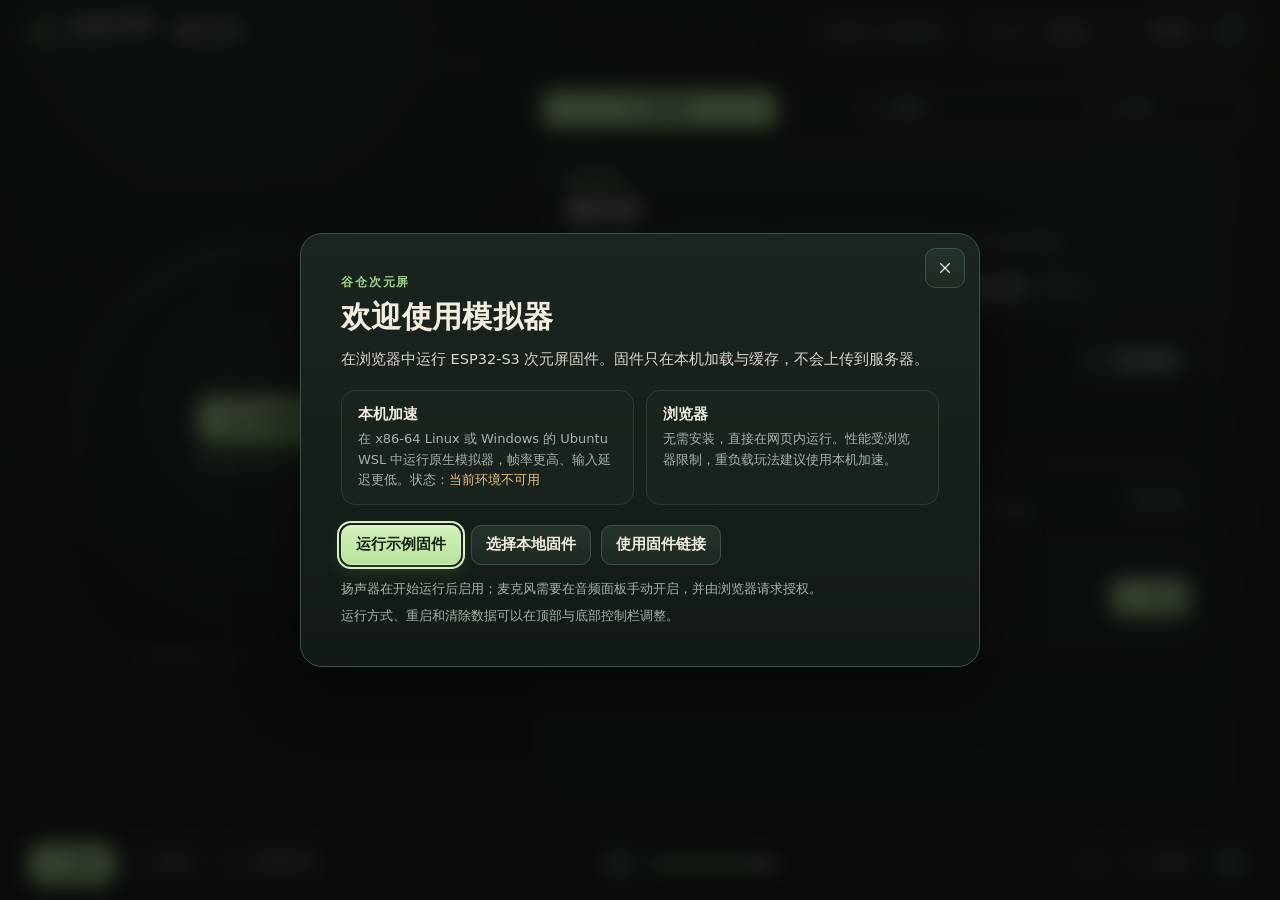
==== web/index.html @ a8c14e30 "feat: 重建浏览器界面与单应用运行流程 - 固件库、控制台、性能、音频、检查器与快捷键 - 纯 app 包自动拼装后直接运行，槽/启动器入口默认隐藏 - 配网凭据提示与关于页展示，移除收藏入口 -" ====
<!doctype html>
<html lang="zh-CN">
<head>
  <meta charset="utf-8">
  <meta name="viewport" content="width=device-width, initial-scale=1">
  <meta name="color-scheme" content="dark">
  <meta name="theme-color" content="#0e1210">
  <meta name="description" content="在本机运行 ESP32-S3 次元屏固件：示例、本地 BIN 与固件链接。">
  <title>谷仓次元屏模拟器</title>
  <link rel="icon" href="data:,">
  <link rel="stylesheet" href="./css/base.css">
  <link rel="stylesheet" href="./css/layout.css">
  <link rel="stylesheet" href="./css/panels.css">
  <link rel="stylesheet" href="./css/debug.css">
</head>
<!--
  界面契约（web/js/ui/panels.js 的 createUI(root) 读取以下 ID）
  设备：#screen #side #touch-overlay #touch-dot #touch-readout #run-cta #run-cta-button
  头部：#status #status-text #firmware-meta #firmware-name #firmware-version #mode #dev #share
  面板：#tabs #panel-host；调试挂载点 .console-mount .stats-mount .inspector-mount .macro-mount
  控制栏：#run #restart #reset #launcher #mute #volume #screenshot #record #fullscreen
  固件库：#file #url #url-sha #url-add #library-list #library-sample #library-file #library-busy
  应用槽：#slot-list #launcher-open #launcher-overlay #launcher-list #launcher-close
  音频：#mic
  引导/错误：#onboarding #onboarding-native #onboarding-sample #onboarding-file #onboarding-url
  事件：panelHost 触发 sdg:library（action: sample|url|run|remove|favorite，附 url/sha256/entry）；
        #app 触发 sdg:slots（action: assign|launch|clear|open-launcher|close-launcher）；
        onboarding 触发 sdg:onboarding（action: dismiss|sample|file|url）。
  CSS 加载顺序：base → layout → panels → debug。debug.css 由调试模块维护。
-->
<body>
  <div id="app" class="app">
    <header class="app-header">
      <div class="brand" aria-label="谷仓次元屏模拟器">
        <svg class="brand-mark" viewBox="0 0 32 32" aria-hidden="true" fill="none">
          <circle cx="16" cy="16" r="13" stroke="currentColor" stroke-width="1.6"></circle>
          <circle cx="16" cy="16" r="6.2" stroke="currentColor" stroke-width="1.6" opacity="0.55"></circle>
          <circle cx="16" cy="16" r="2" fill="currentColor"></circle>
        </svg>
        <div class="brand-text">
          <h1 class="brand-name"><span class="brand-full">谷仓次元屏</span><span class="brand-short">次元屏</span></h1>
          <span>模拟器</span>
        </div>
      </div>

      <div id="firmware-meta" class="current-firmware">
        <span id="firmware-name">未载入固件</span>
        <span id="firmware-version" class="chip firmware-version" hidden></span>
      </div>

      <span id="status" class="status is-idle" role="status" aria-live="polite" title="等待载入固件">
        <span class="status-dot" aria-hidden="true"></span>
        <span id="status-text" class="status-text">等待载入固件</span>
      </span>

      <div class="header-actions">
        <label class="select-field">
          <span class="select-label">运行方式</span>
          <select id="mode" aria-label="运行方式" title="运行方式">
            <option value="wasm">浏览器</option>
            <option value="native" disabled>本机加速</option>
          </select>
        </label>
        <button id="dev" class="toggle-btn" type="button" aria-pressed="false" title="开发者模式：显示串口、性能与调试面板">开发者</button>
        <button id="share" class="btn btn-icon" type="button" aria-label="复制页面链接" title="复制页面链接"></button>
      </div>
    </header>

    <main class="app-main">
      <section class="device-column" aria-label="虚拟次元屏">
        <div class="device-stage">
          <div class="device-bezel">
            <canvas id="screen" width="360" height="360" aria-label="360 × 360 圆形触摸屏">360 × 360 圆形触摸屏</canvas>

            <div id="run-cta" class="run-cta">
              <button id="run-cta-button" class="btn btn-primary" type="button">运行示例固件</button>
              <span>或从固件库载入本地 BIN</span>
            </div>

            <div id="touch-overlay" class="touch-overlay" aria-hidden="true">
              <span id="touch-dot" class="touch-dot"></span>
              <span id="touch-readout" class="touch-readout">0, 0</span>
            </div>

            <div id="error-card" class="error-card" role="alert" aria-live="assertive" hidden>
              <div class="error-head">
                <svg class="icon error-icon" width="16" height="16" viewBox="0 0 24 24" fill="none" stroke="currentColor" stroke-width="1.7" stroke-linecap="round" stroke-linejoin="round" aria-hidden="true">
                  <path d="M12 4.5l8.5 15h-17z"></path>
                  <path d="M12 10v4.2M12 17.2h.01"></path>
                </svg>
                <strong>运行失败</strong>
                <button id="error-close" class="btn btn-icon" type="button" aria-label="关闭错误提示"></button>
              </div>
              <p id="error-message"></p>
              <div id="error-actions" class="error-actions"></div>
            </div>

            <div id="launcher-overlay" class="launcher-overlay" role="dialog" aria-modal="false" aria-labelledby="launcher-title" hidden>
              <div class="launcher-head">
                <p class="launcher-eyebrow">SDGOODS 启动器 · 模拟</p>
                <div class="launcher-title-row">
                  <h2 id="launcher-title" class="launcher-title">应用</h2>
                  <button id="launcher-close" class="btn btn-icon" type="button" aria-label="关闭启动器"></button>
                </div>
                <p id="launcher-hint" class="launcher-hint">从 OTA 槽启动已安装的应用</p>
              </div>
              <div id="launcher-list" class="launcher-list"></div>
              <p class="launcher-foot">仅模拟槽分配与 otadata；官方启动器界面由平台镜像提供</p>
            </div>
          </div>
          <button id="side" class="side-key" type="button" aria-label="按住侧键（GPIO6）" title="侧键 GPIO6" disabled></button>
        </div>
        <p class="device-hint">点按或拖动屏幕操作；右侧为 GPIO6 侧键。</p>
      </section>

      <section class="panel-column" aria-label="控制面板">
        <div id="tabs" class="tabs-host"></div>
        <div id="panel-host" class="panel-host"></div>
      </section>

      <footer class="control-bar" role="toolbar" aria-label="运行控制">
        <div class="control-group">
          <button id="launcher" class="btn" type="button" data-icon="layers" hidden>启动器</button>
          <button id="run" class="btn btn-primary" type="button" data-icon="play">运行</button>
          <button id="restart" class="btn" type="button" data-icon="restart" disabled>重启</button>
          <button id="reset" class="btn" type="button" data-icon="trash" disabled>清除数据</button>
        </div>
        <div class="control-group audio-controls">
          <button id="mute" class="btn btn-icon" type="button" aria-label="静音" title="静音"></button>
          <input id="volume" type="range" min="0" max="100" step="1" value="80" aria-label="音量">
        </div>
        <div class="control-group">
          <button id="screenshot" class="btn btn-icon" type="button" aria-label="截图" title="保存截图" disabled></button>
          <button id="record" class="btn" type="button" data-icon="record" disabled>录屏</button>
          <button id="fullscreen" class="btn btn-icon" type="button" aria-label="全屏" title="全屏"></button>
        </div>
      </footer>
    </main>

    <input id="file" type="file" accept=".bin,application/octet-stream" hidden>
  </div>

  <div id="onboarding" class="onboarding" hidden>
    <div class="onboarding-backdrop"></div>
    <section class="onboarding-card" role="dialog" aria-modal="true" aria-labelledby="onboarding-title">
      <button id="onboarding-close" class="btn btn-icon onboarding-close" type="button" aria-label="关闭引导"></button>
      <p class="eyebrow">谷仓次元屏</p>
      <h2 id="onboarding-title" class="onboarding-title">欢迎使用模拟器</h2>
      <p class="onboarding-lead">在浏览器中运行 ESP32-S3 次元屏固件。固件只在本机加载与缓存，不会上传到服务器。</p>

      <div class="onboarding-modes">
        <article class="mode-card">
          <h3>本机加速</h3>
          <p>在 x86-64 Linux 或 Windows 的 Ubuntu WSL 中运行原生模拟器，帧率更高、输入延迟更低。状态：<span id="onboarding-native">检测中</span></p>
        </article>
        <article class="mode-card">
          <h3>浏览器</h3>
          <p>无需安装，直接在网页内运行。性能受浏览器限制，重负载玩法建议使用本机加速。</p>
        </article>
      </div>

      <div class="onboarding-actions">
        <button id="onboarding-sample" class="btn btn-primary" type="button">运行示例固件</button>
        <button id="onboarding-file" class="btn" type="button">选择本地固件</button>
        <button id="onboarding-url" class="btn" type="button">使用固件链接</button>
      </div>
      <p class="onboarding-note">扬声器在开始运行后启用；麦克风需要在音频面板手动开启，并由浏览器请求授权。</p>
      <p class="onboarding-note">运行方式、重启和清除数据可以在顶部与底部控制栏调整。</p>
    </section>
  </div>

  <noscript>
    <p style="padding: 24px; text-align: center; color: #f2eee2;">模拟器需要 JavaScript 才能运行，请启用后刷新页面。</p>
  </noscript>

  <script type="module" src="./js/main.js"></script>
</body>
</html>
---- web/css/base.css ----
:root {
  color-scheme: dark;
  --bg: #0e1210;
  --surface: #161d18;
  --surface-raised: #1c251f;
  --surface-soft: #232e26;
  --border: #2d3a31;
  --border-strong: #3f5145;
  --text: #f2eee2;
  --text-soft: #d9d6cb;
  --muted: #a5b2a6;
  --faint: #829085;
  --accent: #c3e6a9;
  --accent-strong: #9fd585;
  --accent-ink: #152010;
  --warm: #e6bd82;
  --danger: #ef9c89;
  --success: #a8d99a;
  --warning: #e8c27d;
  --focus: #d8f2c5;
  --radius-sm: 8px;
  --radius: 12px;
  --radius-lg: 18px;
  --shadow: 0 22px 60px rgba(0, 0, 0, 0.48);
  --font-sans: "Segoe UI", "Microsoft YaHei", "PingFang SC", "Noto Sans SC", system-ui, sans-serif;
  --font-mono: "Cascadia Mono", "JetBrains Mono", "Consolas", "SFMono-Regular", monospace;
  --control-height: 40px;
  --transition: 160ms ease;
}

* {
  box-sizing: border-box;
}

html {
  background: var(--bg);
}

body {
  margin: 0;
  min-height: 100dvh;
  background:
    radial-gradient(circle at 18% 0%, rgba(84, 118, 91, 0.18), transparent 46%),
    radial-gradient(circle at 92% 8%, rgba(122, 96, 58, 0.1), transparent 42%),
    var(--bg);
  color: var(--text);
  font-family: var(--font-sans);
  font-size: 16px;
  line-height: 1.55;
  -webkit-font-smoothing: antialiased;
  text-rendering: optimizeLegibility;
}

h1,
h2,
h3,
h4 {
  margin: 0;
  line-height: 1.25;
  font-weight: 650;
  letter-spacing: 0.01em;
}

p {
  margin: 0;
}

a {
  color: var(--accent);
}

button,
input,
select,
textarea {
  font: inherit;
  color: inherit;
}

button {
  cursor: pointer;
}

button:disabled {
  cursor: not-allowed;
  opacity: 0.45;
}

:focus-visible {
  outline: 2px solid var(--focus);
  outline-offset: 2px;
}

::selection {
  background: rgba(195, 230, 169, 0.35);
}

[hidden] {
  display: none !important;
}

.sr-only {
  position: absolute !important;
  width: 1px;
  height: 1px;
  padding: 0;
  margin: -1px;
  overflow: hidden;
  clip: rect(0, 0, 0, 0);
  white-space: nowrap;
  border: 0;
}

.icon {
  display: block;
  flex: none;
}

/* Buttons ------------------------------------------------------------------ */
.btn {
  display: inline-flex;
  align-items: center;
  justify-content: center;
  gap: 8px;
  min-height: var(--control-height);
  padding: 0 14px;
  border: 1px solid var(--border-strong);
  border-radius: 10px;
  background: linear-gradient(180deg, #26332b, #1d2821);
  color: var(--text);
  font-size: 14.5px;
  font-weight: 600;
  line-height: 1.2;
  white-space: nowrap;
  touch-action: manipulation;
  transition:
    background var(--transition),
    border-color var(--transition),
    transform var(--transition),
    color var(--transition);
}

.btn:hover:not(:disabled) {
  background: linear-gradient(180deg, #2e3d33, #223028);
  border-color: #556b59;
}

.btn:active:not(:disabled) {
  transform: translateY(1px);
}

.btn-primary {
  border-color: #d8f0c2;
  background: linear-gradient(180deg, #d5f0bc, #b7e39b);
  color: var(--accent-ink);
  box-shadow:
    inset 0 1px 0 rgba(255, 255, 255, 0.4),
    0 6px 18px rgba(150, 210, 120, 0.18);
}

.btn-primary:hover:not(:disabled) {
  background: linear-gradient(180deg, #e0f7cb, #c4ecaa);
  border-color: #e6f7d8;
}

.btn-ghost {
  background: transparent;
}

.btn-ghost:hover:not(:disabled) {
  background: rgba(255, 255, 255, 0.05);
}

.btn-icon {
  width: var(--control-height);
  min-width: var(--control-height);
  padding: 0;
}

.btn-label {
  min-width: 0;
  overflow: hidden;
  text-overflow: ellipsis;
}

/* Inputs ------------------------------------------------------------------- */
.text-input {
  width: 100%;
  min-height: var(--control-height);
  padding: 8px 12px;
  border: 1px solid var(--border-strong);
  border-radius: 10px;
  background: #0f1511;
  color: var(--text);
  font-size: 14.5px;
  transition:
    border-color var(--transition),
    background var(--transition);
}

.text-input::placeholder {
  color: #6f7d72;
}

.text-input:hover {
  border-color: #52675a;
}

.text-input:focus {
  border-color: var(--accent-strong);
  background: #111812;
  outline: none;
}

select {
  min-height: var(--control-height);
  padding: 0 10px;
  border: 1px solid var(--border-strong);
  border-radius: 10px;
  background: var(--surface);
  font-size: 14px;
}

select option {
  background: #1a231d;
  color: var(--text);
}

input[type="range"] {
  -webkit-appearance: none;
  appearance: none;
  width: 120px;
  height: 6px;
  border-radius: 999px;
  background: linear-gradient(
    90deg,
    var(--accent-strong) 0 var(--volume-fill, 80%),
    #2b372f var(--volume-fill, 80%) 100%
  );
  cursor: pointer;
}

input[type="range"]::-webkit-slider-thumb {
  -webkit-appearance: none;
  appearance: none;
  width: 16px;
  height: 16px;
  border: 2px solid #202b24;
  border-radius: 50%;
  background: var(--text);
  box-shadow: 0 1px 4px rgba(0, 0, 0, 0.55);
}

input[type="range"]::-moz-range-thumb {
  width: 14px;
  height: 14px;
  border: 2px solid #202b24;
  border-radius: 50%;
  background: var(--text);
}

/* Chips / hints ------------------------------------------------------------ */
.chip {
  display: inline-flex;
  align-items: center;
  gap: 4px;
  min-height: 22px;
  padding: 1px 8px;
  border: 1px solid var(--border);
  border-radius: 999px;
  background: var(--surface-raised);
  color: var(--text-soft);
  font-size: 12px;
  line-height: 1.4;
  white-space: nowrap;
}

.chip-neutral {
  color: var(--muted);
}

.field-hint {
  margin: 0;
  color: var(--faint);
  font-size: 12px;
  line-height: 1.5;
}

.field-label {
  display: block;
  margin-bottom: 6px;
  color: var(--muted);
  font-size: 12.5px;
  font-weight: 600;
}

/* Toasts ------------------------------------------------------------------- */
.toast-host {
  position: fixed;
  left: 50%;
  bottom: 92px;
  z-index: 200;
  display: flex;
  flex-direction: column;
  gap: 8px;
  width: min(430px, calc(100vw - 32px));
  transform: translateX(-50%);
  pointer-events: none;
}

.toast {
  display: flex;
  align-items: flex-start;
  gap: 10px;
  padding: 10px 12px;
  border: 1px solid var(--border-strong);
  border-radius: 12px;
  background: rgba(28, 37, 31, 0.97);
  box-shadow: 0 14px 34px rgba(0, 0, 0, 0.45);
  color: var(--text);
  pointer-events: auto;
  animation: toast-in 180ms ease both;
}

.toast .icon {
  margin-top: 2px;
  color: var(--accent);
}

.toast-success .icon {
  color: var(--success);
}

.toast-warning .icon {
  color: var(--warning);
}

.toast-error {
  border-color: rgba(239, 156, 137, 0.45);
}

.toast-error .icon {
  color: var(--danger);
}

.toast-text {
  flex: 1;
  min-width: 0;
  font-size: 14px;
  overflow-wrap: anywhere;
}

.toast-close {
  display: grid;
  place-items: center;
  flex: none;
  width: 26px;
  height: 26px;
  padding: 0;
  border: 0;
  border-radius: 6px;
  background: transparent;
  color: var(--muted);
}

.toast-close:hover {
  color: var(--text);
  background: rgba(255, 255, 255, 0.08);
}

.toast.is-leaving {
  opacity: 0;
  transform: translateY(6px);
  transition:
    opacity 160ms ease,
    transform 160ms ease;
}

@keyframes toast-in {
  from {
    opacity: 0;
    transform: translateY(8px);
  }
  to {
    opacity: 1;
    transform: translateY(0);
  }
}

/* Utility ------------------------------------------------------------------ */
.spinner {
  width: 16px;
  height: 16px;
  border: 2px solid var(--border-strong);
  border-top-color: var(--accent);
  border-radius: 50%;
  animation: spin 0.8s linear infinite;
}

@keyframes spin {
  to {
    transform: rotate(360deg);
  }
}

@keyframes pulse {
  0%,
  100% {
    box-shadow: 0 0 0 3px rgba(159, 213, 133, 0.18);
  }
  50% {
    box-shadow: 0 0 0 5px rgba(159, 213, 133, 0.06);
  }
}

@media (prefers-reduced-motion: reduce) {
  *,
  *::before,
  *::after {
    animation-duration: 0.01ms !important;
    animation-iteration-count: 1 !important;
    transition-duration: 0.01ms !important;
    scroll-behavior: auto !important;
  }
}

* {
  scrollbar-width: thin;
  scrollbar-color: #3c4b40 transparent;
}

::-webkit-scrollbar {
  width: 10px;
  height: 10px;
}

::-webkit-scrollbar-thumb {
  border: 3px solid transparent;
  border-radius: 999px;
  background: #3c4b40;
  background-clip: padding-box;
}

@media (max-width: 900px) {
  body {
    font-size: 15.5px;
  }

  .btn {
    min-height: 44px;
    font-size: 14.5px;
  }

  .btn-icon {
    width: 44px;
    min-width: 44px;
  }

  .text-input,
  select {
    min-height: 42px;
    font-size: 16px;
  }

  .toast {
    font-size: 14px;
  }
}
---- web/css/layout.css ----
#app {
  position: relative;
  display: grid;
  grid-template-rows: auto minmax(0, 1fr);
  width: 100%;
  max-width: 1480px;
  height: 100dvh;
  margin: 0 auto;
  padding: 0 clamp(16px, 2.6vw, 30px);
  overflow: hidden;
}

/* Header ------------------------------------------------------------------- */
.app-header {
  display: flex;
  align-items: center;
  gap: clamp(10px, 1.6vw, 20px);
  min-height: 64px;
  padding: 10px 0;
  border-bottom: 1px solid rgba(63, 81, 69, 0.55);
}

.brand {
  display: flex;
  align-items: center;
  gap: 10px;
  flex: none;
}

.brand-mark {
  width: 30px;
  height: 30px;
  color: var(--accent);
  filter: drop-shadow(0 0 12px rgba(195, 230, 169, 0.25));
}

.brand-text {
  display: flex;
  flex-direction: column;
  line-height: 1.15;
}

.brand-text h1 {
  font-size: 16px;
  letter-spacing: 0.02em;
  white-space: nowrap;
}

.brand-text > span {
  color: var(--faint);
  font-size: 10.5px;
  letter-spacing: 0.24em;
}

.brand-short {
  display: none;
}

.current-firmware {
  display: flex;
  align-items: center;
  gap: 8px;
  flex: 1 1 180px;
  min-width: 0;
  color: var(--text-soft);
}

#firmware-name {
  overflow: hidden;
  font-size: 13.5px;
  font-weight: 600;
  text-overflow: ellipsis;
  white-space: nowrap;
}

.firmware-version {
  flex: none;
  border-color: rgba(195, 230, 169, 0.32);
  color: var(--accent);
  font-family: var(--font-mono);
  font-size: 11.5px;
}

.status {
  display: inline-flex;
  align-items: center;
  gap: 7px;
  flex: none;
  max-width: min(280px, 24vw);
  min-height: 30px;
  padding: 3px 10px;
  border: 1px solid var(--border);
  border-radius: 999px;
  background: rgba(28, 37, 31, 0.8);
  color: var(--muted);
  font-size: 12.5px;
}

.status-dot {
  flex: none;
  width: 7px;
  height: 7px;
  border-radius: 50%;
  background: var(--faint);
  box-shadow: 0 0 0 3px rgba(130, 144, 133, 0.12);
}

.status-text {
  overflow: hidden;
  text-overflow: ellipsis;
  white-space: nowrap;
}

.status.is-idle .status-dot {
  background: #7b8a7e;
}

.is-running .status-dot {
  background: var(--accent-strong);
  box-shadow: 0 0 0 3px rgba(159, 213, 133, 0.18);
  animation: pulse 2s ease-in-out infinite;
}

.header-actions {
  display: flex;
  align-items: center;
  gap: 8px;
  flex: none;
  margin-left: auto;
}

.select-field {
  display: flex;
  align-items: center;
  gap: 6px;
  min-height: var(--control-height);
  padding: 0 4px 0 10px;
  border: 1px solid var(--border);
  border-radius: 10px;
  background: var(--surface);
}

.select-label {
  color: var(--muted);
  font-size: 12px;
  white-space: nowrap;
}

.select-field select {
  min-height: 36px;
  padding: 0 6px;
  border: 0;
  background: transparent;
  font-size: 13.5px;
}

.toggle-btn {
  min-height: var(--control-height);
  padding: 0 12px;
  border: 1px solid var(--border-strong);
  border-radius: 10px;
  background: transparent;
  color: var(--text-soft);
  font-size: 13px;
  font-weight: 600;
  white-space: nowrap;
  transition:
    background var(--transition),
    color var(--transition),
    border-color var(--transition);
}

.toggle-btn:hover {
  background: rgba(255, 255, 255, 0.05);
}

.toggle-btn[aria-pressed="true"] {
  border-color: var(--accent);
  background: var(--accent);
  color: var(--accent-ink);
}

/* Main columns ------------------------------------------------------------- */
.app-main {
  display: grid;
  grid-template-columns: minmax(320px, 470px) minmax(0, 1fr);
  grid-template-rows: minmax(0, 1fr) auto;
  grid-template-areas:
    "device panel"
    "controls controls";
  align-items: stretch;
  column-gap: clamp(20px, 3vw, 44px);
  min-height: 0;
  padding: clamp(16px, 2.4vh, 26px) 0 0;
}

.device-column {
  grid-area: device;
  display: flex;
  flex-direction: column;
  align-items: center;
  justify-content: center;
  gap: 16px;
  min-height: 0;
}

.device-stage {
  position: relative;
  display: flex;
  align-items: center;
  justify-content: center;
}

.device-bezel {
  --bezel-pad: clamp(11px, 1.1vw, 15px);
  position: relative;
  width: min(390px, 100%, calc(100dvh - 250px));
  aspect-ratio: 1;
  padding: var(--bezel-pad);
  border: 1px solid #46564a;
  border-radius: 50%;
  background:
    radial-gradient(circle at 34% 28%, #3c4a3f, #1a221c 62%, #10150f);
  box-shadow:
    0 30px 70px rgba(0, 0, 0, 0.55),
    inset 0 1px 1px rgba(255, 255, 255, 0.12),
    inset 0 -18px 35px rgba(0, 0, 0, 0.5);
}

#screen {
  display: block;
  width: 100%;
  height: 100%;
  border-radius: 50%;
  background: #070a08;
  box-shadow:
    inset 0 0 0 1px rgba(255, 255, 255, 0.05),
    inset 0 0 30px rgba(0, 0, 0, 0.9);
  touch-action: none;
}

.side-key {
  position: absolute;
  right: clamp(-10px, -0.7vw, -5px);
  top: 43%;
  width: 8px;
  height: 64px;
  padding: 0;
  border: 1px solid #56675a;
  border-radius: 0 6px 6px 0;
  background: linear-gradient(180deg, #5f7163, #39483d);
  box-shadow: 0 4px 10px rgba(0, 0, 0, 0.4);
  touch-action: none;
  transition: background var(--transition);
}

.side-key:hover:not(:disabled) {
  background: linear-gradient(180deg, #728676, #465849);
}

.side-key:active:not(:disabled) {
  background: var(--accent-strong);
}

.device-hint {
  max-width: 360px;
  color: var(--faint);
  font-size: 12.5px;
  text-align: center;
}

.run-cta {
  position: absolute;
  inset: calc(var(--bezel-pad) + 1px);
  z-index: 3;
  display: flex;
  flex-direction: column;
  align-items: center;
  justify-content: center;
  gap: 10px;
  padding: 40px;
  border-radius: 50%;
  background: radial-gradient(circle at 50% 40%, rgba(36, 50, 40, 0.9), rgba(9, 13, 10, 0.96));
  color: var(--muted);
  text-align: center;
}

.run-cta .btn {
  min-height: 44px;
  padding: 0 20px;
  font-size: 15px;
}

.run-cta span {
  font-size: 12.5px;
}

/* Virtual launcher overlay -------------------------------------------------- */
.launcher-overlay {
  position: absolute;
  inset: calc(var(--bezel-pad) + 1px);
  z-index: 5;
  display: flex;
  flex-direction: column;
  gap: 10px;
  padding: 34px 30px 26px;
  border-radius: 50%;
  background:
    radial-gradient(circle at 50% 18%, rgba(46, 64, 52, 0.96), rgba(9, 13, 10, 0.98) 72%);
  color: var(--text-soft);
  overflow: hidden;
}

.launcher-head {
  display: flex;
  flex-direction: column;
  gap: 2px;
  text-align: center;
}

.launcher-eyebrow {
  color: var(--accent-strong);
  font-size: 9.5px;
  font-weight: 700;
  letter-spacing: 0.14em;
  text-transform: uppercase;
}

.launcher-title-row {
  display: flex;
  align-items: center;
  justify-content: center;
  gap: 6px;
  position: relative;
}

.launcher-title {
  font-size: 22px;
  letter-spacing: 0.04em;
}

.launcher-title-row .btn-icon {
  position: absolute;
  right: -4px;
  width: 30px;
  min-width: 30px;
  min-height: 30px;
  border-color: transparent;
  background: transparent;
  color: var(--muted);
}

.launcher-hint {
  color: var(--faint);
  font-size: 11px;
  line-height: 1.4;
}

.launcher-list {
  display: flex;
  flex: 1;
  flex-direction: column;
  gap: 6px;
  min-height: 0;
  overflow-y: auto;
  padding: 2px 2px 0;
  scrollbar-width: thin;
}

.launcher-item {
  display: flex;
  align-items: center;
  gap: 8px;
  padding: 8px 10px;
  border: 1px solid rgba(63, 81, 69, 0.7);
  border-radius: 12px;
  background: rgba(24, 33, 27, 0.82);
}

.launcher-item.is-empty {
  opacity: 0.55;
}

.launcher-item-slot {
  flex: none;
  padding: 1px 6px;
  border-radius: 999px;
  background: rgba(195, 230, 169, 0.12);
  color: var(--accent);
  font-family: var(--font-mono);
  font-size: 9.5px;
  letter-spacing: 0.04em;
}

.launcher-item-main {
  display: flex;
  flex: 1;
  flex-direction: column;
  min-width: 0;
  line-height: 1.3;
}

.launcher-item-name {
  overflow: hidden;
  font-size: 12.5px;
  font-weight: 650;
  text-overflow: ellipsis;
  white-space: nowrap;
}

.launcher-item-meta {
  overflow: hidden;
  color: var(--faint);
  font-size: 10px;
  text-overflow: ellipsis;
  white-space: nowrap;
}

.launcher-run {
  flex: none;
  min-height: 28px;
  padding: 0 10px;
  font-size: 11.5px;
}

.launcher-item .chip {
  flex: none;
  min-height: 20px;
  font-size: 10px;
}

.launcher-foot {
  color: var(--faint);
  font-size: 9.5px;
  line-height: 1.4;
  text-align: center;
}

.touch-overlay {
  position: absolute;
  inset: calc(var(--bezel-pad) + 1px);
  z-index: 4;
  border-radius: 50%;
  opacity: 0;
  pointer-events: none;
  transition: opacity 180ms ease;
}

.touch-overlay.is-visible {
  opacity: 1;
}

.touch-dot {
  position: absolute;
  width: 16px;
  height: 16px;
  border: 1.5px solid var(--accent);
  border-radius: 50%;
  background: rgba(195, 230, 169, 0.25);
  box-shadow: 0 0 0 6px rgba(195, 230, 169, 0.12);
  transform: translate(-50%, -50%);
}

.touch-readout {
  position: absolute;
  left: 50%;
  bottom: 44px;
  padding: 3px 8px;
  border: 1px solid var(--border);
  border-radius: 6px;
  background: rgba(8, 12, 9, 0.82);
  color: var(--text-soft);
  font-family: var(--font-mono);
  font-size: 11px;
  transform: translateX(-50%);
  white-space: nowrap;
}

/* Control bar -------------------------------------------------------------- */
.control-bar {
  grid-area: controls;
  display: flex;
  align-items: center;
  justify-content: space-between;
  gap: 12px;
  flex-wrap: wrap;
  margin-top: 12px;
  padding: 12px 0 16px;
  border-top: 1px solid rgba(63, 81, 69, 0.55);
  background: linear-gradient(180deg, rgba(14, 18, 16, 0), rgba(14, 18, 16, 0.75));
}

.control-group {
  display: flex;
  align-items: center;
  gap: 8px;
  flex-wrap: wrap;
}

.audio-controls {
  flex: 1 1 180px;
  justify-content: center;
}

#volume {
  width: clamp(90px, 12vw, 150px);
}

#mute.is-muted {
  color: var(--warning);
}

#record.is-active {
  border-color: rgba(239, 156, 137, 0.55);
  color: var(--danger);
}

/* Onboarding --------------------------------------------------------------- */
.onboarding {
  position: fixed;
  inset: 0;
  z-index: 120;
  display: grid;
  place-items: center;
  padding: 20px;
}

.onboarding-backdrop {
  position: absolute;
  inset: 0;
  background: rgba(7, 10, 8, 0.74);
  backdrop-filter: blur(10px);
}

.onboarding-card {
  position: relative;
  width: min(680px, 100%);
  max-height: min(90dvh, 780px);
  padding: clamp(22px, 4vw, 40px);
  overflow: auto;
  border: 1px solid var(--border-strong);
  border-radius: 22px;
  background: linear-gradient(180deg, #1b241e, #131a15);
  box-shadow: var(--shadow);
}

.onboarding-close {
  position: absolute;
  top: 14px;
  right: 14px;
}

.onboarding .eyebrow {
  color: var(--accent-strong);
}

.onboarding-title {
  margin: 6px 0 0;
  font-size: clamp(22px, 3vw, 30px);
}

.onboarding-lead {
  margin: 12px 0 0;
  color: var(--text-soft);
  font-size: 14.5px;
}

.onboarding-modes {
  display: grid;
  grid-template-columns: 1fr 1fr;
  gap: 12px;
  margin: 20px 0;
}

.mode-card {
  padding: 14px 16px;
  border: 1px solid var(--border);
  border-radius: 14px;
  background: rgba(28, 37, 31, 0.6);
}

.mode-card h3 {
  font-size: 14.5px;
}

.mode-card p {
  margin-top: 6px;
  color: var(--muted);
  font-size: 13px;
  line-height: 1.55;
}

#onboarding-native[data-state="available"] {
  color: var(--accent);
}

#onboarding-native[data-state="unavailable"] {
  color: var(--warning);
}

.onboarding-actions {
  display: flex;
  flex-wrap: wrap;
  gap: 10px;
  margin: 18px 0 14px;
}

.onboarding-note {
  margin-top: 8px;
  color: var(--muted);
  font-size: 12.5px;
  line-height: 1.55;
}

body.onboarding-open {
  overflow: hidden;
}

/* Responsive --------------------------------------------------------------- */
@media (max-width: 1180px) {
  .select-label {
    display: none;
  }
}

@media (max-width: 900px) {
  #app {
    display: block;
    height: auto;
    min-height: 100dvh;
    padding: 0 14px calc(92px + env(safe-area-inset-bottom));
    overflow: visible;
  }

  .app-header {
    position: sticky;
    top: 0;
    z-index: 40;
    flex-wrap: wrap;
    gap: 8px 10px;
    min-height: 0;
    padding: 10px 0;
    background: rgba(14, 18, 16, 0.94);
    backdrop-filter: blur(12px);
  }

  .brand {
    order: 1;
  }

  .brand-text > span {
    display: none;
  }

  .brand-text h1 {
    font-size: 15px;
  }

  .brand-mark {
    width: 26px;
    height: 26px;
  }

  .header-actions {
    order: 2;
    gap: 6px;
  }

  .status {
    order: 3;
    flex: 0 1 auto;
    max-width: 46vw;
  }

  .current-firmware {
    order: 4;
    flex: 1 1 140px;
    justify-content: flex-end;
  }

  #firmware-name {
    font-size: 12.5px;
    text-align: right;
  }

  .firmware-version {
    display: none;
  }

  .app-main {
    display: flex;
    flex-direction: column;
    gap: 18px;
    padding: 16px 0 0;
    overflow: visible;
  }

  .device-column {
    order: 1;
    gap: 12px;
    padding-top: 4px;
  }

  .device-bezel {
    --bezel-pad: 11px;
    width: min(360px, calc(100vw - 56px), 62vh);
  }

  .device-hint {
    max-width: 300px;
    font-size: 11.5px;
  }

  .panel-column {
    order: 3;
    min-height: auto;
  }

  .panel-host {
    overflow: visible;
  }

  .control-bar {
    order: 2;
    display: grid;
    grid-template-columns: minmax(0, 1fr) auto;
    grid-template-areas:
      "primary primary"
      "capture audio";
    align-items: center;
    justify-content: center;
    gap: 8px 10px;
    margin-top: 0;
    padding: 10px 0 4px;
    border-top-color: rgba(63, 81, 69, 0.35);
  }

  .control-bar .control-group:first-child {
    grid-area: primary;
    justify-content: flex-start;
  }

  .control-bar .control-group:last-child {
    grid-area: capture;
    justify-content: flex-start;
  }

  .control-group {
    justify-content: center;
  }

  .audio-controls {
    order: 0;
    grid-area: audio;
    flex: none;
    flex-wrap: nowrap;
    justify-content: flex-end;
  }

  #volume {
    width: 110px;
  }

  #record {
    width: 44px;
    min-width: 44px;
    padding: 0;
  }

  #record .btn-label {
    display: none;
  }

  .onboarding {
    padding: 14px;
  }

  .onboarding-modes {
    grid-template-columns: 1fr;
  }

  .onboarding-actions .btn {
    flex: 1 1 100%;
  }

  .mode-card p {
    font-size: 12.5px;
  }
}

@media (max-width: 385px) {
  .brand-full {
    display: none;
  }

  .brand-short {
    display: inline;
  }
}

@media (max-width: 480px) {
  .brand-text h1 {
    max-width: 92px;
    overflow: hidden;
    text-overflow: ellipsis;
  }

  .toggle-btn {
    padding: 0 9px;
    font-size: 12px;
  }

  .status {
    max-width: 52vw;
    font-size: 11.5px;
  }

  .control-bar {
    gap: 8px;
  }

  .control-group .btn-label {
    max-width: 84px;
  }
}

@media (max-height: 680px) and (min-width: 901px) {
  .device-bezel {
    width: min(330px, 100%, calc(100dvh - 220px));
  }

  .device-hint {
    display: none;
  }

  .app-main {
    padding: 12px 0;
  }
}
---- web/css/panels.css ----
/* Panel column and tab bar ------------------------------------------------- */
.panel-column {
  display: flex;
  flex-direction: column;
  min-width: 0;
  min-height: 0;
}

.tabs-host {
  flex: none;
  margin-bottom: 12px;
}

.tabs {
  display: flex;
  align-items: center;
  gap: 2px;
  width: 100%;
  padding: 4px;
  border: 1px solid var(--border);
  border-radius: 12px;
  background: rgba(23, 30, 25, 0.9);
}

.tab {
  display: inline-flex;
  align-items: center;
  justify-content: center;
  gap: 6px;
  flex: 1 1 0;
  min-height: 36px;
  padding: 0 10px;
  border: 0;
  border-radius: 8px;
  background: transparent;
  color: var(--muted);
  font-size: 13.5px;
  font-weight: 600;
  white-space: nowrap;
  transition:
    background var(--transition),
    color var(--transition);
}

.tab:hover {
  background: rgba(255, 255, 255, 0.04);
  color: var(--text);
}

.tab.is-active {
  background: var(--accent);
  color: var(--accent-ink);
}

.tab .icon {
  flex: none;
}

.panel-host {
  flex: 1 1 auto;
  min-height: 0;
  overflow: auto;
  padding: 2px 8px 8px 2px;
  scrollbar-gutter: stable;
}

.panel {
  display: flex;
  flex-direction: column;
  gap: 16px;
  min-height: 100%;
  padding: clamp(18px, 2.2vw, 26px);
  border: 1px solid var(--border);
  border-radius: var(--radius-lg);
  background: linear-gradient(180deg, rgba(26, 34, 28, 0.94), rgba(17, 23, 19, 0.94));
  box-shadow: 0 16px 40px rgba(0, 0, 0, 0.18);
}

.panel-head {
  display: flex;
  flex-direction: column;
  gap: 6px;
}

.eyebrow {
  margin: 0;
  color: var(--accent-strong);
  font-size: 11.5px;
  font-weight: 700;
  letter-spacing: 0.16em;
}

.panel-title {
  font-size: clamp(20px, 2vw, 24px);
}

.panel-subtitle {
  max-width: 62ch;
  color: var(--muted);
  font-size: 14px;
}

.panel-note {
  color: var(--faint);
  font-size: 12.5px;
  line-height: 1.55;
}

/* Library ------------------------------------------------------------------ */
.source-actions {
  display: flex;
  flex-wrap: wrap;
  gap: 10px;
}

.source-actions .btn {
  flex: 1 1 150px;
  max-width: 260px;
}

.url-form {
  display: flex;
  flex-direction: column;
  gap: 8px;
  padding: 14px;
  border: 1px dashed var(--border-strong);
  border-radius: 14px;
  background: rgba(14, 19, 15, 0.5);
}

.url-row {
  display: flex;
  gap: 8px;
}

.url-row .text-input {
  flex: 1;
  min-width: 0;
}

.url-row .btn {
  flex: none;
}

.url-advanced summary {
  color: var(--muted);
  font-size: 12.5px;
  cursor: pointer;
  user-select: none;
}

.url-sha-row {
  margin-top: 8px;
}

.library-busy {
  display: flex;
  align-items: center;
  gap: 10px;
  padding: 10px 14px;
  border: 1px solid rgba(195, 230, 169, 0.32);
  border-radius: 10px;
  background: rgba(195, 230, 169, 0.06);
  color: var(--text-soft);
  font-size: 13.5px;
}

.market-card {
  display: flex;
  align-items: center;
  gap: 12px;
  padding: 12px 14px;
  border: 1px solid var(--border);
  border-radius: 14px;
  background: rgba(23, 30, 25, 0.5);
  color: var(--muted);
}

.market-icon {
  display: grid;
  place-items: center;
  flex: none;
  width: 34px;
  height: 34px;
  border-radius: 10px;
  background: var(--surface-soft);
  color: var(--faint);
}

.market-copy {
  display: flex;
  flex: 1;
  flex-direction: column;
  gap: 2px;
  min-width: 0;
  font-size: 12.5px;
  line-height: 1.5;
}

.market-copy strong {
  color: var(--text-soft);
  font-size: 13.5px;
}

.market-card .chip {
  flex: none;
  margin-left: auto;
}

.library-list {
  display: flex;
  flex-direction: column;
  gap: 10px;
}

.library-empty {
  padding: 24px;
  border: 1px dashed var(--border);
  border-radius: 14px;
  color: var(--faint);
  font-size: 13.5px;
  text-align: center;
}

.firmware-card {
  display: flex;
  align-items: center;
  gap: 14px;
  padding: 14px 16px;
  border: 1px solid var(--border);
  border-radius: 14px;
  background: rgba(28, 37, 31, 0.55);
  transition:
    border-color var(--transition),
    background var(--transition);
}

.firmware-card:hover {
  border-color: var(--border-strong);
  background: rgba(32, 42, 35, 0.75);
}

.firmware-card.is-favorite {
  border-color: rgba(195, 230, 169, 0.35);
}

.firmware-card.is-disabled {
  opacity: 0.65;
}

.firmware-card-main {
  display: flex;
  flex: 1;
  flex-direction: column;
  gap: 3px;
  min-width: 0;
}

.firmware-title-row {
  display: flex;
  align-items: center;
  gap: 8px;
  min-width: 0;
}

.firmware-name {
  overflow: hidden;
  margin: 0;
  font-size: 15px;
  font-weight: 650;
  text-overflow: ellipsis;
  white-space: nowrap;
}

.firmware-kind {
  flex: none;
  font-size: 11px;
}

.firmware-source {
  overflow: hidden;
  margin: 0;
  color: var(--faint);
  font-size: 12px;
  text-overflow: ellipsis;
  white-space: nowrap;
}

.firmware-meta {
  display: flex;
  flex-wrap: wrap;
  align-items: center;
  gap: 4px 10px;
  margin-top: 2px;
  color: var(--muted);
  font-size: 11.5px;
}

.firmware-meta .chip {
  min-height: 20px;
  font-size: 11px;
}

.firmware-project {
  overflow: hidden;
  max-width: 160px;
  color: var(--muted);
  font-family: var(--font-mono);
  text-overflow: ellipsis;
  white-space: nowrap;
}

.firmware-size {
  font-variant-numeric: tabular-nums;
}

.firmware-used {
  color: var(--faint);
}

.firmware-actions {
  display: flex;
  align-items: center;
  gap: 6px;
  flex: none;
}

.firmware-actions .btn {
  min-height: 36px;
  padding: 0 12px;
  font-size: 13px;
}

.firmware-actions .btn-icon {
  width: 36px;
  min-width: 36px;
  padding: 0;
}

.firmware-run {
  min-width: 74px;
}

.fav-btn {
  color: var(--faint);
}

.fav-btn:hover:not(:disabled) {
  color: var(--warm);
  border-color: rgba(230, 189, 130, 0.5);
}

.fav-btn.is-favorite {
  color: var(--warm);
}

.fav-btn.is-favorite .icon {
  fill: currentColor;
}

.firmware-remove:hover:not(:disabled) {
  border-color: rgba(239, 156, 137, 0.5);
  color: var(--danger);
}

/* Audio -------------------------------------------------------------------- */
.audio-block {
  display: flex;
  flex-direction: column;
  gap: 12px;
  padding: 14px 16px;
  border: 1px solid var(--border);
  border-radius: 14px;
  background: rgba(23, 30, 25, 0.45);
}

.audio-block-head {
  display: flex;
  flex-wrap: wrap;
  align-items: center;
  justify-content: space-between;
  gap: 10px;
}

.audio-block-head h3 {
  font-size: 13.5px;
}

.audio-tags {
  display: flex;
  flex-wrap: wrap;
  gap: 6px;
}

.audio-tags .chip {
  font-family: var(--font-mono);
  font-size: 11px;
}

.mic-row {
  display: flex;
  flex-wrap: wrap;
  align-items: center;
  justify-content: space-between;
  gap: 10px;
}

.mic-row .field-hint {
  flex: 1 1 220px;
}

#mic[aria-pressed="true"] {
  border-color: rgba(230, 189, 130, 0.55);
  background: rgba(230, 189, 130, 0.14);
  color: var(--warm);
}

.meter {
  display: grid;
  grid-template-columns: 92px minmax(0, 1fr) 42px;
  align-items: center;
  gap: 10px;
}

.meter-label {
  color: var(--muted);
  font-size: 12px;
}

.meter-track {
  height: 8px;
  overflow: hidden;
  border: 1px solid var(--border);
  border-radius: 999px;
  background: #0c110d;
}

.meter-fill {
  display: block;
  width: 0;
  height: 100%;
  border-radius: inherit;
  background: linear-gradient(90deg, #7fae70, var(--accent) 65%, var(--warm));
  transition: width 90ms linear;
}

.meter-value {
  color: var(--faint);
  font-family: var(--font-mono);
  font-size: 11px;
  font-variant-numeric: tabular-nums;
  text-align: right;
}

/* About -------------------------------------------------------------------- */
.info-grid {
  display: grid;
  grid-template-columns: 92px minmax(0, 1fr);
  gap: 10px 16px;
  margin: 0;
  padding: 16px;
  border: 1px solid var(--border);
  border-radius: 14px;
  background: rgba(23, 30, 25, 0.45);
  font-size: 13.5px;
}

.info-grid dt {
  color: var(--faint);
  font-size: 12.5px;
}

.info-grid dd {
  margin: 0;
  color: var(--text-soft);
}

.about-links {
  display: flex;
  flex-wrap: wrap;
  align-items: center;
  justify-content: space-between;
  gap: 12px;
  color: var(--faint);
  font-size: 12.5px;
}

.about-links a {
  color: var(--accent);
  text-decoration: none;
}

.about-links a:hover {
  text-decoration: underline;
}

.about-version {
  font-family: var(--font-mono);
  font-size: 11.5px;
}

/* Debug panel mounts (specifics live in debug.css) ------------------------- */
.panel-mount {
  display: flex;
  flex-direction: column;
  gap: 12px;
  min-width: 0;
}

.console-mount {
  flex: 1;
  min-height: 320px;
}

.stats-mount {
  min-height: 220px;
}

.inspector-mount,
.macro-mount {
  min-height: 200px;
}

.console-mount:empty::after,
.stats-mount:empty::after,
.inspector-mount:empty::after,
.macro-mount:empty::after {
  display: grid;
  place-items: center;
  min-height: 180px;
  border: 1px dashed var(--border);
  border-radius: 12px;
  color: var(--faint);
  font-size: 13px;
  content: "调试组件尚未载入";
}

.console-mount:empty::after {
  content: "串口组件尚未载入";
}

.stats-mount:empty::after {
  content: "性能指标尚未载入";
}

.panel-debug {
  gap: 14px;
}

.debug-toolbar,
.debug-actions {
  display: flex;
  flex-wrap: wrap;
  align-items: center;
  gap: 8px;
}

.debug-section {
  padding: 12px 14px;
  border: 1px solid var(--border);
  border-radius: 12px;
  background: rgba(23, 30, 25, 0.45);
}

.debug-row {
  display: flex;
  justify-content: space-between;
  gap: 12px;
  font-size: 12.5px;
}

.debug-label {
  color: var(--faint);
}

.debug-value {
  color: var(--text-soft);
  font-family: var(--font-mono);
}

.debug-empty {
  padding: 20px;
  color: var(--faint);
  font-size: 13px;
  text-align: center;
}

/* Error card --------------------------------------------------------------- */
.error-card {
  position: absolute;
  left: 50%;
  bottom: 30px;
  z-index: 6;
  width: min(330px, calc(100% - 64px));
  padding: 14px;
  border: 1px solid rgba(239, 156, 137, 0.45);
  border-radius: 14px;
  background: rgba(34, 22, 19, 0.97);
  box-shadow: var(--shadow);
  transform: translateX(-50%);
}

.error-head {
  display: flex;
  align-items: center;
  gap: 8px;
  color: var(--danger);
}

.error-head strong {
  flex: 1;
  font-size: 13.5px;
}

.error-head .btn {
  min-height: 28px;
  width: 28px;
  min-width: 28px;
  border-color: transparent;
  background: transparent;
}

#error-message {
  margin: 8px 0 0;
  color: var(--text-soft);
  font-size: 12.5px;
  overflow-wrap: anywhere;
}

.error-actions {
  display: flex;
  flex-wrap: wrap;
  gap: 8px;
  margin-top: 12px;
}

.error-actions .btn {
  min-height: 32px;
  padding: 0 10px;
  font-size: 12.5px;
}

/* Mobile adjustments ------------------------------------------------------- */
/* OTA slots ---------------------------------------------------------------- */
.slots-actions {
  display: flex;
  flex-wrap: wrap;
  align-items: center;
  gap: 10px;
}

.slots-actions .btn {
  flex: 0 1 auto;
}

.slot-mode-chip {
  font-size: 11.5px;
}

.slots-status {
  color: var(--muted);
  font-size: 12.5px;
  font-variant-numeric: tabular-nums;
}

.slot-list {
  display: flex;
  flex-direction: column;
  gap: 10px;
}

.slot-card {
  display: flex;
  flex-direction: column;
  gap: 10px;
  padding: 13px 14px;
  border: 1px solid var(--border);
  border-radius: 14px;
  background: rgba(28, 37, 31, 0.55);
}

.slot-card.is-filled {
  border-color: var(--border-strong);
}

.slot-card.is-running {
  border-color: rgba(195, 230, 169, 0.5);
  background: rgba(34, 46, 37, 0.78);
}

.slot-card-head {
  display: flex;
  flex-direction: column;
  gap: 2px;
  min-width: 0;
}

.slot-title-row {
  display: flex;
  align-items: center;
  gap: 8px;
  min-width: 0;
}

.slot-index {
  flex: none;
  padding: 1px 8px;
  border: 1px solid var(--border-strong);
  border-radius: 999px;
  color: var(--accent);
  font-family: var(--font-mono);
  font-size: 11px;
  letter-spacing: 0.04em;
}

.slot-name {
  overflow: hidden;
  margin: 0;
  font-size: 14.5px;
  font-weight: 650;
  text-overflow: ellipsis;
  white-space: nowrap;
}

.slot-title-row .chip {
  flex: none;
  min-height: 20px;
  font-size: 11px;
}

.chip-success {
  border-color: rgba(195, 230, 169, 0.45);
  color: var(--accent);
}

.slot-meta {
  color: var(--faint);
  font-size: 12px;
  font-variant-numeric: tabular-nums;
}

.slot-picker {
  display: flex;
  flex-wrap: wrap;
  gap: 8px;
}

.slot-select {
  flex: 1 1 170px;
  min-width: 0;
  max-width: 100%;
  font-size: 13px;
}

.slot-assign {
  min-height: 36px;
  padding: 0 12px;
  font-size: 13px;
}

.slot-actions {
  display: flex;
  align-items: center;
  justify-content: flex-end;
  gap: 8px;
}

.slot-actions .btn {
  min-height: 36px;
  padding: 0 14px;
  font-size: 13px;
}

.slot-launch {
  min-width: 84px;
}

@media (max-width: 900px) {
  .tabs {
    position: fixed;
    right: 0;
    bottom: 0;
    left: 0;
    z-index: 60;
    width: 100%;
    gap: 0;
    padding: 6px 6px calc(6px + env(safe-area-inset-bottom));
    border-right: 0;
    border-bottom: 0;
    border-left: 0;
    border-radius: 16px 16px 0 0;
    background: rgba(20, 26, 22, 0.97);
    box-shadow: 0 -12px 30px rgba(0, 0, 0, 0.45);
    backdrop-filter: blur(14px);
  }

  .tab {
    flex-direction: column;
    gap: 3px;
    min-height: 52px;
    padding: 4px 2px;
    border-radius: 10px;
    font-size: 11px;
  }

  .tab .icon {
    width: 20px;
    height: 20px;
  }

  .tab.is-active {
    background: rgba(195, 230, 169, 0.14);
    color: var(--accent);
  }

  .tabs-host {
    margin-bottom: 0;
  }

  .panel-host {
    padding: 0 0 8px;
  }

  .panel {
    min-height: 0;
    gap: 14px;
    padding: 16px;
    border-radius: 16px;
  }

  .panel-title {
    font-size: 20px;
  }

  .panel-subtitle {
    font-size: 13.5px;
  }

  .source-actions .btn {
    flex: 1 1 130px;
    max-width: none;
  }

  .url-row {
    flex-direction: column;
  }

  .url-row .btn {
    width: 100%;
  }

  .firmware-card {
    align-items: stretch;
    flex-direction: column;
    gap: 10px;
    padding: 13px 14px;
  }

  .firmware-actions {
    justify-content: flex-end;
  }

  .firmware-actions .btn {
    min-height: 40px;
  }

  .firmware-actions .btn-icon {
    width: 40px;
    min-width: 40px;
  }

  .firmware-name {
    font-size: 14.5px;
  }

  .info-grid {
    grid-template-columns: 76px minmax(0, 1fr);
    gap: 8px 12px;
    font-size: 13px;
  }

  .meter {
    grid-template-columns: 78px minmax(0, 1fr) 38px;
  }

  .error-card {
    bottom: 20px;
    width: calc(100% - 48px);
  }

  .toast-host {
    bottom: calc(84px + env(safe-area-inset-bottom));
  }
}
---- web/css/debug.css ----
/*
 * Debug panels: serial console, performance cards, device inspector and
 * input macros. Self-contained theme so it can sit next to the main UI CSS.
 */

.console-panel,
.stats-panel,
.inspector-panel,
.macro-panel {
  --debug-bg: #151b17;
  --debug-surface: #1d2620;
  --debug-surface-strong: #243128;
  --debug-sunken: #101512;
  --debug-border: #3b4c3f;
  --debug-border-soft: #2c382f;
  --debug-text: #f5f1e7;
  --debug-muted: #9db3a1;
  --debug-accent: #aad8ac;
  --debug-warn: #e5c57b;
  --debug-error: #ef9a8a;
  --debug-info: #9fc6d4;
  --debug-debug: #c3a8d8;
  --debug-mono: "JetBrains Mono", "Cascadia Mono", Consolas, "Courier New", monospace;
  box-sizing: border-box;
  min-width: 0;
  color: var(--debug-text);
  background: var(--debug-bg);
  border: 1px solid var(--debug-border);
  border-radius: 12px;
  font-family: "Segoe UI", "Microsoft YaHei", system-ui, sans-serif;
  font-size: 13px;
  line-height: 1.45;
  color-scheme: dark;
}

.console-panel *,
.stats-panel *,
.inspector-panel *,
.macro-panel * {
  box-sizing: border-box;
}

.console-panel [hidden],
.stats-panel [hidden],
.inspector-panel [hidden],
.macro-panel [hidden] {
  display: none !important;
}

.console-panel h2,
.stats-panel h2,
.inspector-panel h2,
.macro-panel h2,
.console-panel h3,
.inspector-panel h3 {
  margin: 0;
}

.console-panel input,
.stats-panel input,
.inspector-panel input,
.macro-panel input,
.console-panel select,
.inspector-panel select {
  font: inherit;
  color: var(--debug-text);
  background: var(--debug-sunken);
  border: 1px solid var(--debug-border);
  border-radius: 6px;
  padding: 5px 8px;
  min-width: 0;
  min-height: 0;
}

.console-panel input::placeholder,
.macro-panel input::placeholder {
  color: #6f8375;
}

.console-panel :focus-visible,
.stats-panel :focus-visible,
.inspector-panel :focus-visible,
.macro-panel :focus-visible {
  outline: 2px solid var(--debug-accent);
  outline-offset: 1px;
}

/* ---------- Buttons ---------- */

.console-btn,
.console-send,
.inspector-btn,
.macro-btn {
  display: inline-flex;
  align-items: center;
  justify-content: center;
  gap: 4px;
  font: inherit;
  font-size: 12px;
  line-height: 1.2;
  padding: 5px 10px;
  color: var(--debug-text);
  background: linear-gradient(#2a3a2e, #223028);
  border: 1px solid #4c6250;
  border-radius: 6px;
  cursor: pointer;
  user-select: none;
  white-space: nowrap;
}

.console-btn:hover:not(:disabled),
.console-send:hover:not(:disabled),
.inspector-btn:hover:not(:disabled),
.macro-btn:hover:not(:disabled) {
  background: linear-gradient(#33463a, #28392f);
  border-color: #66826c;
}

.console-btn:active:not(:disabled),
.console-send:active:not(:disabled),
.inspector-btn:active:not(:disabled),
.macro-btn:active:not(:disabled) {
  transform: translateY(1px);
}

.console-btn:disabled,
.console-send:disabled,
.inspector-btn:disabled,
.macro-btn:disabled {
  opacity: 0.45;
  cursor: default;
}

.console-btn.is-active {
  color: var(--debug-warn);
  border-color: #7a6a3f;
  background: #332d1e;
}

.inspector-btn.is-danger,
.macro-btn.is-danger {
  color: #f0b3a7;
  border-color: #7a463f;
  background: #33231f;
}

.inspector-btn.is-danger:hover:not(:disabled),
.macro-btn.is-danger:hover:not(:disabled) {
  background: #432b25;
}

/* ---------- Serial console ---------- */

.console-panel {
  display: flex;
  flex-direction: column;
  overflow: hidden;
  min-height: 300px;
}

.console-panel.is-paused {
  border-color: #6f613d;
}

.console-toolbar {
  display: flex;
  flex-wrap: wrap;
  align-items: center;
  gap: 8px;
  padding: 8px 10px;
  background: #182019;
  border-bottom: 1px solid var(--debug-border);
}

.console-actions,
.console-tools {
  display: flex;
  flex-wrap: wrap;
  align-items: center;
  gap: 6px;
}

.console-tools {
  margin-left: auto;
}

.console-search {
  width: 140px;
  font-size: 12px;
}

.console-search::-webkit-search-cancel-button {
  filter: invert(0.7);
}

.console-filter {
  font-size: 12px;
  padding: 4px 6px;
}

.console-count {
  min-width: 76px;
  text-align: right;
  color: var(--debug-muted);
  font-family: var(--debug-mono);
  font-size: 11px;
  font-variant-numeric: tabular-nums;
}

.console-lines {
  flex: 1;
  margin: 0;
  padding: 8px 10px;
  min-height: 180px;
  max-height: 46vh;
  overflow: auto;
  list-style: none;
  background: var(--debug-sunken);
  font-family: var(--debug-mono);
  font-size: 12px;
  line-height: 1.45;
  overflow-anchor: none;
}

.console-line {
  display: grid;
  grid-template-columns: 72px 16px minmax(0, 1fr);
  gap: 8px;
  padding: 1px 2px;
  white-space: pre-wrap;
  overflow-wrap: anywhere;
}

.console-line:hover {
  background: #18211b;
}

.console-time {
  color: #77897b;
  font-variant-numeric: tabular-nums;
}

.console-tag {
  text-align: center;
  font-weight: 700;
  color: var(--debug-info);
}

.console-line-i .console-tag {
  color: var(--debug-info);
}

.console-line-w .console-tag {
  color: var(--debug-warn);
}

.console-line-e .console-tag {
  color: var(--debug-error);
}

.console-line-d .console-tag {
  color: var(--debug-debug);
}

.console-line-e {
  background: rgba(239, 154, 138, 0.07);
}

.console-line-cmd .console-text {
  color: var(--debug-accent);
}

.console-hit {
  background: rgba(229, 197, 123, 0.28);
  color: inherit;
  border-radius: 2px;
}

.console-input-row {
  display: flex;
  gap: 6px;
  padding: 8px 10px;
  background: #182019;
  border-top: 1px solid var(--debug-border);
}

.console-input {
  flex: 1;
  font-family: var(--debug-mono);
  font-size: 12px;
}

/* ---------- Performance stats ---------- */

.stats-panel {
  display: flex;
  flex-direction: column;
  gap: 10px;
  padding: 12px;
}

.stats-head,
.inspector-head,
.macro-head {
  display: flex;
  align-items: center;
  justify-content: space-between;
  gap: 8px;
}

.stats-heading,
.inspector-heading,
.macro-heading {
  color: var(--debug-accent);
  font-size: 13px;
  font-weight: 600;
  letter-spacing: 0.04em;
}

.stats-grid {
  display: grid;
  grid-template-columns: repeat(auto-fit, minmax(104px, 1fr));
  gap: 8px;
}

.stats-card {
  display: flex;
  flex-direction: column;
  gap: 2px;
  padding: 8px 10px;
  background: var(--debug-surface);
  border: 1px solid var(--debug-border);
  border-radius: 8px;
  overflow: hidden;
}

.stats-label {
  color: var(--debug-muted);
  font-size: 11px;
}

.stats-value {
  color: var(--debug-accent);
  font-family: var(--debug-mono);
  font-size: 15px;
  font-variant-numeric: tabular-nums;
  overflow-wrap: anywhere;
}

.stats-card.is-flash {
  animation: debug-flash 650ms ease-out;
}

@keyframes debug-flash {
  0% {
    background: #3a4a2f;
    border-color: var(--debug-accent);
  }
  100% {
    background: var(--debug-surface);
    border-color: var(--debug-border);
  }
}

/* ---------- Inspector ---------- */

.inspector-panel {
  display: flex;
  flex-direction: column;
  gap: 10px;
  padding: 12px;
}

.inspector-mode {
  color: var(--debug-accent);
  background: #1a241c;
  border: 1px solid var(--debug-border);
  border-radius: 999px;
  padding: 2px 9px;
  font-size: 11px;
  white-space: nowrap;
}

.inspector-section {
  display: flex;
  flex-direction: column;
  gap: 8px;
  padding-top: 10px;
  border-top: 1px solid var(--debug-border-soft);
}

.inspector-head + .inspector-section {
  padding-top: 0;
  border-top: 0;
}

.inspector-section-head {
  display: flex;
  align-items: center;
  justify-content: space-between;
  gap: 8px;
}

.inspector-title {
  color: var(--debug-muted);
  font-size: 12px;
  font-weight: 600;
  letter-spacing: 0.04em;
}

.inspector-body {
  display: flex;
  flex-direction: column;
  gap: 8px;
  min-width: 0;
}

.inspector-actions,
.inspector-actions-inline {
  display: flex;
  flex-wrap: wrap;
  align-items: center;
  gap: 6px;
}

.inspector-section.is-unsupported .inspector-body {
  opacity: 0.45;
}

.inspector-note {
  margin: 0;
  padding: 6px 8px;
  color: var(--debug-warn);
  background: #2b2618;
  border: 1px dashed #6a5c35;
  border-radius: 6px;
  font-size: 11px;
}

.inspector-hint {
  margin: 0;
  color: var(--debug-muted);
  font-size: 11px;
  overflow-wrap: anywhere;
}

.inspector-hint.is-error {
  color: var(--debug-error);
}

.inspector-empty {
  margin: 0;
  padding: 10px;
  color: var(--debug-muted);
  border: 1px dashed var(--debug-border);
  border-radius: 6px;
  font-size: 12px;
  text-align: center;
}

.inspector-kv {
  display: grid;
  gap: 4px;
}

.inspector-kv-row {
  display: grid;
  grid-template-columns: 64px minmax(0, 1fr);
  gap: 8px;
  font-size: 12px;
}

.inspector-kv-key {
  color: var(--debug-muted);
}

.inspector-kv-value {
  font-family: var(--debug-mono);
  overflow-wrap: anywhere;
}

.inspector-table-wrap {
  overflow-x: auto;
  border: 1px solid var(--debug-border);
  border-radius: 8px;
}

.inspector-table {
  width: 100%;
  border-collapse: collapse;
  font-size: 12px;
}

.inspector-table th {
  padding: 6px 8px;
  color: var(--debug-muted);
  background: #1a241c;
  font-weight: 600;
  text-align: left;
  white-space: nowrap;
}

.inspector-table td {
  padding: 5px 8px;
  border-top: 1px solid var(--debug-border-soft);
  font-family: var(--debug-mono);
  white-space: nowrap;
}

.inspector-table td.inspector-num {
  text-align: right;
  font-variant-numeric: tabular-nums;
}

.inspector-empty-row td {
  color: var(--debug-muted);
  font-family: inherit;
  text-align: center;
}

.inspector-registers {
  display: grid;
  grid-template-columns: repeat(auto-fill, minmax(132px, 1fr));
  gap: 4px;
}

.inspector-reg {
  display: flex;
  align-items: baseline;
  justify-content: space-between;
  gap: 8px;
  padding: 4px 8px;
  background: #161f1a;
  border: 1px solid var(--debug-border-soft);
  border-radius: 6px;
  font-family: var(--debug-mono);
  font-size: 11px;
}

.inspector-reg-name {
  color: var(--debug-muted);
}

.inspector-reg-value {
  color: var(--debug-accent);
  font-variant-numeric: tabular-nums;
}

.inspector-gpio {
  display: grid;
  grid-template-columns: repeat(auto-fill, minmax(152px, 1fr));
  gap: 4px;
}

.inspector-pin {
  display: flex;
  align-items: center;
  gap: 6px;
  padding: 4px 8px;
  background: #161f1a;
  border: 1px solid var(--debug-border-soft);
  border-radius: 6px;
  font-size: 11px;
}

.inspector-pin-dot {
  flex: none;
  width: 8px;
  height: 8px;
  border-radius: 50%;
  background: #566457;
}

.inspector-pin-dot.is-high {
  background: #8fd08f;
  box-shadow: 0 0 6px rgba(143, 208, 143, 0.55);
}

.inspector-pin-dot.is-low {
  background: #5d6b5f;
}

.inspector-pin-dot.is-input {
  background: transparent;
  border: 1px solid #7c8d7f;
}

.inspector-pin-name {
  flex: 1;
  min-width: 0;
  overflow-wrap: anywhere;
}

.inspector-pin-value {
  color: var(--debug-muted);
  white-space: nowrap;
}

.inspector-memory-form {
  display: flex;
  flex-wrap: wrap;
  gap: 6px;
}

.inspector-addr {
  width: 128px;
  font-family: var(--debug-mono);
  text-transform: uppercase;
}

.inspector-length {
  font-family: var(--debug-mono);
}

.inspector-hexdump {
  margin: 0;
  padding: 10px;
  max-height: 260px;
  overflow: auto;
  background: #0f1411;
  border: 1px solid var(--debug-border);
  border-radius: 8px;
  font-family: var(--debug-mono);
  font-size: 11px;
  line-height: 1.5;
  white-space: pre;
}

.inspector-file {
  position: relative;
  overflow: hidden;
}

.inspector-file-input,
.macro-file-input {
  position: absolute;
  inset: 0;
  width: 100%;
  height: 100%;
  opacity: 0;
  cursor: pointer;
}

.inspector-file:focus-within,
.macro-import:focus-within {
  outline: 2px solid var(--debug-accent);
  outline-offset: 1px;
}

.inspector-elf-status {
  color: var(--debug-muted);
  font-size: 11px;
  overflow-wrap: anywhere;
}

.inspector-elf-status.is-error {
  color: var(--debug-error);
}

.inspector-fault {
  margin: 0;
  padding: 10px;
  max-height: 240px;
  overflow: auto;
  color: #f3c0b4;
  background: #241512;
  border: 1px solid #7a463f;
  border-radius: 8px;
  font-family: var(--debug-mono);
  font-size: 11px;
  white-space: pre-wrap;
  overflow-wrap: anywhere;
}

.inspector-fault-section.is-copied .inspector-title::after {
  content: " · 已复制";
  color: var(--debug-accent);
  font-size: 10px;
}

/* ---------- Input macros ---------- */

.macro-panel {
  display: flex;
  flex-direction: column;
  gap: 8px;
  padding: 12px;
}

.macro-status {
  color: var(--debug-muted);
  font-family: var(--debug-mono);
  font-size: 11px;
  white-space: nowrap;
}

.macro-panel.is-recording .macro-status {
  color: var(--debug-error);
}

.macro-panel.is-playing .macro-status {
  color: var(--debug-accent);
}

.macro-toolbar {
  display: flex;
  flex-wrap: wrap;
  align-items: center;
  gap: 6px;
}

.macro-name {
  flex: 1;
  min-width: 120px;
  font-size: 12px;
}

.macro-import {
  position: relative;
  overflow: hidden;
}

.macro-hint {
  margin: 0;
  color: var(--debug-muted);
  font-size: 11px;
}

.macro-list {
  display: flex;
  flex-direction: column;
  gap: 4px;
  margin: 0;
  padding: 0;
  max-height: 220px;
  overflow: auto;
  list-style: none;
}

.macro-item {
  display: flex;
  align-items: center;
  gap: 8px;
  padding: 6px 8px;
  background: #161f1a;
  border: 1px solid var(--debug-border-soft);
  border-radius: 8px;
}

.macro-item-main {
  display: flex;
  flex: 1;
  flex-direction: column;
  gap: 2px;
  min-width: 0;
}

.macro-item-name {
  font-size: 12px;
  overflow-wrap: anywhere;
}

.macro-item-detail {
  color: var(--debug-muted);
  font-family: var(--debug-mono);
  font-size: 11px;
}

.macro-item-actions {
  display: flex;
  flex-wrap: wrap;
  gap: 4px;
}

.macro-btn {
  font-size: 11px;
  padding: 4px 8px;
}

.macro-empty {
  padding: 10px;
  color: var(--debug-muted);
  border: 1px dashed var(--debug-border);
  border-radius: 8px;
  font-size: 12px;
  text-align: center;
}

/* ---------- Responsive ---------- */

@media (max-width: 720px) {
  .console-lines {
    max-height: 32vh;
  }

  .console-line {
    grid-template-columns: 62px 14px minmax(0, 1fr);
    gap: 6px;
  }

  .console-tools {
    width: 100%;
    margin-left: 0;
  }

  .console-search {
    flex: 1;
    width: auto;
  }

  .console-count {
    min-width: 0;
  }

  .stats-grid {
    grid-template-columns: repeat(auto-fit, minmax(88px, 1fr));
  }

  .inspector-kv-row {
    grid-template-columns: 52px minmax(0, 1fr);
  }

  .inspector-registers {
    grid-template-columns: repeat(auto-fill, minmax(118px, 1fr));
  }

  .inspector-gpio {
    grid-template-columns: repeat(auto-fill, minmax(136px, 1fr));
  }

  .inspector-addr {
    width: 100%;
  }

  .inspector-memory-form .inspector-btn {
    flex: 1;
  }

  .macro-item {
    align-items: flex-start;
    flex-direction: column;
  }

  .macro-item-actions {
    width: 100%;
  }

  .macro-item-actions .macro-btn {
    flex: 1;
  }
}

@media (prefers-reduced-motion: reduce) {
  .stats-card.is-flash {
    animation: none;
  }

  .console-btn,
  .console-send,
  .inspector-btn,
  .macro-btn {
    transition: none;
  }
}
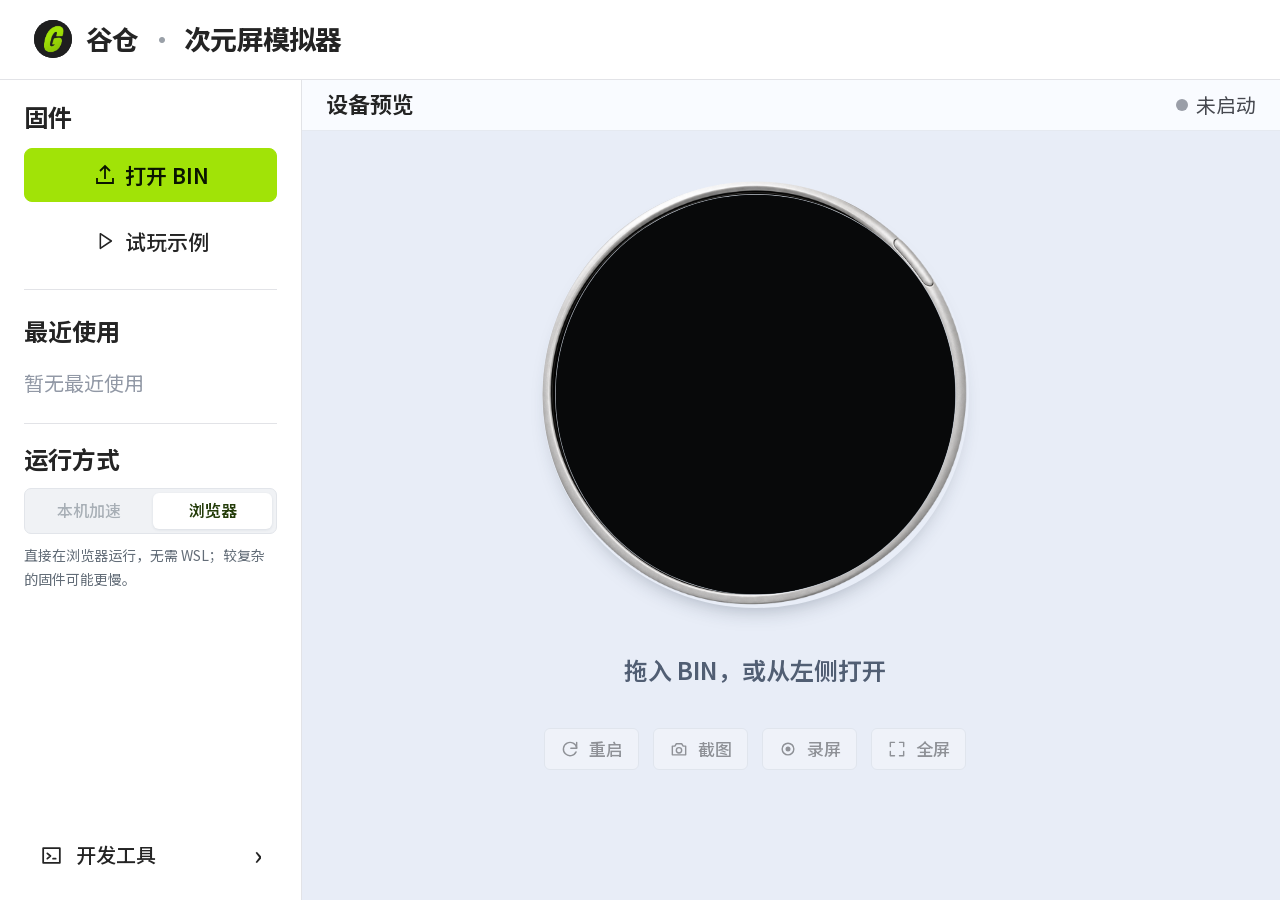
==== commit 19fc95bb: "feat: 重构左右工作台并统一设备交互与设置" ====
--- a/web/index.html
+++ b/web/index.html
@@ -3,85 +3,62 @@
 <head>
   <meta charset="utf-8">
   <meta name="viewport" content="width=device-width, initial-scale=1">
-  <meta name="color-scheme" content="dark">
-  <meta name="theme-color" content="#0e1210">
-  <meta name="description" content="在本机运行 ESP32-S3 次元屏固件：示例、本地 BIN 与固件链接。">
-  <title>谷仓次元屏模拟器</title>
+  <meta name="color-scheme" content="light">
+  <meta name="theme-color" content="#F8F8F6">
+  <meta name="description" content="打开 BIN，在虚拟次元屏上运行和调试。">
+  <title>次元屏工作台 · SDGOODS</title>
   <link rel="icon" href="data:,">
   <link rel="stylesheet" href="./css/base.css">
   <link rel="stylesheet" href="./css/layout.css">
   <link rel="stylesheet" href="./css/panels.css">
   <link rel="stylesheet" href="./css/debug.css">
+  <link rel="stylesheet" href="./css/device.css">
+  <link rel="stylesheet" href="./css/workbench-panels.css">
 </head>
-<!--
-  界面契约（web/js/ui/panels.js 的 createUI(root) 读取以下 ID）
-  设备：#screen #side #touch-overlay #touch-dot #touch-readout #run-cta #run-cta-button
-  头部：#status #status-text #firmware-meta #firmware-name #firmware-version #mode #dev #share
-  面板：#tabs #panel-host；调试挂载点 .console-mount .stats-mount .inspector-mount .macro-mount
-  控制栏：#run #restart #reset #launcher #mute #volume #screenshot #record #fullscreen
-  固件库：#file #url #url-sha #url-add #library-list #library-sample #library-file #library-busy
-  应用槽：#slot-list #launcher-open #launcher-overlay #launcher-list #launcher-close
-  音频：#mic
-  引导/错误：#onboarding #onboarding-native #onboarding-sample #onboarding-file #onboarding-url
-  事件：panelHost 触发 sdg:library（action: sample|url|run|remove|favorite，附 url/sha256/entry）；
-        #app 触发 sdg:slots（action: assign|launch|clear|open-launcher|close-launcher）；
-        onboarding 触发 sdg:onboarding（action: dismiss|sample|file|url）。
-  CSS 加载顺序：base → layout → panels → debug。debug.css 由调试模块维护。
--->
 <body>
-  <div id="app" class="app">
+  <div id="app" class="app" data-phase="idle" data-panel-open="false">
     <header class="app-header">
-      <div class="brand" aria-label="谷仓次元屏模拟器">
-        <svg class="brand-mark" viewBox="0 0 32 32" aria-hidden="true" fill="none">
-          <circle cx="16" cy="16" r="13" stroke="currentColor" stroke-width="1.6"></circle>
-          <circle cx="16" cy="16" r="6.2" stroke="currentColor" stroke-width="1.6" opacity="0.55"></circle>
-          <circle cx="16" cy="16" r="2" fill="currentColor"></circle>
-        </svg>
-        <div class="brand-text">
-          <h1 class="brand-name"><span class="brand-full">谷仓次元屏</span><span class="brand-short">次元屏</span></h1>
-          <span>模拟器</span>
+      <a class="brand" href="./" aria-label="次元屏工作台首页">
+        <span class="brand-mark official-mark" aria-hidden="true"><span>G</span><img src="./assets/brand/sdgoods-logo.webp" alt="" onerror="this.hidden=true"></span><h1>谷仓 <span class="brand-divider">·</span> 次元屏模拟器</h1>
+      </a>
+      <div class="header-actions"></div>
+    </header>
+    <main class="app-main">
+      <aside class="welcome" aria-labelledby="welcome-title">
+        <h2 id="welcome-title">固件</h2>
+        <button id="open-firmware" class="btn btn-primary hero-open" type="button"><svg class="icon" viewBox="0 0 24 24" width="24" height="24" fill="none" stroke="currentColor" stroke-width="1.8" aria-hidden="true"><path d="M12 16V3m-5 5 5-5 5 5M4 15v5h16v-5"/></svg>打开 BIN</button>
+        <button id="try-sample" class="text-action hero-sample" type="button">试玩示例</button>
+        <section class="sidebar-recent"><h2 id="recent-open">最近使用</h2><div id="sidebar-library"></div></section>
+        <section class="sidebar-runtime"><h2>运行方式</h2><div id="sidebar-mode"></div></section>
+        <div class="sidebar-bottom"><button id="mobile-recent" class="text-action" type="button">最近</button><button id="dev" data-label="开发工具" class="btn" type="button" aria-pressed="false">开发工具 <span aria-hidden="true">›</span></button></div>
+      </aside>
+      <section class="device-column" aria-label="虚拟次元屏">
+        <div class="preview-top"><div id="firmware-meta" class="current-firmware"><span id="firmware-name">设备预览</span><span id="firmware-version" class="chip" hidden></span></div><div class="stage-status"><span id="status" class="status" role="status" aria-live="polite"><span class="status-dot" aria-hidden="true"></span><span id="status-text">未启动</span></span></div></div>
+        <div class="device-stage" data-key-hint="侧键 · 空格">
+          <div class="device-bezel">
+            <canvas id="screen" width="360" height="360" aria-label="360 × 360 圆形触摸屏">需要浏览器支持 Canvas</canvas>
+            <div id="run-cta" class="run-cta">
+              <svg class="idle-mark" viewBox="0 0 64 64" aria-hidden="true"><circle cx="32" cy="32" r="26" fill="currentColor"/><circle cx="32" cy="32" r="12" fill="#08090a"/></svg>
+              <strong id="screen-state">等待你的固件</strong><span id="screen-state-hint">打开 BIN，让次元屏亮起来</span>
+            </div>
+            <div id="touch-overlay" class="touch-overlay" aria-hidden="true"><span id="touch-dot" class="touch-dot"></span><span id="touch-readout" class="touch-readout">0, 0</span></div>
+            <div id="launcher-overlay" class="launcher-overlay" role="dialog" aria-modal="false" aria-labelledby="launcher-title" hidden>
+              <div class="launcher-head">
+                <p class="launcher-eyebrow">SDGOODS 启动器 · 模拟</p>
+                <div class="launcher-title-row">
+                  <h2 id="launcher-title" class="launcher-title">应用</h2>
+                  <button id="launcher-close" class="btn btn-icon" type="button" aria-label="关闭启动器"></button>
+                </div>
+                <p id="launcher-hint" class="launcher-hint">从 OTA 槽启动已安装的应用</p>
+              </div>
+              <div id="launcher-list" class="launcher-list"></div>
+              <p class="launcher-foot">仅模拟槽分配与 otadata；官方启动器界面由平台镜像提供</p>
+            </div>
+          </div>
+          <button id="side" class="side-key" type="button" aria-label="按住右上方侧键" aria-describedby="device-key-hint" title="侧键 · 可短按或长按，也可按住空格" disabled></button>
         </div>
-      </div>
-
-      <div id="firmware-meta" class="current-firmware">
-        <span id="firmware-name">未载入固件</span>
-        <span id="firmware-version" class="chip firmware-version" hidden></span>
-      </div>
-
-      <span id="status" class="status is-idle" role="status" aria-live="polite" title="等待载入固件">
-        <span class="status-dot" aria-hidden="true"></span>
-        <span id="status-text" class="status-text">等待载入固件</span>
-      </span>
-
-      <div class="header-actions">
-        <label class="select-field">
-          <span class="select-label">运行方式</span>
-          <select id="mode" aria-label="运行方式" title="运行方式">
-            <option value="wasm">浏览器</option>
-            <option value="native" disabled>本机加速</option>
-          </select>
-        </label>
-        <button id="dev" class="toggle-btn" type="button" aria-pressed="false" title="开发者模式：显示串口、性能与调试面板">开发者</button>
-        <button id="share" class="btn btn-icon" type="button" aria-label="复制页面链接" title="复制页面链接"></button>
-      </div>
-    </header>
-
-    <main class="app-main">
-      <section class="device-column" aria-label="虚拟次元屏">
-        <div class="device-stage">
-          <div class="device-bezel">
-            <canvas id="screen" width="360" height="360" aria-label="360 × 360 圆形触摸屏">360 × 360 圆形触摸屏</canvas>
-
-            <div id="run-cta" class="run-cta">
-              <button id="run-cta-button" class="btn btn-primary" type="button">运行示例固件</button>
-              <span>或从固件库载入本地 BIN</span>
-            </div>
-
-            <div id="touch-overlay" class="touch-overlay" aria-hidden="true">
-              <span id="touch-dot" class="touch-dot"></span>
-              <span id="touch-readout" class="touch-readout">0, 0</span>
-            </div>
-
+        <p class="device-prompt">拖入 BIN，或从左侧打开</p>
+        <p id="device-key-hint" class="sr-only">触摸圆屏；右上银色侧键可短按或长按，也可按住空格。具体功能由固件决定。</p>
             <div id="error-card" class="error-card" role="alert" aria-live="assertive" hidden>
               <div class="error-head">
                 <svg class="icon error-icon" width="16" height="16" viewBox="0 0 24 24" fill="none" stroke="currentColor" stroke-width="1.7" stroke-linecap="round" stroke-linejoin="round" aria-hidden="true">
@@ -95,84 +72,32 @@
               <div id="error-actions" class="error-actions"></div>
             </div>
 
-            <div id="launcher-overlay" class="launcher-overlay" role="dialog" aria-modal="false" aria-labelledby="launcher-title" hidden>
-              <div class="launcher-head">
-                <p class="launcher-eyebrow">SDGOODS 启动器 · 模拟</p>
-                <div class="launcher-title-row">
-                  <h2 id="launcher-title" class="launcher-title">应用</h2>
-                  <button id="launcher-close" class="btn btn-icon" type="button" aria-label="关闭启动器"></button>
-                </div>
-                <p id="launcher-hint" class="launcher-hint">从 OTA 槽启动已安装的应用</p>
-              </div>
-              <div id="launcher-list" class="launcher-list"></div>
-              <p class="launcher-foot">仅模拟槽分配与 otadata；官方启动器界面由平台镜像提供</p>
-            </div>
-          </div>
-          <button id="side" class="side-key" type="button" aria-label="按住侧键（GPIO6）" title="侧键 GPIO6" disabled></button>
-        </div>
-        <p class="device-hint">点按或拖动屏幕操作；右侧为 GPIO6 侧键。</p>
+
+        <footer class="control-bar" role="toolbar" aria-label="设备操作">
+          <button id="launcher" class="btn" type="button" hidden>启动器</button>
+          <button id="restart" class="btn" type="button" title="重启设备，保留设置和进度" disabled>重启</button>
+
+          <button id="screenshot" class="btn" type="button" aria-label="截图" title="保存截图" disabled>截图</button>
+          <button id="record" class="btn" type="button" disabled>录屏</button><button id="fullscreen" class="btn" type="button" title="全屏">全屏</button>
+
+        </footer>
+
       </section>
-
-      <section class="panel-column" aria-label="控制面板">
+      <section id="workspace-panel" class="panel-column" aria-label="工作面板" hidden>
+        <div id="dock-resize" class="dock-resize" role="separator" tabindex="0" aria-label="调整开发工具尺寸" aria-controls="workspace-panel"></div>
+        <div class="panel-toolbar"><span id="workspace-panel-title">固件</span><div class="dock-actions"><button id="dock-bottom" class="btn btn-icon" type="button" aria-label="停靠下方" title="停靠下方"></button><button id="dock-right" class="btn btn-icon" type="button" aria-label="停靠右侧" title="停靠右侧"></button><button id="dock-max" class="btn btn-icon" type="button" aria-label="最大化或还原面板" title="最大化面板"></button></div><button id="panel-close" class="btn btn-icon btn-ghost" type="button" aria-label="收起工作面板">×</button></div>
         <div id="tabs" class="tabs-host"></div>
         <div id="panel-host" class="panel-host"></div>
       </section>
-
-      <footer class="control-bar" role="toolbar" aria-label="运行控制">
-        <div class="control-group">
-          <button id="launcher" class="btn" type="button" data-icon="layers" hidden>启动器</button>
-          <button id="run" class="btn btn-primary" type="button" data-icon="play">运行</button>
-          <button id="restart" class="btn" type="button" data-icon="restart" disabled>重启</button>
-          <button id="reset" class="btn" type="button" data-icon="trash" disabled>清除数据</button>
-        </div>
-        <div class="control-group audio-controls">
-          <button id="mute" class="btn btn-icon" type="button" aria-label="静音" title="静音"></button>
-          <input id="volume" type="range" min="0" max="100" step="1" value="80" aria-label="音量">
-        </div>
-        <div class="control-group">
-          <button id="screenshot" class="btn btn-icon" type="button" aria-label="截图" title="保存截图" disabled></button>
-          <button id="record" class="btn" type="button" data-icon="record" disabled>录屏</button>
-          <button id="fullscreen" class="btn btn-icon" type="button" aria-label="全屏" title="全屏"></button>
-        </div>
-      </footer>
     </main>
-
+    <div id="settings-extras" hidden><button id="clear-open" class="btn btn-danger" type="button" disabled>清除运行数据</button><button id="setup-open" class="btn" type="button" hidden>配网帮助</button></div>
+    <div id="drop-overlay" class="drop-overlay" hidden><strong>松开，运行这个 BIN</strong><span>整机固件或纯 app 包均可</span></div>
     <input id="file" type="file" accept=".bin,application/octet-stream" hidden>
   </div>
-
-  <div id="onboarding" class="onboarding" hidden>
-    <div class="onboarding-backdrop"></div>
-    <section class="onboarding-card" role="dialog" aria-modal="true" aria-labelledby="onboarding-title">
-      <button id="onboarding-close" class="btn btn-icon onboarding-close" type="button" aria-label="关闭引导"></button>
-      <p class="eyebrow">谷仓次元屏</p>
-      <h2 id="onboarding-title" class="onboarding-title">欢迎使用模拟器</h2>
-      <p class="onboarding-lead">在浏览器中运行 ESP32-S3 次元屏固件。固件只在本机加载与缓存，不会上传到服务器。</p>
-
-      <div class="onboarding-modes">
-        <article class="mode-card">
-          <h3>本机加速</h3>
-          <p>在 x86-64 Linux 或 Windows 的 Ubuntu WSL 中运行原生模拟器，帧率更高、输入延迟更低。状态：<span id="onboarding-native">检测中</span></p>
-        </article>
-        <article class="mode-card">
-          <h3>浏览器</h3>
-          <p>无需安装，直接在网页内运行。性能受浏览器限制，重负载玩法建议使用本机加速。</p>
-        </article>
-      </div>
-
-      <div class="onboarding-actions">
-        <button id="onboarding-sample" class="btn btn-primary" type="button">运行示例固件</button>
-        <button id="onboarding-file" class="btn" type="button">选择本地固件</button>
-        <button id="onboarding-url" class="btn" type="button">使用固件链接</button>
-      </div>
-      <p class="onboarding-note">扬声器在开始运行后启用；麦克风需要在音频面板手动开启，并由浏览器请求授权。</p>
-      <p class="onboarding-note">运行方式、重启和清除数据可以在顶部与底部控制栏调整。</p>
-    </section>
-  </div>
-
-  <noscript>
-    <p style="padding: 24px; text-align: center; color: #f2eee2;">模拟器需要 JavaScript 才能运行，请启用后刷新页面。</p>
-  </noscript>
-
+  <dialog id="clear-dialog" class="confirm-dialog" aria-labelledby="clear-title">
+    <form method="dialog"><h2 id="clear-title">清除这份固件的数据？</h2><p id="clear-description"></p><p>设置和运行进度将恢复到原始固件状态，其他固件不受影响。</p><div class="dialog-actions"><button class="btn" value="cancel" autofocus>保留数据</button><button class="btn btn-danger" value="clear">清除并重启</button></div></form>
+  </dialog>
+  <noscript>请启用 JavaScript 后使用模拟器。</noscript>
   <script type="module" src="./js/main.js"></script>
 </body>
 </html>
--- a/web/css/base.css
+++ b/web/css/base.css
@@ -1,35 +1,48 @@
+@font-face {
+  font-family: "Workbench Sans";
+  src: url("../assets/fonts/noto-sans-sc-ui.ttf") format("truetype");
+  font-weight: 100 900;
+  font-style: normal;
+  font-display: swap;
+}
+
 :root {
-  color-scheme: dark;
-  --bg: #0e1210;
-  --surface: #161d18;
-  --surface-raised: #1c251f;
-  --surface-soft: #232e26;
-  --border: #2d3a31;
-  --border-strong: #3f5145;
-  --text: #f2eee2;
-  --text-soft: #d9d6cb;
-  --muted: #a5b2a6;
-  --faint: #829085;
-  --accent: #c3e6a9;
-  --accent-strong: #9fd585;
-  --accent-ink: #152010;
-  --warm: #e6bd82;
-  --danger: #ef9c89;
-  --success: #a8d99a;
-  --warning: #e8c27d;
-  --focus: #d8f2c5;
-  --radius-sm: 8px;
-  --radius: 12px;
-  --radius-lg: 18px;
-  --shadow: 0 22px 60px rgba(0, 0, 0, 0.48);
-  --font-sans: "Segoe UI", "Microsoft YaHei", "PingFang SC", "Noto Sans SC", system-ui, sans-serif;
-  --font-mono: "Cascadia Mono", "JetBrains Mono", "Consolas", "SFMono-Regular", monospace;
-  --control-height: 40px;
-  --transition: 160ms ease;
+  color-scheme: light;
+  --bg: #ffffff;
+  --surface: #fff;
+  --surface-raised: #f7f9fc;
+  --surface-soft: #edf1f7;
+  --border: #e2e3e7;
+  --border-strong: #c9cbd2;
+  --text: #242424;
+  --text-soft: #46484f;
+  --muted: #626264;
+  --faint: #73767e;
+  --accent: #0750ff;
+  --accent-strong: #1e4fc2;
+  --accent-ink: #fff;
+  --warm: #986317;
+  --replay: #16766b;
+  --replay-deep: #0e6259;
+  --danger: #b3323c;
+  --success: #187451;
+  --warning: #976319;
+  --focus: #2359d8;
+  --radius-sm: 6px;
+  --radius: 10px;
+  --radius-lg: 16px;
+  --shadow: 0 18px 50px #18233816;
+  --font-sans: "Workbench Sans", "Microsoft YaHei", "PingFang SC", "Noto Sans CJK SC", "Segoe UI", system-ui, sans-serif;
+  --font-mono: "Cascadia Mono", Consolas, monospace;
+  --control-height: 42px;
+  --control-height-compact: 36px;
+  --transition: 140ms ease;
 }
 
 * {
   box-sizing: border-box;
+  scrollbar-width: thin;
+  scrollbar-color: var(--border-strong) transparent;
 }
 
 html {
@@ -39,60 +52,45 @@
 body {
   margin: 0;
   min-height: 100dvh;
-  background:
-    radial-gradient(circle at 18% 0%, rgba(84, 118, 91, 0.18), transparent 46%),
-    radial-gradient(circle at 92% 8%, rgba(122, 96, 58, 0.1), transparent 42%),
-    var(--bg);
   color: var(--text);
-  font-family: var(--font-sans);
-  font-size: 16px;
-  line-height: 1.55;
+  background: var(--bg);
+  font: 16px/1.6 var(--font-sans);
+  font-synthesis: none;
   -webkit-font-smoothing: antialiased;
-  text-rendering: optimizeLegibility;
-}
-
-h1,
-h2,
-h3,
-h4 {
+}
+
+h1,h2,h3,h4,p {
   margin: 0;
-  line-height: 1.25;
+}
+
+h1,h2,h3,h4 {
+  line-height: 1.35;
   font-weight: 650;
-  letter-spacing: 0.01em;
-}
-
-p {
-  margin: 0;
 }
 
 a {
   color: var(--accent);
-}
-
-button,
-input,
-select,
-textarea {
+  text-underline-offset: 3px;
+}
+
+button,input,select,textarea {
   font: inherit;
   color: inherit;
 }
 
 button {
   cursor: pointer;
+  touch-action: manipulation;
 }
 
 button:disabled {
+  opacity: .45;
   cursor: not-allowed;
-  opacity: 0.45;
 }
 
 :focus-visible {
   outline: 2px solid var(--focus);
-  outline-offset: 2px;
-}
-
-::selection {
-  background: rgba(195, 230, 169, 0.35);
+  outline-offset: 3px;
 }
 
 [hidden] {
@@ -106,7 +104,7 @@
   padding: 0;
   margin: -1px;
   overflow: hidden;
-  clip: rect(0, 0, 0, 0);
+  clip: rect(0,0,0,0);
   white-space: nowrap;
   border: 0;
 }
@@ -116,59 +114,44 @@
   flex: none;
 }
 
-/* Buttons ------------------------------------------------------------------ */
 .btn {
   display: inline-flex;
   align-items: center;
   justify-content: center;
   gap: 8px;
   min-height: var(--control-height);
-  padding: 0 14px;
-  border: 1px solid var(--border-strong);
+  padding: 0 15px;
+  border: 1px solid var(--border);
   border-radius: 10px;
-  background: linear-gradient(180deg, #26332b, #1d2821);
+  background: var(--surface);
   color: var(--text);
-  font-size: 14.5px;
+  font-size: 15px;
+  font-weight: 500;
+  line-height: 1.3;
+  white-space: nowrap;
+  transition: background var(--transition), border-color var(--transition);
+}
+
+.btn:hover:not(:disabled) {
+  background: var(--surface-soft);
+  border-color: var(--border-strong);
+}
+
+.btn-primary {
+  background: var(--accent);
+  color: var(--accent-ink);
+  border-color: var(--accent);
   font-weight: 600;
-  line-height: 1.2;
-  white-space: nowrap;
-  touch-action: manipulation;
-  transition:
-    background var(--transition),
-    border-color var(--transition),
-    transform var(--transition),
-    color var(--transition);
-}
-
-.btn:hover:not(:disabled) {
-  background: linear-gradient(180deg, #2e3d33, #223028);
-  border-color: #556b59;
-}
-
-.btn:active:not(:disabled) {
-  transform: translateY(1px);
-}
-
-.btn-primary {
-  border-color: #d8f0c2;
-  background: linear-gradient(180deg, #d5f0bc, #b7e39b);
-  color: var(--accent-ink);
-  box-shadow:
-    inset 0 1px 0 rgba(255, 255, 255, 0.4),
-    0 6px 18px rgba(150, 210, 120, 0.18);
 }
 
 .btn-primary:hover:not(:disabled) {
-  background: linear-gradient(180deg, #e0f7cb, #c4ecaa);
-  border-color: #e6f7d8;
+  background: var(--accent-strong);
+  border-color: var(--accent-strong);
 }
 
 .btn-ghost {
   background: transparent;
-}
-
-.btn-ghost:hover:not(:disabled) {
-  background: rgba(255, 255, 255, 0.05);
+  border-color: transparent;
 }
 
 .btn-icon {
@@ -177,134 +160,104 @@
   padding: 0;
 }
 
+.btn-danger {
+  color: var(--danger);
+  border-color: #dbacb0;
+  background: #fff5f5;
+}
+
 .btn-label {
   min-width: 0;
   overflow: hidden;
   text-overflow: ellipsis;
 }
 
-/* Inputs ------------------------------------------------------------------- */
-.text-input {
-  width: 100%;
+.text-input,select {
   min-height: var(--control-height);
-  padding: 8px 12px;
-  border: 1px solid var(--border-strong);
-  border-radius: 10px;
-  background: #0f1511;
-  color: var(--text);
-  font-size: 14.5px;
-  transition:
-    border-color var(--transition),
-    background var(--transition);
-}
-
-.text-input::placeholder {
-  color: #6f7d72;
-}
-
-.text-input:hover {
-  border-color: #52675a;
-}
-
-.text-input:focus {
-  border-color: var(--accent-strong);
-  background: #111812;
-  outline: none;
-}
-
-select {
-  min-height: var(--control-height);
-  padding: 0 10px;
   border: 1px solid var(--border-strong);
   border-radius: 10px;
   background: var(--surface);
-  font-size: 14px;
+  color: var(--text);
+  font-family: var(--font-sans);
+  font-size: 15px;
+  box-shadow: 0 1px 2px #24242404;
+  transition: border-color var(--transition), box-shadow var(--transition);
+}
+
+.text-input:hover:not(:disabled),select:hover:not(:disabled) { border-color: #a9adb7; }
+.text-input:focus-visible,select:focus-visible { outline: 2px solid #1455f530; outline-offset: 1px; border-color: var(--accent); }
+input:disabled,select:disabled { opacity: .5; cursor: not-allowed; }
+
+.text-input {
+  width: 100%;
+  padding: 9px 12px;
+}
+
+.text-input::placeholder {
+  color: var(--faint);
+}
+
+.text-input:focus {
+  outline: 2px solid var(--focus);
+  outline-offset: 1px;
+}
+
+select {
+  padding: 0 38px 0 14px;
+  appearance: none;
+  background-image: url("data:image/svg+xml,%3Csvg xmlns='http://www.w3.org/2000/svg' width='12' height='12' viewBox='0 0 12 12'%3E%3Cpath d='m3 4 3 3 3-3' fill='none' stroke='%23526078' stroke-width='1.5'/%3E%3C/svg%3E");
+  background-position: right 14px center;
+  background-repeat: no-repeat;
 }
 
 select option {
-  background: #1a231d;
+  background: var(--surface);
   color: var(--text);
 }
 
-input[type="range"] {
-  -webkit-appearance: none;
-  appearance: none;
-  width: 120px;
-  height: 6px;
-  border-radius: 999px;
-  background: linear-gradient(
-    90deg,
-    var(--accent-strong) 0 var(--volume-fill, 80%),
-    #2b372f var(--volume-fill, 80%) 100%
-  );
+input[type=range] {
+  width: 95px;
+  accent-color: var(--accent);
   cursor: pointer;
 }
 
-input[type="range"]::-webkit-slider-thumb {
-  -webkit-appearance: none;
-  appearance: none;
-  width: 16px;
-  height: 16px;
-  border: 2px solid #202b24;
-  border-radius: 50%;
-  background: var(--text);
-  box-shadow: 0 1px 4px rgba(0, 0, 0, 0.55);
-}
-
-input[type="range"]::-moz-range-thumb {
-  width: 14px;
-  height: 14px;
-  border: 2px solid #202b24;
-  border-radius: 50%;
-  background: var(--text);
-}
-
-/* Chips / hints ------------------------------------------------------------ */
 .chip {
   display: inline-flex;
   align-items: center;
   gap: 4px;
-  min-height: 22px;
-  padding: 1px 8px;
+  min-height: 23px;
+  padding: 1px 7px;
   border: 1px solid var(--border);
-  border-radius: 999px;
+  border-radius: 5px;
   background: var(--surface-raised);
-  color: var(--text-soft);
-  font-size: 12px;
-  line-height: 1.4;
-  white-space: nowrap;
-}
-
-.chip-neutral {
   color: var(--muted);
-}
-
-.field-hint {
-  margin: 0;
-  color: var(--faint);
   font-size: 12px;
   line-height: 1.5;
+  white-space: nowrap;
+}
+
+.field-hint,.panel-note {
+  color: var(--muted);
+  font-size: 13px;
+  line-height: 1.7;
 }
 
 .field-label {
   display: block;
   margin-bottom: 6px;
+  font-size: 14px;
   color: var(--muted);
-  font-size: 12.5px;
-  font-weight: 600;
-}
-
-/* Toasts ------------------------------------------------------------------- */
+}
+
 .toast-host {
   position: fixed;
-  left: 50%;
-  bottom: 92px;
+  top: 92px;
+  right: 20px;
   z-index: 200;
   display: flex;
   flex-direction: column;
   gap: 8px;
-  width: min(430px, calc(100vw - 32px));
-  transform: translateX(-50%);
+  width: min(470px,calc(100vw - 32px));
   pointer-events: none;
 }
 
@@ -312,35 +265,29 @@
   display: flex;
   align-items: flex-start;
   gap: 10px;
-  padding: 10px 12px;
+  padding: 14px 16px;
+  background: var(--surface);
   border: 1px solid var(--border-strong);
-  border-radius: 12px;
-  background: rgba(28, 37, 31, 0.97);
-  box-shadow: 0 14px 34px rgba(0, 0, 0, 0.45);
-  color: var(--text);
+  border-radius: 10px;
+  box-shadow: var(--shadow);
   pointer-events: auto;
-  animation: toast-in 180ms ease both;
 }
 
 .toast .icon {
-  margin-top: 2px;
+  margin-top: 3px;
   color: var(--accent);
+}
+
+.toast-error .icon {
+  color: var(--danger);
+}
+
+.toast-warning .icon {
+  color: var(--warning);
 }
 
 .toast-success .icon {
   color: var(--success);
-}
-
-.toast-warning .icon {
-  color: var(--warning);
-}
-
-.toast-error {
-  border-color: rgba(239, 156, 137, 0.45);
-}
-
-.toast-error .icon {
-  color: var(--danger);
 }
 
 .toast-text {
@@ -351,118 +298,38 @@
 }
 
 .toast-close {
-  display: grid;
-  place-items: center;
-  flex: none;
-  width: 26px;
-  height: 26px;
-  padding: 0;
   border: 0;
-  border-radius: 6px;
   background: transparent;
   color: var(--muted);
-}
-
-.toast-close:hover {
-  color: var(--text);
-  background: rgba(255, 255, 255, 0.08);
+  padding: 3px;
 }
 
 .toast.is-leaving {
   opacity: 0;
-  transform: translateY(6px);
-  transition:
-    opacity 160ms ease,
-    transform 160ms ease;
-}
-
-@keyframes toast-in {
-  from {
-    opacity: 0;
-    transform: translateY(8px);
-  }
-  to {
-    opacity: 1;
-    transform: translateY(0);
-  }
-}
-
-/* Utility ------------------------------------------------------------------ */
+}
+
 .spinner {
   width: 16px;
   height: 16px;
-  border: 2px solid var(--border-strong);
+  border: 2px solid var(--border);
   border-top-color: var(--accent);
   border-radius: 50%;
-  animation: spin 0.8s linear infinite;
+  animation: spin .8s linear infinite;
 }
 
 @keyframes spin {
   to {
     transform: rotate(360deg);
   }
-}
-
-@keyframes pulse {
-  0%,
-  100% {
-    box-shadow: 0 0 0 3px rgba(159, 213, 133, 0.18);
-  }
-  50% {
-    box-shadow: 0 0 0 5px rgba(159, 213, 133, 0.06);
-  }
+
 }
 
 @media (prefers-reduced-motion: reduce) {
-  *,
-  *::before,
-  *::after {
-    animation-duration: 0.01ms !important;
+  *,*::before,*::after {
+    animation-duration: .01ms !important;
     animation-iteration-count: 1 !important;
-    transition-duration: 0.01ms !important;
+    transition-duration: .01ms !important;
     scroll-behavior: auto !important;
   }
-}
-
-* {
-  scrollbar-width: thin;
-  scrollbar-color: #3c4b40 transparent;
-}
-
-::-webkit-scrollbar {
-  width: 10px;
-  height: 10px;
-}
-
-::-webkit-scrollbar-thumb {
-  border: 3px solid transparent;
-  border-radius: 999px;
-  background: #3c4b40;
-  background-clip: padding-box;
-}
-
-@media (max-width: 900px) {
-  body {
-    font-size: 15.5px;
-  }
-
-  .btn {
-    min-height: 44px;
-    font-size: 14.5px;
-  }
-
-  .btn-icon {
-    width: 44px;
-    min-width: 44px;
-  }
-
-  .text-input,
-  select {
-    min-height: 42px;
-    font-size: 16px;
-  }
-
-  .toast {
-    font-size: 14px;
-  }
-}
+
+}
--- a/web/css/layout.css
+++ b/web/css/layout.css
@@ -1,839 +1,193 @@
-#app {
-  position: relative;
-  display: grid;
-  grid-template-rows: auto minmax(0, 1fr);
-  width: 100%;
-  max-width: 1480px;
-  height: 100dvh;
-  margin: 0 auto;
-  padding: 0 clamp(16px, 2.6vw, 30px);
-  overflow: hidden;
+/* Fixed firmware sidebar, preview stage and an optional bottom developer dock. */
+#app { --sidebar-width: clamp(300px,23.6vw,374px); --dock-height: clamp(260px,35dvh,350px); height: 100dvh; min-height: 0; display: flex; flex-direction: column; overflow: hidden; background: #fff; }
+.app-header { height: clamp(64px,8.88dvh,88px); flex: none; display: flex; justify-content: space-between; align-items: center; padding: 0 34px; border-bottom: 1px solid var(--border); gap: 20px; }
+.brand { display: flex; align-items: center; gap: 14px; color: var(--text); text-decoration: none; min-width: 0; }
+.brand h1 { font-size: 32px; font-weight: 750; letter-spacing: -.03em; }
+.brand-mark { width: 38px; height: 38px; color: var(--accent); }
+.header-actions { display: flex; align-items: center; gap: 28px; font-size: 21px; font-weight: 500; }
+.text-action { background: transparent; border: 0; padding: 8px 0; min-height: 40px; font: inherit; color: var(--text); }
+.text-action:hover { color: var(--accent); }
+.app-main { flex: 1; position: relative; display: grid; grid-template-columns: var(--sidebar-width) minmax(0,1fr); min-height: 0; }
+.welcome { grid-column: 1; grid-row: 1; min-height: 0; padding: 22px 24px 20px; border-right: 1px solid var(--border); display: flex; flex-direction: column; gap: 14px; background: #fff; }
+.welcome h2 { font-size: 24px; font-weight: 700; }
+.hero-open { width: 100%; font-size: 21px; min-height: 54px; justify-content: center; }
+.hero-sample { display: inline-flex; align-items: center; justify-content: center; gap: 10px; align-self: center; font-size: 21px; font-weight: 500; min-height: 50px; }
+.sidebar-recent { border-top: 1px solid var(--border); margin-top: 9px; padding-top: 18px; min-height: 114px; max-height: 30dvh; flex: none; display: flex; flex-direction: column; overflow: hidden; }
+.sidebar-recent h2 { flex: none; }
+.sidebar-recent h2 .text-action { font-weight: 700; font-size: 24px; }
+#sidebar-library { overflow: auto; min-height: 0; }
+.library-empty { color: var(--muted); font-size: 20px; padding: 12px 4px; }
+#library-list { display: block; }
+.recent-row { display: flex; align-items: center; min-height: 52px; gap: 8px; padding: 6px 4px; border-bottom: 1px solid #f0f2f6; }
+.recent-row:hover { background: #f4f7fd; border-radius: 6px; }
+.recent-name { min-width: 0; flex: 1; font-size: 18px; white-space: nowrap; text-overflow: ellipsis; overflow: hidden; }
+.recent-row .btn { background: transparent; border: 0; color: var(--accent); min-height: 36px; padding: 4px 7px; font-size: 14px; }
+.sidebar-runtime { border-top: 1px solid var(--border); padding-top: 20px; display: grid; gap: 12px; }
+#sidebar-mode select { width: 100%; font-size: 20px; min-height: 48px; border-color: #dbe3f1; border-radius: 9px; }
+.sidebar-bottom { margin-top: auto; padding-top: 24px; display: grid; gap: 8px; font-size: 20px; }
+#dev { font-size: 20px; min-height: 50px; justify-content: space-between; border: 0; background: #edf2ff; color: #234b9c; width: 100%; }
+#dev .btn-label { margin-left: 0; }
+#dev::after { content: "›"; margin-left: auto; font-size: 27px; }
+#dev .icon { width: 25px; height: 25px; }
+#dev { justify-content: flex-start; gap: 12px; }
+#settings-open { justify-self: start; color: var(--accent); }
+.device-column { --stage-limit: calc(100dvh - 310px); grid-column: 2; grid-row: 1; min-width: 0; min-height: 0; position: relative; display: flex; flex-direction: column; align-items: center; gap: 0; padding: 0 24px 78px; background: #e8edf7; }
+.preview-top { align-self: stretch; margin: 0 -24px; padding: 10px 24px; height: clamp(48px,5.65dvh,56px); flex: none; display: flex; align-items: center; justify-content: space-between; gap: 16px; border-bottom: 1px solid #e5e9f0; background: #f9fbff; }
+.current-firmware { display: flex; gap: 12px; align-items: center; min-width: 0; }
+#firmware-name { overflow: hidden; text-overflow: ellipsis; white-space: nowrap; font-size: 22px; font-weight: 650; }
+#firmware-version { display: none; }
+.stage-status { font-size: 20px; color: var(--text-soft); min-width: 0; max-width: 45%; }
+.status { display: flex; align-items: center; gap: 8px; min-width: 0; }
+#status-text { white-space: nowrap; text-overflow: ellipsis; overflow: hidden; }
+.status-dot { width: 12px; height: 12px; flex: none; border-radius: 50%; background: #9a9ea8; }
+#app[data-phase=running] .status-dot { background: #24a46b; }
+#app[data-phase=error] .status-dot { background: var(--danger); }
+.device-stage { width: min(470px,47.4dvh,calc(100% - 56px),var(--stage-limit)); flex: none; position: relative; left: -36px; margin: 5.55dvh 0 5dvh; }
+.device-prompt { position: relative; left: -36px; font-size: 24px; font-weight: 600; color: #515e73; margin: 0 0 4.2dvh; }
+#app.has-run .device-prompt { display: none; }
+.control-bar { display: flex; align-items: center; justify-content: center; gap: 14px; margin-bottom: 0; flex: none; position: relative; left: -36px; }
+.control-bar > .btn { min-height: 48px; border: 1px solid #d1d9e7; background: #ffffffdf; border-radius: 8px; padding: 8px 18px; gap: 9px; font-size: 20px; }
+.control-bar .icon { width: 23px; height: 23px; }
+.control-bar .btn:hover:not(:disabled) { border-color: var(--accent); color: var(--accent); }
+.device-more { position: relative; }
+.device-more > summary { list-style: none; width: 36px; height: 42px; display: flex; align-items: center; justify-content: center; cursor: pointer; letter-spacing: 2px; border-radius: 8px; }
+.device-more > summary:hover { background: #dfe6f2; }
+.device-more > summary::-webkit-details-marker { display: none; }
+.more-popover { position: absolute; bottom: calc(100% + 10px); right: 0; width: 190px; display: flex; flex-direction: column; z-index: 15; padding: 8px; background: #fff; border: 1px solid var(--border); border-radius: 10px; box-shadow: var(--shadow); }
+.more-popover .btn { border: 0; justify-content: flex-start; }
+.dock-open { position: absolute; left: 20px; right: 20px; bottom: 16px; border: 1px solid #dfe5ef; border-radius: 8px; background: #fff; color: var(--text); padding: 12px 18px; min-height: 54px; display: flex; align-items: center; justify-content: space-between; font: 650 22px var(--font-sans); }
+.dock-open:hover { border-color: var(--accent); }
+.panel-column { position: absolute; top: 12px; right: 20px; width: min(380px,calc(100% - 40px)); max-height: calc(100% - 24px); z-index: 50; display: flex; flex-direction: column; min-height: 0; background: #fff; border: 1px solid var(--border); border-radius: 12px; box-shadow: 0 12px 32px #192a4c22; overflow: hidden; }
+.panel-toolbar { display: flex; justify-content: space-between; align-items: center; flex: none; padding: 12px 18px; font-size: 21px; font-weight: 650; border-bottom: 1px solid var(--border); }
+#panel-close { border: 0; font-size: 25px; min-height: 32px; height: 32px; }
+.panel-host { flex: 1; min-height: 0; overflow: auto; }
+.panel-column .panel { padding: 18px; gap: 18px; }
+.tabs-host { flex: none; padding: 0 14px; border-bottom: 1px solid var(--border); }
+.tabs-host .tabs { display: flex; flex-direction: row; gap: 8px; }
+.tabs-host .tab { font-family: var(--font-sans); font-size: 14px; padding: 8px 12px; border-radius: 0; min-height: 40px; }
+#app[data-panel-open=false] .panel-column { display: none; }
+#app[data-panel-open=true][data-surface=tools] .device-column { padding-bottom: calc(var(--dock-height) + 16px); --stage-limit: calc(100dvh - var(--dock-height) - 240px); }
+#app[data-surface=tools] .panel-column { top: auto; left: var(--sidebar-width); right: 0; bottom: 0; width: auto; height: var(--dock-height); max-height: none; border-radius: 0; border-width: 1px 0 0; box-shadow: none; }
+#app[data-surface=tools] .panel-toolbar { position: absolute; top: 0; right: 10px; border: 0; z-index: 1; padding: 4px; }
+#app[data-surface=tools] #workspace-panel-title { display: none; }
+#app[data-surface=tools] .tabs-host { padding-right: 50px; }
+#app[data-surface=tools] .panel { padding: 10px 16px; gap: 12px; }
+#app[data-surface=tools] .console-panel { border: 0; border-radius: 0; }
+#app[data-surface=tools] .console-output { max-height: 130px; }
+#app[data-panel-open=true][data-surface=tools] .dock-open { display: none; }
+.speaker-volume { display: flex; align-items: center; gap: 12px; }
+.speaker-volume input { flex: 1; min-width: 0; }
+.volume-heading { display: flex; justify-content: space-between; font-size: 15px; }
+.microphone-control .btn { width: 100%; }
+.select-field { display: flex; align-items: center; justify-content: space-between; gap: 16px; }
+.tool-import { padding: 12px 0; border-bottom: 1px solid var(--border); }
+.tool-import summary { cursor: pointer; }
+.tool-import .url-form { margin-top: 14px; }
+.panel-about p,.panel-setup p { font-size: 15px; line-height: 1.8; }
+.run-cta { position: absolute; inset: var(--bezel-pad); display: flex; flex-direction: column; align-items: center; justify-content: center; gap: 12px; padding: 28px; border-radius: 50%; background: #08090a; color: #c4cbd5; text-align: center; }
+.run-cta strong { font-size: 19px; color: #fff; }
+.run-cta span { font-size: 14px; }
+.idle-mark { display: none; }
+#app[data-phase=idle] .run-cta > * { visibility: hidden; }
+.error-card { position: absolute; z-index: 12; width: min(460px,calc(100% - 32px)); bottom: 75px; max-height: 220px; overflow: auto; }
+.touch-overlay { position: absolute; inset: var(--bezel-pad); border-radius: 50%; pointer-events: none; opacity: 0; }
+.dev-mode .touch-overlay.is-visible { opacity: 1; }
+.touch-dot { position: absolute; width: 12px; height: 12px; border: 2px solid #fff; background: var(--accent); border-radius: 50%; transform: translate(-50%,-50%); }
+.touch-readout { position: absolute; bottom: 15px; left: 50%; transform: translateX(-50%); color: #fff; background: #242424cc; padding: 2px 8px; border-radius: 5px; font: 14px var(--font-mono); }
+.drop-overlay { position: fixed; inset: 16px; z-index: 250; display: flex; flex-direction: column; align-items: center; justify-content: center; gap: 12px; background: #f3f6fcf5; border: 2px dashed var(--accent); border-radius: 16px; pointer-events: none; color: var(--accent); }
+.drop-overlay strong { font-size: 28px; }
+.confirm-dialog { width: min(480px,calc(100% - 32px)); padding: 28px; background: #fff; color: var(--text); border: 1px solid var(--border); border-radius: 12px; box-shadow: var(--shadow); }
+.confirm-dialog::backdrop { background: #24242466; }
+.confirm-dialog h2 { font-size: 22px; }
+.confirm-dialog p { margin: 14px 0; color: var(--muted); overflow-wrap: anywhere; }
+.dialog-actions { display: flex; justify-content: flex-end; gap: 12px; margin-top: 24px; }
+.device-column:fullscreen { background: #e8edf7; padding: 20px; justify-content: center; }
+.device-column:fullscreen .device-stage { width: min(70dvh,80vw); margin: auto; }
+@media (max-width: 800px) {
+ #app { --sidebar-width: 0px; }
+ .app-header { height: 60px; padding: 0 18px; }
+ .brand { gap: 9px; }
+ .brand h1 { font-size: 19px; }
+ .brand-mark { width: 27px; height: 27px; }
+ .header-actions { gap: 12px; }
+ #help-open { font-size: 14px; }
+ .app-main { display: flex; flex-direction: column; }
+ .welcome { flex: none; padding: 12px 18px; display: grid; grid-template-columns: 1fr auto; gap: 8px 16px; border-right: 0; border-bottom: 1px solid var(--border); }
+ .welcome > h2 { display: none; }
+ .hero-open { min-height: 42px; font-size: 16px; }
+ .hero-sample { font-size: 15px; margin: 0; }
+ .sidebar-recent { display: none; }
+ .sidebar-runtime { padding: 0; border: 0; display: flex; align-items: center; gap: 12px; }
+ .sidebar-runtime h2 { display: none; }
+ #sidebar-mode select { min-height: 36px; font-size: 14px; }
+ .sidebar-bottom { margin: 0; display: flex; }
+ #dev { min-height: 36px; font-size: 14px; padding: 5px 12px; }
+ #settings-open { display: none; }
+ .device-column { flex: 1; padding: 0 16px 64px; --stage-limit: calc(100dvh - 410px); }
+ .preview-top { margin: 0 -16px; padding: 8px 16px; height: 48px; }
+ #firmware-name { font-size: 14px; }
+ .stage-status { font-size: 13px; max-width: 32%; }
+ .device-stage { width: min(330px,calc(100% - 24px),var(--stage-limit)); margin-bottom: 20px; }
+ .device-prompt { font-size: 16px; margin-bottom: 18px; }
+ .control-bar { gap: 6px; width: 100%; }
+ .control-bar > .btn { padding: 7px 9px; min-height: 40px; font-size: 14px; gap: 5px; }
+ .control-bar .icon { width: 16px; height: 16px; }
+ .device-more > summary { width: 24px; }
+ .dock-open { left: 12px; right: 12px; bottom: 12px; min-height: 42px; padding: 9px 14px; }
+ .panel-column,#app[data-surface=tools] .panel-column { position: fixed; inset: 12px; width: auto; height: auto; max-height: none; border: 1px solid var(--border); border-radius: 12px; box-shadow: var(--shadow); }
+ #app[data-panel-open=true][data-surface=tools] .device-column { padding-bottom: 64px; --stage-limit: calc(100dvh - 410px); }
+ #app[data-surface=tools] .console-output { max-height: none; }
+ .select-field { flex-wrap: wrap; }
 }
 
-/* Header ------------------------------------------------------------------- */
-.app-header {
-  display: flex;
-  align-items: center;
-  gap: clamp(10px, 1.6vw, 20px);
-  min-height: 64px;
-  padding: 10px 0;
-  border-bottom: 1px solid rgba(63, 81, 69, 0.55);
+#mobile-recent { display: none; }
+#app[data-surface=tools] .tabs-host .tab { flex-direction: row; gap: 7px; min-height: 42px; }
+#app[data-surface=tools] .panel-console,#app[data-surface=tools] .console-mount,#app[data-surface=tools] .console-panel { height: 100%; min-height: 0; }
+#app[data-surface=tools] .console-lines { min-height: 0; max-height: none; }
+#app[data-surface=tools] .console-toolbar,#app[data-surface=tools] .console-input-row { flex: none; }
+@media (min-width: 801px) {
+ #app[data-panel-open=true][data-surface=tools] .device-column { --stage-limit: calc(100dvh - var(--dock-height) - 260px); }
+ #app[data-panel-open=true][data-surface=tools] .device-stage { margin-top: 16px; margin-bottom: 16px; }
+ #app[data-panel-open=true][data-surface=tools] .device-prompt { margin-bottom: 12px; }
+}
+@media (max-width: 800px) {
+ #mobile-recent { display: block; font-size: 14px; min-height: 36px; }
+ .sidebar-bottom { gap: 14px; }
+ .sidebar-runtime { min-width: 0; }
+ #sidebar-mode { min-width: 0; }
+ #app[data-surface=library] #library-file { display: none; }
 }
 
-.brand {
-  display: flex;
-  align-items: center;
-  gap: 10px;
-  flex: none;
+@media (min-width: 801px) {
+ #app[data-phase=idle] .device-more { display: none; }
+ #app:not(.has-run) .control-bar #fullscreen { opacity: .45; }
+ #app[data-panel-open=true][data-surface=tools] .device-stage { margin-top: 14px; }
+}
+@media (max-width: 800px) {
+ .brand h1 { font-size: 19px; }
+ .brand-mark { width: 27px; height: 27px; }
+ .header-actions { font-size: 15px; }
+ .welcome { padding: 12px 18px; }
+ .sidebar-bottom { margin-top: 0; padding-top: 0; }
+ #dev { font-size: 14px; min-height: 36px; }
+ #sidebar-mode select { font-size: 14px; min-height: 36px; }
+ .device-stage { width: min(330px,calc(100% - 24px),var(--stage-limit)); left: 0; margin: auto 0 20px; }
+ .device-prompt,.control-bar { left: 0; }
+ .device-prompt { font-size: 17px; margin-bottom: 18px; }
+ .control-bar .icon { width: 16px; height: 16px; }
+ .dock-open { font-size: 16px; min-height: 42px; }
 }
 
-.brand-mark {
-  width: 30px;
-  height: 30px;
-  color: var(--accent);
-  filter: drop-shadow(0 0 12px rgba(195, 230, 169, 0.25));
+#sidebar-library .library-empty { font-size: 20px; color: #9299a6; }
+.hero-sample .icon { width: 22px; height: 22px; }
+@media (max-width: 800px) {
+ .welcome { grid-template-columns: minmax(0,1fr) 138px; }
+ .hero-open { font-size: 16px; min-height: 42px; }
+ .hero-sample { font-size: 15px; min-height: 42px; gap: 6px; white-space: nowrap; }
+ .sidebar-bottom { gap: 12px; }
+ #mobile-recent { white-space: nowrap; }
+ #dev { padding: 5px 8px; gap: 5px; }
+ #dev .icon { width: 16px; height: 16px; }
+ #dev::after { font-size: 19px; }
+ .control-bar { margin-bottom: auto; }
 }
-
-.brand-text {
-  display: flex;
-  flex-direction: column;
-  line-height: 1.15;
-}
-
-.brand-text h1 {
-  font-size: 16px;
-  letter-spacing: 0.02em;
-  white-space: nowrap;
-}
-
-.brand-text > span {
-  color: var(--faint);
-  font-size: 10.5px;
-  letter-spacing: 0.24em;
-}
-
-.brand-short {
-  display: none;
-}
-
-.current-firmware {
-  display: flex;
-  align-items: center;
-  gap: 8px;
-  flex: 1 1 180px;
-  min-width: 0;
-  color: var(--text-soft);
-}
-
-#firmware-name {
-  overflow: hidden;
-  font-size: 13.5px;
-  font-weight: 600;
-  text-overflow: ellipsis;
-  white-space: nowrap;
-}
-
-.firmware-version {
-  flex: none;
-  border-color: rgba(195, 230, 169, 0.32);
-  color: var(--accent);
-  font-family: var(--font-mono);
-  font-size: 11.5px;
-}
-
-.status {
-  display: inline-flex;
-  align-items: center;
-  gap: 7px;
-  flex: none;
-  max-width: min(280px, 24vw);
-  min-height: 30px;
-  padding: 3px 10px;
-  border: 1px solid var(--border);
-  border-radius: 999px;
-  background: rgba(28, 37, 31, 0.8);
-  color: var(--muted);
-  font-size: 12.5px;
-}
-
-.status-dot {
-  flex: none;
-  width: 7px;
-  height: 7px;
-  border-radius: 50%;
-  background: var(--faint);
-  box-shadow: 0 0 0 3px rgba(130, 144, 133, 0.12);
-}
-
-.status-text {
-  overflow: hidden;
-  text-overflow: ellipsis;
-  white-space: nowrap;
-}
-
-.status.is-idle .status-dot {
-  background: #7b8a7e;
-}
-
-.is-running .status-dot {
-  background: var(--accent-strong);
-  box-shadow: 0 0 0 3px rgba(159, 213, 133, 0.18);
-  animation: pulse 2s ease-in-out infinite;
-}
-
-.header-actions {
-  display: flex;
-  align-items: center;
-  gap: 8px;
-  flex: none;
-  margin-left: auto;
-}
-
-.select-field {
-  display: flex;
-  align-items: center;
-  gap: 6px;
-  min-height: var(--control-height);
-  padding: 0 4px 0 10px;
-  border: 1px solid var(--border);
-  border-radius: 10px;
-  background: var(--surface);
-}
-
-.select-label {
-  color: var(--muted);
-  font-size: 12px;
-  white-space: nowrap;
-}
-
-.select-field select {
-  min-height: 36px;
-  padding: 0 6px;
-  border: 0;
-  background: transparent;
-  font-size: 13.5px;
-}
-
-.toggle-btn {
-  min-height: var(--control-height);
-  padding: 0 12px;
-  border: 1px solid var(--border-strong);
-  border-radius: 10px;
-  background: transparent;
-  color: var(--text-soft);
-  font-size: 13px;
-  font-weight: 600;
-  white-space: nowrap;
-  transition:
-    background var(--transition),
-    color var(--transition),
-    border-color var(--transition);
-}
-
-.toggle-btn:hover {
-  background: rgba(255, 255, 255, 0.05);
-}
-
-.toggle-btn[aria-pressed="true"] {
-  border-color: var(--accent);
-  background: var(--accent);
-  color: var(--accent-ink);
-}
-
-/* Main columns ------------------------------------------------------------- */
-.app-main {
-  display: grid;
-  grid-template-columns: minmax(320px, 470px) minmax(0, 1fr);
-  grid-template-rows: minmax(0, 1fr) auto;
-  grid-template-areas:
-    "device panel"
-    "controls controls";
-  align-items: stretch;
-  column-gap: clamp(20px, 3vw, 44px);
-  min-height: 0;
-  padding: clamp(16px, 2.4vh, 26px) 0 0;
-}
-
-.device-column {
-  grid-area: device;
-  display: flex;
-  flex-direction: column;
-  align-items: center;
-  justify-content: center;
-  gap: 16px;
-  min-height: 0;
-}
-
-.device-stage {
-  position: relative;
-  display: flex;
-  align-items: center;
-  justify-content: center;
-}
-
-.device-bezel {
-  --bezel-pad: clamp(11px, 1.1vw, 15px);
-  position: relative;
-  width: min(390px, 100%, calc(100dvh - 250px));
-  aspect-ratio: 1;
-  padding: var(--bezel-pad);
-  border: 1px solid #46564a;
-  border-radius: 50%;
-  background:
-    radial-gradient(circle at 34% 28%, #3c4a3f, #1a221c 62%, #10150f);
-  box-shadow:
-    0 30px 70px rgba(0, 0, 0, 0.55),
-    inset 0 1px 1px rgba(255, 255, 255, 0.12),
-    inset 0 -18px 35px rgba(0, 0, 0, 0.5);
-}
-
-#screen {
-  display: block;
-  width: 100%;
-  height: 100%;
-  border-radius: 50%;
-  background: #070a08;
-  box-shadow:
-    inset 0 0 0 1px rgba(255, 255, 255, 0.05),
-    inset 0 0 30px rgba(0, 0, 0, 0.9);
-  touch-action: none;
-}
-
-.side-key {
-  position: absolute;
-  right: clamp(-10px, -0.7vw, -5px);
-  top: 43%;
-  width: 8px;
-  height: 64px;
-  padding: 0;
-  border: 1px solid #56675a;
-  border-radius: 0 6px 6px 0;
-  background: linear-gradient(180deg, #5f7163, #39483d);
-  box-shadow: 0 4px 10px rgba(0, 0, 0, 0.4);
-  touch-action: none;
-  transition: background var(--transition);
-}
-
-.side-key:hover:not(:disabled) {
-  background: linear-gradient(180deg, #728676, #465849);
-}
-
-.side-key:active:not(:disabled) {
-  background: var(--accent-strong);
-}
-
-.device-hint {
-  max-width: 360px;
-  color: var(--faint);
-  font-size: 12.5px;
-  text-align: center;
-}
-
-.run-cta {
-  position: absolute;
-  inset: calc(var(--bezel-pad) + 1px);
-  z-index: 3;
-  display: flex;
-  flex-direction: column;
-  align-items: center;
-  justify-content: center;
-  gap: 10px;
-  padding: 40px;
-  border-radius: 50%;
-  background: radial-gradient(circle at 50% 40%, rgba(36, 50, 40, 0.9), rgba(9, 13, 10, 0.96));
-  color: var(--muted);
-  text-align: center;
-}
-
-.run-cta .btn {
-  min-height: 44px;
-  padding: 0 20px;
-  font-size: 15px;
-}
-
-.run-cta span {
-  font-size: 12.5px;
-}
-
-/* Virtual launcher overlay -------------------------------------------------- */
-.launcher-overlay {
-  position: absolute;
-  inset: calc(var(--bezel-pad) + 1px);
-  z-index: 5;
-  display: flex;
-  flex-direction: column;
-  gap: 10px;
-  padding: 34px 30px 26px;
-  border-radius: 50%;
-  background:
-    radial-gradient(circle at 50% 18%, rgba(46, 64, 52, 0.96), rgba(9, 13, 10, 0.98) 72%);
-  color: var(--text-soft);
-  overflow: hidden;
-}
-
-.launcher-head {
-  display: flex;
-  flex-direction: column;
-  gap: 2px;
-  text-align: center;
-}
-
-.launcher-eyebrow {
-  color: var(--accent-strong);
-  font-size: 9.5px;
-  font-weight: 700;
-  letter-spacing: 0.14em;
-  text-transform: uppercase;
-}
-
-.launcher-title-row {
-  display: flex;
-  align-items: center;
-  justify-content: center;
-  gap: 6px;
-  position: relative;
-}
-
-.launcher-title {
-  font-size: 22px;
-  letter-spacing: 0.04em;
-}
-
-.launcher-title-row .btn-icon {
-  position: absolute;
-  right: -4px;
-  width: 30px;
-  min-width: 30px;
-  min-height: 30px;
-  border-color: transparent;
-  background: transparent;
-  color: var(--muted);
-}
-
-.launcher-hint {
-  color: var(--faint);
-  font-size: 11px;
-  line-height: 1.4;
-}
-
-.launcher-list {
-  display: flex;
-  flex: 1;
-  flex-direction: column;
-  gap: 6px;
-  min-height: 0;
-  overflow-y: auto;
-  padding: 2px 2px 0;
-  scrollbar-width: thin;
-}
-
-.launcher-item {
-  display: flex;
-  align-items: center;
-  gap: 8px;
-  padding: 8px 10px;
-  border: 1px solid rgba(63, 81, 69, 0.7);
-  border-radius: 12px;
-  background: rgba(24, 33, 27, 0.82);
-}
-
-.launcher-item.is-empty {
-  opacity: 0.55;
-}
-
-.launcher-item-slot {
-  flex: none;
-  padding: 1px 6px;
-  border-radius: 999px;
-  background: rgba(195, 230, 169, 0.12);
-  color: var(--accent);
-  font-family: var(--font-mono);
-  font-size: 9.5px;
-  letter-spacing: 0.04em;
-}
-
-.launcher-item-main {
-  display: flex;
-  flex: 1;
-  flex-direction: column;
-  min-width: 0;
-  line-height: 1.3;
-}
-
-.launcher-item-name {
-  overflow: hidden;
-  font-size: 12.5px;
-  font-weight: 650;
-  text-overflow: ellipsis;
-  white-space: nowrap;
-}
-
-.launcher-item-meta {
-  overflow: hidden;
-  color: var(--faint);
-  font-size: 10px;
-  text-overflow: ellipsis;
-  white-space: nowrap;
-}
-
-.launcher-run {
-  flex: none;
-  min-height: 28px;
-  padding: 0 10px;
-  font-size: 11.5px;
-}
-
-.launcher-item .chip {
-  flex: none;
-  min-height: 20px;
-  font-size: 10px;
-}
-
-.launcher-foot {
-  color: var(--faint);
-  font-size: 9.5px;
-  line-height: 1.4;
-  text-align: center;
-}
-
-.touch-overlay {
-  position: absolute;
-  inset: calc(var(--bezel-pad) + 1px);
-  z-index: 4;
-  border-radius: 50%;
-  opacity: 0;
-  pointer-events: none;
-  transition: opacity 180ms ease;
-}
-
-.touch-overlay.is-visible {
-  opacity: 1;
-}
-
-.touch-dot {
-  position: absolute;
-  width: 16px;
-  height: 16px;
-  border: 1.5px solid var(--accent);
-  border-radius: 50%;
-  background: rgba(195, 230, 169, 0.25);
-  box-shadow: 0 0 0 6px rgba(195, 230, 169, 0.12);
-  transform: translate(-50%, -50%);
-}
-
-.touch-readout {
-  position: absolute;
-  left: 50%;
-  bottom: 44px;
-  padding: 3px 8px;
-  border: 1px solid var(--border);
-  border-radius: 6px;
-  background: rgba(8, 12, 9, 0.82);
-  color: var(--text-soft);
-  font-family: var(--font-mono);
-  font-size: 11px;
-  transform: translateX(-50%);
-  white-space: nowrap;
-}
-
-/* Control bar -------------------------------------------------------------- */
-.control-bar {
-  grid-area: controls;
-  display: flex;
-  align-items: center;
-  justify-content: space-between;
-  gap: 12px;
-  flex-wrap: wrap;
-  margin-top: 12px;
-  padding: 12px 0 16px;
-  border-top: 1px solid rgba(63, 81, 69, 0.55);
-  background: linear-gradient(180deg, rgba(14, 18, 16, 0), rgba(14, 18, 16, 0.75));
-}
-
-.control-group {
-  display: flex;
-  align-items: center;
-  gap: 8px;
-  flex-wrap: wrap;
-}
-
-.audio-controls {
-  flex: 1 1 180px;
-  justify-content: center;
-}
-
-#volume {
-  width: clamp(90px, 12vw, 150px);
-}
-
-#mute.is-muted {
-  color: var(--warning);
-}
-
-#record.is-active {
-  border-color: rgba(239, 156, 137, 0.55);
-  color: var(--danger);
-}
-
-/* Onboarding --------------------------------------------------------------- */
-.onboarding {
-  position: fixed;
-  inset: 0;
-  z-index: 120;
-  display: grid;
-  place-items: center;
-  padding: 20px;
-}
-
-.onboarding-backdrop {
-  position: absolute;
-  inset: 0;
-  background: rgba(7, 10, 8, 0.74);
-  backdrop-filter: blur(10px);
-}
-
-.onboarding-card {
-  position: relative;
-  width: min(680px, 100%);
-  max-height: min(90dvh, 780px);
-  padding: clamp(22px, 4vw, 40px);
-  overflow: auto;
-  border: 1px solid var(--border-strong);
-  border-radius: 22px;
-  background: linear-gradient(180deg, #1b241e, #131a15);
-  box-shadow: var(--shadow);
-}
-
-.onboarding-close {
-  position: absolute;
-  top: 14px;
-  right: 14px;
-}
-
-.onboarding .eyebrow {
-  color: var(--accent-strong);
-}
-
-.onboarding-title {
-  margin: 6px 0 0;
-  font-size: clamp(22px, 3vw, 30px);
-}
-
-.onboarding-lead {
-  margin: 12px 0 0;
-  color: var(--text-soft);
-  font-size: 14.5px;
-}
-
-.onboarding-modes {
-  display: grid;
-  grid-template-columns: 1fr 1fr;
-  gap: 12px;
-  margin: 20px 0;
-}
-
-.mode-card {
-  padding: 14px 16px;
-  border: 1px solid var(--border);
-  border-radius: 14px;
-  background: rgba(28, 37, 31, 0.6);
-}
-
-.mode-card h3 {
-  font-size: 14.5px;
-}
-
-.mode-card p {
-  margin-top: 6px;
-  color: var(--muted);
-  font-size: 13px;
-  line-height: 1.55;
-}
-
-#onboarding-native[data-state="available"] {
-  color: var(--accent);
-}
-
-#onboarding-native[data-state="unavailable"] {
-  color: var(--warning);
-}
-
-.onboarding-actions {
-  display: flex;
-  flex-wrap: wrap;
-  gap: 10px;
-  margin: 18px 0 14px;
-}
-
-.onboarding-note {
-  margin-top: 8px;
-  color: var(--muted);
-  font-size: 12.5px;
-  line-height: 1.55;
-}
-
-body.onboarding-open {
-  overflow: hidden;
-}
-
-/* Responsive --------------------------------------------------------------- */
-@media (max-width: 1180px) {
-  .select-label {
-    display: none;
-  }
-}
-
-@media (max-width: 900px) {
-  #app {
-    display: block;
-    height: auto;
-    min-height: 100dvh;
-    padding: 0 14px calc(92px + env(safe-area-inset-bottom));
-    overflow: visible;
-  }
-
-  .app-header {
-    position: sticky;
-    top: 0;
-    z-index: 40;
-    flex-wrap: wrap;
-    gap: 8px 10px;
-    min-height: 0;
-    padding: 10px 0;
-    background: rgba(14, 18, 16, 0.94);
-    backdrop-filter: blur(12px);
-  }
-
-  .brand {
-    order: 1;
-  }
-
-  .brand-text > span {
-    display: none;
-  }
-
-  .brand-text h1 {
-    font-size: 15px;
-  }
-
-  .brand-mark {
-    width: 26px;
-    height: 26px;
-  }
-
-  .header-actions {
-    order: 2;
-    gap: 6px;
-  }
-
-  .status {
-    order: 3;
-    flex: 0 1 auto;
-    max-width: 46vw;
-  }
-
-  .current-firmware {
-    order: 4;
-    flex: 1 1 140px;
-    justify-content: flex-end;
-  }
-
-  #firmware-name {
-    font-size: 12.5px;
-    text-align: right;
-  }
-
-  .firmware-version {
-    display: none;
-  }
-
-  .app-main {
-    display: flex;
-    flex-direction: column;
-    gap: 18px;
-    padding: 16px 0 0;
-    overflow: visible;
-  }
-
-  .device-column {
-    order: 1;
-    gap: 12px;
-    padding-top: 4px;
-  }
-
-  .device-bezel {
-    --bezel-pad: 11px;
-    width: min(360px, calc(100vw - 56px), 62vh);
-  }
-
-  .device-hint {
-    max-width: 300px;
-    font-size: 11.5px;
-  }
-
-  .panel-column {
-    order: 3;
-    min-height: auto;
-  }
-
-  .panel-host {
-    overflow: visible;
-  }
-
-  .control-bar {
-    order: 2;
-    display: grid;
-    grid-template-columns: minmax(0, 1fr) auto;
-    grid-template-areas:
-      "primary primary"
-      "capture audio";
-    align-items: center;
-    justify-content: center;
-    gap: 8px 10px;
-    margin-top: 0;
-    padding: 10px 0 4px;
-    border-top-color: rgba(63, 81, 69, 0.35);
-  }
-
-  .control-bar .control-group:first-child {
-    grid-area: primary;
-    justify-content: flex-start;
-  }
-
-  .control-bar .control-group:last-child {
-    grid-area: capture;
-    justify-content: flex-start;
-  }
-
-  .control-group {
-    justify-content: center;
-  }
-
-  .audio-controls {
-    order: 0;
-    grid-area: audio;
-    flex: none;
-    flex-wrap: nowrap;
-    justify-content: flex-end;
-  }
-
-  #volume {
-    width: 110px;
-  }
-
-  #record {
-    width: 44px;
-    min-width: 44px;
-    padding: 0;
-  }
-
-  #record .btn-label {
-    display: none;
-  }
-
-  .onboarding {
-    padding: 14px;
-  }
-
-  .onboarding-modes {
-    grid-template-columns: 1fr;
-  }
-
-  .onboarding-actions .btn {
-    flex: 1 1 100%;
-  }
-
-  .mode-card p {
-    font-size: 12.5px;
-  }
-}
-
-@media (max-width: 385px) {
-  .brand-full {
-    display: none;
-  }
-
-  .brand-short {
-    display: inline;
-  }
-}
-
-@media (max-width: 480px) {
-  .brand-text h1 {
-    max-width: 92px;
-    overflow: hidden;
-    text-overflow: ellipsis;
-  }
-
-  .toggle-btn {
-    padding: 0 9px;
-    font-size: 12px;
-  }
-
-  .status {
-    max-width: 52vw;
-    font-size: 11.5px;
-  }
-
-  .control-bar {
-    gap: 8px;
-  }
-
-  .control-group .btn-label {
-    max-width: 84px;
-  }
-}
-
-@media (max-height: 680px) and (min-width: 901px) {
-  .device-bezel {
-    width: min(330px, 100%, calc(100dvh - 220px));
-  }
-
-  .device-hint {
-    display: none;
-  }
-
-  .app-main {
-    padding: 12px 0;
-  }
-}
--- a/web/css/panels.css
+++ b/web/css/panels.css
@@ -1,109 +1,83 @@
-/* Panel column and tab bar ------------------------------------------------- */
-.panel-column {
-  display: flex;
-  flex-direction: column;
-  min-width: 0;
-  min-height: 0;
-}
-
-.tabs-host {
-  flex: none;
-  margin-bottom: 12px;
-}
-
 .tabs {
   display: flex;
-  align-items: center;
-  gap: 2px;
-  width: 100%;
-  padding: 4px;
-  border: 1px solid var(--border);
-  border-radius: 12px;
-  background: rgba(23, 30, 25, 0.9);
+  flex-direction: column;
+  gap: 8px;
 }
 
 .tab {
-  display: inline-flex;
+  display: flex;
+  flex-direction: column;
   align-items: center;
   justify-content: center;
   gap: 6px;
-  flex: 1 1 0;
-  min-height: 36px;
-  padding: 0 10px;
+  min-height: 64px;
+  padding: 10px 4px;
   border: 0;
-  border-radius: 8px;
+  border-radius: 10px;
   background: transparent;
   color: var(--muted);
-  font-size: 13.5px;
-  font-weight: 600;
-  white-space: nowrap;
-  transition:
-    background var(--transition),
-    color var(--transition);
+  font-size: 12px;
+  font-weight: 500;
 }
 
 .tab:hover {
-  background: rgba(255, 255, 255, 0.04);
+  background: var(--surface-raised);
   color: var(--text);
 }
 
 .tab.is-active {
-  background: var(--accent);
-  color: var(--accent-ink);
+  background: #eaf0fe;
+  color: var(--accent);
 }
 
 .tab .icon {
-  flex: none;
+  width: 21px;
+  height: 21px;
 }
 
 .panel-host {
-  flex: 1 1 auto;
   min-height: 0;
+  flex: 1;
   overflow: auto;
-  padding: 2px 8px 8px 2px;
   scrollbar-gutter: stable;
 }
 
 .panel {
   display: flex;
   flex-direction: column;
-  gap: 16px;
-  min-height: 100%;
-  padding: clamp(18px, 2.2vw, 26px);
-  border: 1px solid var(--border);
-  border-radius: var(--radius-lg);
-  background: linear-gradient(180deg, rgba(26, 34, 28, 0.94), rgba(17, 23, 19, 0.94));
-  box-shadow: 0 16px 40px rgba(0, 0, 0, 0.18);
+  align-items: stretch;
+  gap: 22px;
+  padding: 28px 24px;
+  min-width: 0;
 }
 
 .panel-head {
   display: flex;
   flex-direction: column;
-  gap: 6px;
+  gap: 10px;
+}
+
+.panel-title {
+  font-size: 23px;
+  letter-spacing: -.03em;
+}
+
+.panel-subtitle {
+  color: var(--muted);
+  font-size: 14px;
+  line-height: 1.8;
 }
 
 .eyebrow {
-  margin: 0;
-  color: var(--accent-strong);
-  font-size: 11.5px;
-  font-weight: 700;
-  letter-spacing: 0.16em;
-}
-
-.panel-title {
-  font-size: clamp(20px, 2vw, 24px);
-}
-
-.panel-subtitle {
-  max-width: 62ch;
-  color: var(--muted);
+  display: none;
+}
+
+.panel h3 {
   font-size: 14px;
 }
 
-.panel-note {
-  color: var(--faint);
-  font-size: 12.5px;
-  line-height: 1.55;
+.panel-mount {
+  min-width: 0;
 }
 
 /* Library ------------------------------------------------------------------ */
@@ -158,9 +132,9 @@
   align-items: center;
   gap: 10px;
   padding: 10px 14px;
-  border: 1px solid rgba(195, 230, 169, 0.32);
+  border: 1px solid #eaf0fe;
   border-radius: 10px;
-  background: rgba(195, 230, 169, 0.06);
+  background: #eaf0fe;
   color: var(--text-soft);
   font-size: 13.5px;
 }
@@ -172,7 +146,7 @@
   padding: 12px 14px;
   border: 1px solid var(--border);
   border-radius: 14px;
-  background: rgba(23, 30, 25, 0.5);
+  background: var(--surface-raised);
   color: var(--muted);
 }
 
@@ -229,19 +203,17 @@
   padding: 14px 16px;
   border: 1px solid var(--border);
   border-radius: 14px;
-  background: rgba(28, 37, 31, 0.55);
-  transition:
-    border-color var(--transition),
-    background var(--transition);
+  background: var(--surface-raised);
+  transition:     border-color var(--transition),     background var(--transition);
 }
 
 .firmware-card:hover {
   border-color: var(--border-strong);
-  background: rgba(32, 42, 35, 0.75);
+  background: var(--surface-raised);
 }
 
 .firmware-card.is-favorite {
-  border-color: rgba(195, 230, 169, 0.35);
+  border-color: #eaf0fe;
 }
 
 .firmware-card.is-disabled {
@@ -371,7 +343,7 @@
   padding: 14px 16px;
   border: 1px solid var(--border);
   border-radius: 14px;
-  background: rgba(23, 30, 25, 0.45);
+  background: var(--surface-raised);
 }
 
 .audio-block-head {
@@ -393,8 +365,8 @@
 }
 
 .audio-tags .chip {
-  font-family: var(--font-mono);
-  font-size: 11px;
+  font-family: var(--font-sans);
+  font-size: 12px;
 }
 
 .mic-row {
@@ -406,13 +378,290 @@
 }
 
 .mic-row .field-hint {
-  flex: 1 1 220px;
+  flex: 0 1 auto;
 }
 
 #mic[aria-pressed="true"] {
   border-color: rgba(230, 189, 130, 0.55);
   background: rgba(230, 189, 130, 0.14);
   color: var(--warm);
+}
+
+/* Continuous replay: caching is amber, playing is the cool replay accent, so the
+   state reads from across the panel without parsing the numbers. */
+.replay-block {
+  gap: 10px;
+  transition: border-color var(--transition), box-shadow var(--transition);
+}
+
+.replay-block[data-state="caching"] {
+  border-color: rgba(230, 189, 130, 0.42);
+}
+
+.replay-block[data-state="playing"] {
+  border-color: rgba(134, 217, 198, 0.5);
+  box-shadow: 0 0 0 1px rgba(134, 217, 198, 0.1), 0 14px 36px rgba(18, 56, 49, 0.36);
+}
+
+.replay-block[data-state="caching"] .audio-tags .chip {
+  border-color: rgba(230, 189, 130, 0.4);
+  color: var(--warm);
+}
+
+.replay-block[data-state="playing"] .audio-tags .chip {
+  border-color: rgba(134, 217, 198, 0.45);
+  color: var(--replay);
+}
+
+.replay-track {
+  position: relative;
+  height: 10px;
+  overflow: hidden;
+  border: 1px solid var(--border);
+  border-radius: 999px;
+  background: var(--surface-soft);
+}
+
+.replay-fill {
+  display: block;
+  width: 0;
+  height: 100%;
+  border-radius: inherit;
+  background: var(--warm);
+  transition: width 220ms linear;
+}
+
+.replay-block[data-state="playing"] .replay-fill {
+  background: linear-gradient(90deg, var(--replay-deep), var(--accent) 58%, var(--replay));
+}
+
+.replay-block[data-state="caching"] .replay-track::after {
+  content: "";
+  position: absolute;
+  inset: 0;
+  background: linear-gradient(100deg, transparent 22%, rgba(242, 238, 226, 0.18) 50%, transparent 78%);
+  transform: translateX(-100%);
+  animation: replay-sheen 1.7s ease-in-out infinite;
+}
+
+@keyframes replay-sheen {
+  to {
+    transform: translateX(100%);
+  }
+
+}
+
+.replay-meta {
+  margin: 0;
+  color: var(--faint);
+  font-family: var(--font-mono);
+  font-size: 11.5px;
+  font-variant-numeric: tabular-nums;
+}
+
+.replay-block[data-state="caching"] .replay-meta {
+  color: var(--warm);
+}
+
+.replay-block[data-state="playing"] .replay-meta {
+  color: var(--replay);
+}
+
+.replay-controls {
+  display: flex;
+  flex-wrap: wrap;
+  align-items: center;
+  gap: 10px;
+}
+
+.replay-controls .btn {
+  margin-left: auto;
+}
+
+#audio-capture.is-active {
+  border-color: rgba(230, 189, 130, 0.55);
+  background: rgba(230, 189, 130, 0.14);
+  color: var(--warm);
+}
+
+.switch {
+  position: relative;
+  display: inline-flex;
+  align-items: center;
+  gap: 9px;
+  min-height: var(--control-height);
+  padding: 0 14px 0 10px;
+  border: 1px solid var(--border-strong);
+  border-radius: 999px;
+  background: var(--surface);
+  cursor: pointer;
+  user-select: none;
+  transition: border-color var(--transition), background var(--transition);
+}
+
+.switch:hover {
+  border-color: var(--border-strong);
+}
+
+.switch.is-on {
+  border-color: #eaf0fe;
+  background: #eaf0fe;
+}
+
+.switch-input {
+  position: absolute;
+  width: 1px;
+  height: 1px;
+  opacity: 0;
+  pointer-events: none;
+}
+
+.switch-track {
+  position: relative;
+  width: 34px;
+  height: 18px;
+  border: 1px solid var(--border-strong);
+  border-radius: 999px;
+  background: var(--border-strong);
+  transition: background var(--transition), border-color var(--transition);
+}
+
+.switch-thumb {
+  position: absolute;
+  top: 2px;
+  left: 2px;
+  width: 12px;
+  height: 12px;
+  border-radius: 50%;
+  background: var(--muted);
+  transition: transform var(--transition), background var(--transition);
+}
+
+.switch.is-on .switch-track {
+  border-color: var(--accent-strong);
+  background: #eaf0fe;
+}
+
+.switch.is-on .switch-thumb {
+  transform: translateX(16px);
+  background: var(--accent);
+}
+
+.switch-input:focus-visible + .switch-track {
+  outline: 2px solid var(--focus);
+  outline-offset: 2px;
+}
+
+.switch-text {
+  color: var(--text-soft);
+  font-size: 13px;
+}
+
+.replay-length {
+  display: inline-flex;
+  align-items: center;
+  gap: 8px;
+  color: var(--muted);
+  font-size: 13px;
+}
+
+.replay-select {
+  min-height: var(--control-height);
+  padding: 0 8px;
+  border-radius: 10px;
+  font-family: var(--font-mono);
+  font-size: 13px;
+}
+
+/* Continuous listening over a browser-side stream: teal means "playing, and it
+   will not chop", amber means the first buffer is still filling, and the list is
+   filled from the same station API the firmware asks. */
+.direct-block {
+  gap: 10px;
+  transition: border-color var(--transition), box-shadow var(--transition);
+}
+
+.direct-block[data-state="buffering"] {
+  border-color: rgba(230, 189, 130, 0.42);
+}
+
+.direct-block[data-state="playing"] {
+  border-color: rgba(134, 217, 198, 0.5);
+  box-shadow: 0 0 0 1px rgba(134, 217, 198, 0.1), 0 14px 36px rgba(18, 56, 49, 0.36);
+}
+
+.direct-block[data-state="error"] {
+  border-color: rgba(239, 156, 137, 0.5);
+}
+
+.direct-block[data-state="buffering"] .audio-tags .chip, .direct-block[data-state="buffering"] .replay-meta {
+  border-color: rgba(230, 189, 130, 0.4);
+  color: var(--warm);
+}
+
+.direct-block[data-state="playing"] .audio-tags .chip, .direct-block[data-state="playing"] .replay-meta {
+  border-color: rgba(134, 217, 198, 0.45);
+  color: var(--replay);
+}
+
+.direct-block[data-state="error"] .audio-tags .chip, .direct-block[data-state="error"] .replay-meta {
+  border-color: rgba(239, 156, 137, 0.45);
+  color: var(--danger);
+}
+
+.direct-block[data-state="playing"] .replay-fill {
+  background: linear-gradient(90deg, var(--replay-deep), var(--accent) 58%, var(--replay));
+}
+
+.direct-block[data-state="buffering"] .replay-track::after {
+  content: "";
+  position: absolute;
+  inset: 0;
+  background: linear-gradient(100deg, transparent 22%, rgba(242, 238, 226, 0.18) 50%, transparent 78%);
+  transform: translateX(-100%);
+  animation: replay-sheen 1.7s ease-in-out infinite;
+}
+
+.direct-controls {
+  display: flex;
+  flex-wrap: wrap;
+  align-items: center;
+  gap: 8px;
+}
+
+.direct-controls .direct-input {
+  flex: 1 1 190px;
+  min-width: 0;
+}
+
+.direct-controls .btn {
+  flex: none;
+}
+
+/* 手动地址是兜底路径，默认收起来，避免面板看起来像另一个电台客户端。 */
+.direct-details {
+  border-top: 1px solid var(--border);
+  padding-top: 8px;
+}
+
+.direct-details summary {
+  min-height: 32px;
+  color: var(--muted);
+  font-size: 13px;
+  cursor: pointer;
+  user-select: none;
+}
+
+.direct-details summary:hover {
+  color: var(--text-soft);
+}
+
+.direct-details[open] summary {
+  color: var(--accent);
+}
+
+.direct-details .direct-controls {
+  padding-top: 8px;
 }
 
 .meter {
@@ -432,7 +681,7 @@
   overflow: hidden;
   border: 1px solid var(--border);
   border-radius: 999px;
-  background: #0c110d;
+  background: var(--surface-soft);
 }
 
 .meter-fill {
@@ -440,7 +689,7 @@
   width: 0;
   height: 100%;
   border-radius: inherit;
-  background: linear-gradient(90deg, #7fae70, var(--accent) 65%, var(--warm));
+  background: var(--accent);
   transition: width 90ms linear;
 }
 
@@ -461,7 +710,7 @@
   padding: 16px;
   border: 1px solid var(--border);
   border-radius: 14px;
-  background: rgba(23, 30, 25, 0.45);
+  background: var(--surface-raised);
   font-size: 13.5px;
 }
 
@@ -516,15 +765,11 @@
   min-height: 220px;
 }
 
-.inspector-mount,
-.macro-mount {
+.inspector-mount, .macro-mount {
   min-height: 200px;
 }
 
-.console-mount:empty::after,
-.stats-mount:empty::after,
-.inspector-mount:empty::after,
-.macro-mount:empty::after {
+.console-mount:empty::after, .stats-mount:empty::after, .inspector-mount:empty::after, .macro-mount:empty::after {
   display: grid;
   place-items: center;
   min-height: 180px;
@@ -547,8 +792,7 @@
   gap: 14px;
 }
 
-.debug-toolbar,
-.debug-actions {
+.debug-toolbar, .debug-actions {
   display: flex;
   flex-wrap: wrap;
   align-items: center;
@@ -559,7 +803,7 @@
   padding: 12px 14px;
   border: 1px solid var(--border);
   border-radius: 12px;
-  background: rgba(23, 30, 25, 0.45);
+  background: var(--surface-raised);
 }
 
 .debug-row {
@@ -587,17 +831,11 @@
 
 /* Error card --------------------------------------------------------------- */
 .error-card {
-  position: absolute;
-  left: 50%;
-  bottom: 30px;
-  z-index: 6;
-  width: min(330px, calc(100% - 64px));
-  padding: 14px;
-  border: 1px solid rgba(239, 156, 137, 0.45);
-  border-radius: 14px;
-  background: rgba(34, 22, 19, 0.97);
-  box-shadow: var(--shadow);
-  transform: translateX(-50%);
+  width: min(520px,100%);
+  padding: 16px;
+  border: 1px solid #dbacb0;
+  border-radius: 10px;
+  background: #fff5f5;
 }
 
 .error-head {
@@ -676,7 +914,7 @@
   padding: 13px 14px;
   border: 1px solid var(--border);
   border-radius: 14px;
-  background: rgba(28, 37, 31, 0.55);
+  background: var(--surface-raised);
 }
 
 .slot-card.is-filled {
@@ -684,8 +922,8 @@
 }
 
 .slot-card.is-running {
-  border-color: rgba(195, 230, 169, 0.5);
-  background: rgba(34, 46, 37, 0.78);
+  border-color: #eaf0fe;
+  background: var(--surface-raised);
 }
 
 .slot-card-head {
@@ -729,7 +967,7 @@
 }
 
 .chip-success {
-  border-color: rgba(195, 230, 169, 0.45);
+  border-color: #eaf0fe;
   color: var(--accent);
 }
 
@@ -775,120 +1013,247 @@
   min-width: 84px;
 }
 
-@media (max-width: 900px) {
+.import-zone {
+  display: flex;
+  flex-direction: column;
+  align-items: center;
+  gap: 12px;
+  padding: 28px 16px 22px;
+  border: 1px dashed #aabbd6;
+  border-radius: 12px;
+  background: #f8faff;
+  text-align: center;
+}
+
+.import-zone > .icon {
+  color: var(--accent);
+  margin-bottom: 4px;
+}
+
+.import-zone > strong {
+  font-size: 16px;
+}
+
+.import-zone > .btn {
+  align-self: stretch;
+  margin-top: 8px;
+}
+
+.panel-library > #library-sample {
+  align-self: center;
+  margin-top: -14px;
+}
+
+.url-import {
+  border-top: 1px solid var(--border);
+  border-bottom: 1px solid var(--border);
+  padding: 14px 0;
+  font-size: 14px;
+}
+
+summary {
+  cursor: pointer;
+  color: var(--text-soft);
+}
+
+.url-import .url-form {
+  margin-top: 14px;
+  padding: 0;
+  border: 0;
+  background: transparent;
+}
+
+.url-import .url-row {
+  flex-direction: column;
+}
+
+.url-import .url-row .btn {
+  align-self: flex-end;
+}
+
+.recent-title {
+  margin-bottom: -12px;
+}
+
+.privacy-note {
+  font-size: 12px;
+  color: var(--muted);
+  border-top: 1px solid var(--border);
+  padding-top: 14px;
+}
+
+.firmware-card {
+  flex-wrap: wrap;
+  background: var(--surface);
+  border-radius: 8px;
+  gap: 12px;
+  padding: 14px;
+}
+
+.firmware-card-main {
+  flex-basis: 180px;
+}
+
+.firmware-actions {
+  margin-left: auto;
+}
+
+.firmware-run {
+  min-height: 34px;
+  padding: 0 10px;
+  font-size: 13px;
+  background: var(--surface-soft);
+  color: var(--accent);
+  border-color: transparent;
+}
+
+.firmware-name {
+  font-size: 14px;
+  overflow-wrap: anywhere;
+}
+
+.firmware-source {
+  display: none;
+}
+
+.library-empty {
+  border: 0;
+  text-align: left;
+  padding: 10px 0;
+  font-size: 13px;
+  color: var(--muted);
+}
+
+.audio-block {
+  padding: 16px;
+  background: var(--surface);
+  border: 1px solid var(--border);
+  border-radius: 10px;
+}
+
+.audio-block-head {
+  flex-direction: column;
+  align-items: flex-start;
+  gap: 10px;
+}
+
+.audio-tags {
+  flex-wrap: wrap;
+}
+
+.audio-source {
+  font-size: 13px;
+  color: var(--text-soft);
+  margin-top: 12px;
+}
+
+.audio-advanced {
+  border-top: 1px solid var(--border);
+  padding-top: 16px;
+  font-size: 14px;
+}
+
+.audio-advanced-content {
+  display: flex;
+  flex-direction: column;
+  gap: 16px;
+  margin-top: 18px;
+}
+
+.replay-block[data-state=playing],.direct-block[data-state=playing] {
+  box-shadow: none;
+  border-color: var(--replay);
+}
+
+.switch.is-on .switch-track {
+  background: var(--accent);
+}
+
+.mic-row {
+  flex-direction: column;
+  align-items: stretch;
+}
+
+.info-grid {
+  display: grid;
+  grid-template-columns: 80px minmax(0,1fr);
+  gap: 10px;
+  font-size: 13px;
+  margin: 0;
+}
+
+.info-grid dd {
+  margin: 0;
+  overflow-wrap: anywhere;
+}
+
+.info-grid dt {
+  color: var(--muted);
+}
+
+.shortcut-list {
+  display: grid;
+  grid-template-columns: 100px 1fr;
+  gap: 10px;
+  font-size: 14px;
+  margin: 0;
+}
+
+.shortcut-list dt {
+  color: var(--text);
+}
+
+.shortcut-list dd {
+  margin: 0;
+  color: var(--muted);
+}
+
+.data-management {
+  display: flex;
+  flex-direction: column;
+  align-items: flex-start;
+  gap: 14px;
+  padding: 18px 0;
+  border-top: 1px solid var(--border);
+  border-bottom: 1px solid var(--border);
+}
+
+@media (max-width: 800px) {
   .tabs {
-    position: fixed;
-    right: 0;
-    bottom: 0;
-    left: 0;
-    z-index: 60;
-    width: 100%;
-    gap: 0;
-    padding: 6px 6px calc(6px + env(safe-area-inset-bottom));
-    border-right: 0;
-    border-bottom: 0;
-    border-left: 0;
-    border-radius: 16px 16px 0 0;
-    background: rgba(20, 26, 22, 0.97);
-    box-shadow: 0 -12px 30px rgba(0, 0, 0, 0.45);
-    backdrop-filter: blur(14px);
+    flex-direction: row;
+    gap: 2px;
+    overflow-x: auto;
   }
 
   .tab {
-    flex-direction: column;
-    gap: 3px;
-    min-height: 52px;
-    padding: 4px 2px;
-    border-radius: 10px;
-    font-size: 11px;
+    flex: 0 0 auto;
+    flex-direction: row;
+    min-height: 44px;
+    padding: 8px 10px;
+    font-size: 13px;
+    gap: 6px;
   }
 
   .tab .icon {
-    width: 20px;
-    height: 20px;
+    width: 17px;
+    height: 17px;
   }
 
-  .tab.is-active {
-    background: rgba(195, 230, 169, 0.14);
-    color: var(--accent);
+  .panel-host {
+    overflow: visible;
   }
 
-  .tabs-host {
-    margin-bottom: 0;
+  .panel {
+    padding: 24px 22px 36px;
   }
 
-  .panel-host {
-    padding: 0 0 8px;
+  .panel-library {
+    max-width: 560px;
+    margin: 0 auto;
   }
 
-  .panel {
-    min-height: 0;
-    gap: 14px;
-    padding: 16px;
-    border-radius: 16px;
+  .error-card {
+    margin: 0;
   }
 
-  .panel-title {
-    font-size: 20px;
-  }
-
-  .panel-subtitle {
-    font-size: 13.5px;
-  }
-
-  .source-actions .btn {
-    flex: 1 1 130px;
-    max-width: none;
-  }
-
-  .url-row {
-    flex-direction: column;
-  }
-
-  .url-row .btn {
-    width: 100%;
-  }
-
-  .firmware-card {
-    align-items: stretch;
-    flex-direction: column;
-    gap: 10px;
-    padding: 13px 14px;
-  }
-
-  .firmware-actions {
-    justify-content: flex-end;
-  }
-
-  .firmware-actions .btn {
-    min-height: 40px;
-  }
-
-  .firmware-actions .btn-icon {
-    width: 40px;
-    min-width: 40px;
-  }
-
-  .firmware-name {
-    font-size: 14.5px;
-  }
-
-  .info-grid {
-    grid-template-columns: 76px minmax(0, 1fr);
-    gap: 8px 12px;
-    font-size: 13px;
-  }
-
-  .meter {
-    grid-template-columns: 78px minmax(0, 1fr) 38px;
-  }
-
-  .error-card {
-    bottom: 20px;
-    width: calc(100% - 48px);
-  }
-
-  .toast-host {
-    bottom: calc(84px + env(safe-area-inset-bottom));
-  }
-}
+}
--- a/web/css/debug.css
+++ b/web/css/debug.css
@@ -7,30 +7,30 @@
 .stats-panel,
 .inspector-panel,
 .macro-panel {
-  --debug-bg: #151b17;
-  --debug-surface: #1d2620;
-  --debug-surface-strong: #243128;
-  --debug-sunken: #101512;
-  --debug-border: #3b4c3f;
-  --debug-border-soft: #2c382f;
-  --debug-text: #f5f1e7;
-  --debug-muted: #9db3a1;
-  --debug-accent: #aad8ac;
-  --debug-warn: #e5c57b;
-  --debug-error: #ef9a8a;
-  --debug-info: #9fc6d4;
-  --debug-debug: #c3a8d8;
-  --debug-mono: "JetBrains Mono", "Cascadia Mono", Consolas, "Courier New", monospace;
+  --debug-bg: var(--surface);
+  --debug-surface: var(--surface-raised);
+  --debug-surface-strong: #eaf0fe;
+  --debug-sunken: #f7f9fc;
+  --debug-border: var(--border-strong);
+  --debug-border-soft: var(--border);
+  --debug-text: var(--text);
+  --debug-muted: var(--muted);
+  --debug-accent: var(--accent);
+  --debug-warn: #976319;
+  --debug-error: #b3323c;
+  --debug-info: var(--text-soft);
+  --debug-debug: #7853a2;
+  --debug-mono: var(--font-mono);
   box-sizing: border-box;
   min-width: 0;
   color: var(--debug-text);
   background: var(--debug-bg);
   border: 1px solid var(--debug-border);
   border-radius: 12px;
-  font-family: "Segoe UI", "Microsoft YaHei", system-ui, sans-serif;
-  font-size: 13px;
-  line-height: 1.45;
-  color-scheme: dark;
+  font-family: var(--font-sans);
+  font-size: 14px;
+  line-height: 1.55;
+  color-scheme: light;
 }
 
 .console-panel *,
@@ -62,19 +62,20 @@
 .macro-panel input,
 .console-panel select,
 .inspector-panel select {
-  font: inherit;
-  color: var(--debug-text);
-  background: var(--debug-sunken);
-  border: 1px solid var(--debug-border);
-  border-radius: 6px;
-  padding: 5px 8px;
+  font: 14px/1.5 var(--font-sans);
+  color: var(--text);
+  background-color: var(--surface);
+  border: 1px solid var(--border-strong);
+  border-radius: 9px;
+  padding: 6px 12px;
   min-width: 0;
-  min-height: 0;
-}
+  min-height: var(--control-height-compact);
+}
+.console-panel select,.inspector-panel select { padding-right: 36px; }
 
 .console-panel input::placeholder,
 .macro-panel input::placeholder {
-  color: #6f8375;
+  color: var(--debug-muted);
 }
 
 .console-panel :focus-visible,
@@ -96,13 +97,15 @@
   justify-content: center;
   gap: 4px;
   font: inherit;
-  font-size: 12px;
-  line-height: 1.2;
-  padding: 5px 10px;
+  font-size: 14px;
+  font-weight: 500;
+  line-height: 1.3;
+  min-height: var(--control-height-compact);
+  padding: 6px 12px;
   color: var(--debug-text);
-  background: linear-gradient(#2a3a2e, #223028);
-  border: 1px solid #4c6250;
-  border-radius: 6px;
+  background: var(--debug-surface);
+  border: 1px solid var(--debug-border);
+  border-radius: 9px;
   cursor: pointer;
   user-select: none;
   white-space: nowrap;
@@ -112,8 +115,8 @@
 .console-send:hover:not(:disabled),
 .inspector-btn:hover:not(:disabled),
 .macro-btn:hover:not(:disabled) {
-  background: linear-gradient(#33463a, #28392f);
-  border-color: #66826c;
+  background: var(--debug-surface-strong);
+  border-color: var(--debug-accent);
 }
 
 .console-btn:active:not(:disabled),
@@ -134,19 +137,19 @@
 .console-btn.is-active {
   color: var(--debug-warn);
   border-color: #7a6a3f;
-  background: #332d1e;
+  background: #fff6e5;
 }
 
 .inspector-btn.is-danger,
 .macro-btn.is-danger {
-  color: #f0b3a7;
+  color: var(--debug-error);
   border-color: #7a463f;
-  background: #33231f;
+  background: #fff1f2;
 }
 
 .inspector-btn.is-danger:hover:not(:disabled),
 .macro-btn.is-danger:hover:not(:disabled) {
-  background: #432b25;
+  background: #ffe5e8;
 }
 
 /* ---------- Serial console ---------- */
@@ -168,7 +171,7 @@
   align-items: center;
   gap: 8px;
   padding: 8px 10px;
-  background: #182019;
+  background: var(--debug-surface);
   border-bottom: 1px solid var(--debug-border);
 }
 
@@ -232,11 +235,11 @@
 }
 
 .console-line:hover {
-  background: #18211b;
+  background: var(--debug-surface);
 }
 
 .console-time {
-  color: #77897b;
+  color: var(--debug-muted);
   font-variant-numeric: tabular-nums;
 }
 
@@ -280,7 +283,7 @@
   display: flex;
   gap: 6px;
   padding: 8px 10px;
-  background: #182019;
+  background: var(--debug-surface);
   border-top: 1px solid var(--debug-border);
 }
 
@@ -353,7 +356,7 @@
 
 @keyframes debug-flash {
   0% {
-    background: #3a4a2f;
+    background: #eaf0fe;
     border-color: var(--debug-accent);
   }
   100% {
@@ -373,7 +376,7 @@
 
 .inspector-mode {
   color: var(--debug-accent);
-  background: #1a241c;
+  background: var(--debug-surface);
   border: 1px solid var(--debug-border);
   border-radius: 999px;
   padding: 2px 9px;
@@ -431,7 +434,7 @@
   margin: 0;
   padding: 6px 8px;
   color: var(--debug-warn);
-  background: #2b2618;
+  background: #fff7e8;
   border: 1px dashed #6a5c35;
   border-radius: 6px;
   font-size: 11px;
@@ -494,7 +497,7 @@
 .inspector-table th {
   padding: 6px 8px;
   color: var(--debug-muted);
-  background: #1a241c;
+  background: var(--debug-surface);
   font-weight: 600;
   text-align: left;
   white-space: nowrap;
@@ -530,7 +533,7 @@
   justify-content: space-between;
   gap: 8px;
   padding: 4px 8px;
-  background: #161f1a;
+  background: var(--debug-surface);
   border: 1px solid var(--debug-border-soft);
   border-radius: 6px;
   font-family: var(--debug-mono);
@@ -557,7 +560,7 @@
   align-items: center;
   gap: 6px;
   padding: 4px 8px;
-  background: #161f1a;
+  background: var(--debug-surface);
   border: 1px solid var(--debug-border-soft);
   border-radius: 6px;
   font-size: 11px;
@@ -617,7 +620,7 @@
   padding: 10px;
   max-height: 260px;
   overflow: auto;
-  background: #0f1411;
+  background: var(--debug-sunken);
   border: 1px solid var(--debug-border);
   border-radius: 8px;
   font-family: var(--debug-mono);
@@ -662,8 +665,8 @@
   padding: 10px;
   max-height: 240px;
   overflow: auto;
-  color: #f3c0b4;
-  background: #241512;
+  color: var(--debug-error);
+  background: #fff1f2;
   border: 1px solid #7a463f;
   border-radius: 8px;
   font-family: var(--debug-mono);
@@ -742,7 +745,7 @@
   align-items: center;
   gap: 8px;
   padding: 6px 8px;
-  background: #161f1a;
+  background: var(--debug-surface);
   border: 1px solid var(--debug-border-soft);
   border-radius: 8px;
 }
@@ -862,3 +865,14 @@
     transition: none;
   }
 }
+
+/* Interface controls share the main theme; code and numeric data stay monospace. */
+.console-search,.console-filter { font-size: 14px; }
+.console-input { font-family: var(--font-sans); font-size: 14px; }
+.console-lines { font-size: 13px; line-height: 1.65; }
+.inspector-title,.stats-title,.macro-title { color: var(--text); font-size: 15px; font-weight: 600; }
+.console-panel .console-level { font-size: 12px; }
+.console-panel :is(input,select):hover:not(:disabled),
+.inspector-panel :is(input,select):hover:not(:disabled),
+.macro-panel input:hover:not(:disabled) { border-color: #a9adb7; }
+.console-btn:focus-visible,.console-send:focus-visible,.inspector-btn:focus-visible,.macro-btn:focus-visible { outline-color: var(--focus); outline-offset: 3px; }
--- a/web/css/device.css
+++ b/web/css/device.css
@@ -0,0 +1,84 @@
+/* Approved silver-shell asset; live firmware is a separate, unobscured canvas. */
+.device-stage { container-type: inline-size; }
+.device-bezel {
+ --bezel-pad: 3.2%;
+ position: relative;
+ width: 100%;
+ aspect-ratio: 1;
+ padding: var(--bezel-pad);
+ border: 0;
+ border-radius: 50%;
+ background: transparent;
+ box-shadow: 0 12px 22px -13px #24324765;
+}
+/* Keep the artwork's black center outside the live display; the canvas is never shaded. */
+.device-bezel::before {
+ content: '';
+ position: absolute;
+ inset: 0;
+ z-index: 1;
+ border-radius: 50%;
+ background-image: url("../assets/device/silver-shell-v1.png");
+ background-size: 105% 105%;
+ background-position: center;
+ -webkit-mask: radial-gradient(circle closest-side,#0000 93.6%,#000 94.1%,#000 99.5%,#0000 100%);
+ mask: radial-gradient(circle closest-side,#0000 93.6%,#000 94.1%,#000 99.5%,#0000 100%);
+ pointer-events: none;
+}
+.device-bezel::after {
+ content: '';
+ position: absolute;
+ inset: var(--bezel-pad);
+ border-radius: 50%;
+ box-shadow: 0 0 0 .6px #14191d88,0 1px 2px 1px #14191d25;
+ pointer-events: none;
+}
+#screen { display: block; width: 100%; height: 100%; border: 0; border-radius: 50%; background: #000; touch-action: none; }
+.side-key {
+ position: absolute;
+ z-index: 2;
+ left: 87.3%;
+ top: 19.1%;
+ width: 44px;
+ height: 64px;
+ padding: 0;
+ border: 0;
+ border-radius: 10px;
+ background: transparent;
+ transform: translate(-50%,-50%) rotate(-38deg);
+ touch-action: none;
+}
+/* The artwork contains the key. This layer adds input and focus feedback only. */
+.side-key::before {
+ content: '';
+ position: absolute;
+ left: 50%; top: 50%;
+ width: 2cqw;
+ height: 11.6cqw;
+ transform: translate(-50%,-50%);
+ border-radius: 999px;
+ background: transparent;
+ transition: box-shadow 120ms, background 120ms;
+}
+.side-key:hover:not(:disabled)::before,.side-key:focus-visible::before { box-shadow: inset 1px 0 2px #fff9, inset -1px 0 2px #26323b55, 0 0 0 1px #69778088; background: #ffffff20; }
+.side-key.is-active::before { background: #26323b30; box-shadow: inset 1px 1px 3px #17232b80, 0 0 0 1px #69778088; }
+.side-key:disabled { opacity: 1; }
+.device-stage::after {
+ content: attr(data-key-hint);
+ position: absolute;
+ z-index: 3;
+ top: 3%; right: -2%;
+ width: max-content;
+ padding: 6px 10px;
+ border: 1px solid var(--border-strong);
+ border-radius: 8px;
+ background: #fff;
+ color: var(--text-soft);
+ font-size: 14px;
+ line-height: 1.5;
+ box-shadow: var(--shadow);
+ opacity: 0;
+ pointer-events: none;
+}
+.device-stage:has(.side-key:hover:not(:disabled))::after,.device-stage:has(.side-key:focus-visible)::after { opacity: 1; }
+@media (hover: none) { .device-stage::after { display: none; } }
--- a/web/css/workbench-panels.css
+++ b/web/css/workbench-panels.css
@@ -0,0 +1,146 @@
+/* Brand accents and IDE surfaces share the existing global typography. */
+:root { --primary: #a1e307; --accent: #456400; --accent-strong: #334b00; --accent-ink: #0a1500; --focus: #527300; --surface-soft: #f1f6e9; }
+.btn-primary { background: var(--primary); border-color: var(--primary); color: #0a1500; }
+.btn-primary:hover:not(:disabled) { background: #b6f51c; border-color: #8bc900; }
+.official-mark { position: relative; flex: none; display: grid; place-items: center; border-radius: 50%; background: #14181c; color: var(--primary); overflow: hidden; }
+.official-mark > span { font: italic 800 27px/1 var(--font-sans); }
+.official-mark img { position: absolute; inset: 0; width: 100%; height: 100%; object-fit: contain; }
+.brand h1 { font-size: clamp(23px,2.1vw,31px); }
+.brand-divider { color: #9aa0a8; font-weight: 400; padding: 0 4px; }
+#dev { color: var(--text); background: transparent; }
+#dev:hover,#dev[aria-expanded=true] { color: #354c08; background: #edf4df; }
+.sidebar-bottom { gap: 4px; }
+.sidebar-recent h2 { padding-block: 8px; }
+.recent-row { border: 0; padding: 0; margin: 3px 0; border-radius: 8px; }
+.recent-row.is-current { background: #eef4e3; }
+.recent-row .recent-open { width: 100%; justify-content: flex-start; min-height: 48px; padding: 10px; gap: 10px; font-size: 17px; color: var(--text); }
+.recent-open .btn-label { min-width: 0; overflow: hidden; text-overflow: ellipsis; white-space: nowrap; }
+.recent-row.is-current .recent-open::after { content: ''; width: 7px; height: 7px; background: #5b7b14; border-radius: 50%; flex: none; margin-left: auto; }
+.panel-column { box-shadow: 0 12px 32px #192a4c18; }
+.settings-group { display: flex; flex-direction: column; gap: 14px; padding-bottom: 20px; border-bottom: 1px solid var(--border); }
+.settings-group h3 { font-size: 17px; font-weight: 650; }
+.settings-group .btn { font-size: 15px; }
+.settings-filename { color: var(--muted); font-size: 14px; overflow-wrap: anywhere; }
+.settings-group #clear-open { align-self: flex-start; background: transparent; border: 1px solid #e2c8cb; }
+.settings-help summary { cursor: pointer; font-weight: 600; font-size: 16px; }
+.settings-help p { font-size: 14px; color: var(--muted); line-height: 1.8; margin-top: 14px; }
+.settings-help a { display: inline-block; margin-top: 14px; font-size: 14px; }
+.dock-actions { display: none; align-items: center; gap: 3px; }
+#app[data-surface=tools] .dock-actions { display: flex; }
+.dock-actions .btn { width: 32px; min-width: 32px; height: 32px; min-height: 32px; border: 0; border-radius: 5px; padding: 0; }
+.dock-actions .btn[aria-pressed=true] { background: #edf4df; color: #456400; }
+#app[data-surface=tools] .tabs-host { padding-right: 158px; }
+#app[data-surface=tools] .tabs-host .tab { font-size: 14px; padding: 8px 10px; }
+#app[data-surface=tools] .panel-toolbar { gap: 5px; }
+.dock-resize { display: none; position: absolute; z-index: 6; left: 0; right: 0; top: 0; height: 6px; touch-action: none; cursor: ns-resize; }
+.dock-resize:hover,.dock-resize:focus-visible,.is-resizing .dock-resize { background: #7da62466; }
+#app[data-surface=tools] .dock-resize { display: block; }
+.is-resizing { user-select: none; cursor: ns-resize; }
+@media (min-width: 801px) {
+ .device-column { padding-bottom: 28px; }
+ #app[data-surface=tools][data-dock=right] .panel-column { left: auto; right: 0; top: 0; bottom: 0; height: auto; width: var(--dock-width); border-width: 0 0 0 1px; }
+ #app[data-panel-open=true][data-surface=tools][data-dock=right] .device-column { width: calc(100% - var(--dock-width)); padding-bottom: 24px; --stage-limit: calc(100dvh - 330px); }
+ #app[data-surface=tools][data-dock=right] .device-stage { left: 0; margin-top: auto; margin-bottom: 24px; }
+ #app[data-surface=tools][data-dock=right] .control-bar,#app[data-surface=tools][data-dock=right] .device-prompt { left: 0; }
+ #app[data-surface=tools][data-dock=right] .control-bar { max-width: 100%; flex-wrap: wrap; margin-bottom: auto; gap: 8px; }
+ #app[data-surface=tools][data-dock=right] .control-bar .btn { font-size: 15px; min-height: 40px; padding: 7px 10px; }
+ #app[data-surface=tools][data-dock=right] .device-prompt { font-size: 18px; text-align: center; }
+ #app[data-surface=tools][data-dock=right] .dock-resize { top: 0; bottom: 0; width: 6px; height: auto; right: auto; cursor: ew-resize; }
+ #app[data-surface=tools][data-dock=right] .tabs-host { padding-top: 42px; padding-right: 10px; padding-left: 10px; }
+ #app[data-surface=tools][data-dock=right] .console-toolbar { gap: 8px; }
+ #app[data-surface=tools][data-dock=right] .console-tools { margin-left: 0; width: 100%; }
+ #app[data-surface=tools][data-dock=right] .console-search { flex: 1; width: 90px; }
+ #app[data-surface=tools][data-dock=right] .console-count { display: none; }
+ #app[data-surface=tools][data-dock-max=true] .panel-column { left: var(--sidebar-width); right: 0; top: 0; bottom: 0; width: auto; height: auto; }
+ #app[data-panel-open=true][data-surface=tools][data-dock-max=true] .device-column { visibility: hidden; }
+ #app[data-surface=tools][data-dock-max=true] .dock-resize { display: none; }
+ #app[data-surface=tools][data-dock-max=true] .tabs-host { padding-top: 0; padding-right: 158px; }
+}
+@media (max-width: 800px) {
+ .brand h1 { font-size: 17px; }
+ .brand-mark { width: 28px; height: 28px; }
+ .official-mark > span { font-size: 21px; }
+ .sidebar-bottom { align-items: center; gap: 8px; }
+ #dev { font-size: 13px; gap: 4px; }
+ #mobile-recent { font-size: 13px; }
+ .welcome { grid-template-columns: minmax(0,1fr) 164px; }
+ .sidebar-runtime select { max-width: 140px; }
+ .sidebar-bottom { justify-content: flex-end; }
+ .dock-actions { display: none !important; }
+ #app[data-surface=tools] .dock-resize { display: none; }
+ #app[data-surface=tools] .tabs-host { padding-right: 40px; }
+ #app[data-surface=tools] .tabs-host .tab { padding: 8px 7px; gap: 4px; font-size: 13px; }
+}
+
+#app .tab.is-active { background: #edf4df; color: var(--accent); }
+.dock-resize::after { content: ''; position: absolute; top: 2px; left: calc(50% - 20px); width: 40px; height: 2px; background: #bcc4b2; border-radius: 2px; }
+#app[data-dock=right] .dock-resize::after { left: 2px; top: calc(50% - 20px); width: 2px; height: 40px; }
+
+.recent-open .btn-label { display: flex; flex: 1; text-align: left; }
+.recent-name-prefix { min-width: 0; white-space: nowrap; overflow: hidden; text-overflow: ellipsis; }
+.recent-name-tail { flex: none; white-space: nowrap; }
+
+/* Settings is a regular tool tab, with the same chrome as logs and devices. */
+#app .btn { border-radius: 6px; }
+#app .hero-open { border-radius: 8px; }
+#app .control-bar > .btn { background: #ffffffb8; border-color: #d7dce3; font-size: 17px; min-height: 42px; padding: 8px 15px; }
+#app .control-bar .icon { width: 20px; height: 20px; }
+#app .control-bar > .btn:hover:not(:disabled) { background: #fff; border-color: #8f9b7b; color: #263b0b; }
+#app .panel-host .btn { background: #f8f9fa; border-color: #dce0e5; font-size: 14px; min-height: 36px; }
+#app .panel-host .btn:hover:not(:disabled) { background: #eef2e8; border-color: #b3bf9e; }
+#app .panel-host .btn-danger { background: transparent; color: var(--danger); border-color: #dec9cc; }
+.mode-choices { display: flex; gap: 5px; padding: 4px; background: #f0f2f5; border: 1px solid #e2e5ea; border-radius: 7px; }
+#app .mode-choice { flex: 1; min-width: 0; border: 0; min-height: 36px; padding: 5px 8px; background: transparent; font-size: 16px; color: #52606b; }
+#app .mode-choice[aria-checked=true] { background: #fff; color: #243c0a; box-shadow: 0 1px 3px #192a4c18; font-weight: 600; }
+.mode-description { font-size: 14px; color: #636d78; line-height: 1.7; margin-top: 10px; }
+.panel-sound .settings-group { gap: 12px; padding-bottom: 18px; }
+.settings-support { border: 0; }
+.settings-support #reset-layout { align-self: flex-start; }
+.settings-help a + a { margin-left: 18px; }
+.console-btn,.console-send,.inspector-panel button { border-radius: 6px; }
+@media (min-width: 801px) {
+ #app[data-dock=bottom] .panel-sound { display: grid; grid-template-columns: repeat(2,minmax(0,1fr)); gap: 20px 32px; }
+ #app[data-dock=bottom] .settings-support { grid-column: 1 / -1; }
+ #app[data-dock-max=true] .panel-sound { display: grid; grid-template-columns: repeat(2,minmax(0,1fr)); gap: 24px 32px; }
+ #app[data-dock-max=true] .settings-support { grid-column: 1 / -1; }
+}
+@media (max-width: 800px) {
+ .sidebar-runtime { align-items: start; }
+ #app .mode-choice { font-size: 13px; min-height: 32px; padding: 4px 6px; }
+ .mode-description { font-size: 12px; line-height: 1.5; margin-top: 6px; }
+ #app .device-column { --stage-limit: calc(100dvh - 560px); }
+ #app[data-panel-open=true][data-surface=tools] .device-column { --stage-limit: calc(100dvh - 560px); }
+ #app .control-bar > .btn { font-size: 14px; padding: 7px 9px; min-height: 40px; }
+ #app .control-bar .icon { width: 16px; height: 16px; }
+}
+
+.tabs-host .tabs { flex-wrap: nowrap; overflow-x: auto; }
+.tabs-host .tab { flex: none; }
+#app .panel-sound,#app[data-dock=bottom] .panel-sound,#app[data-dock-max=true] .panel-sound { display: flex; flex-direction: column; max-width: 620px; gap: 18px; }
+.panel-settings { display: grid; gap: 24px; }
+.about-content { max-width: 780px; display: grid; gap: 16px; font-family: var(--font-sans); font-size: 16px; font-weight: 400; line-height: 1.8; }
+.about-content .panel-title { font-size: 22px; }
+.about-content p { font: inherit; margin: 0; color: var(--text-soft); }
+.about-content a { justify-self: start; font: inherit; color: var(--accent); text-underline-offset: 3px; }
+.recent-row .recent-open { flex: 1; width: 0; min-width: 0; }
+#app .recent-hide { flex: none; width: 28px; min-width: 28px; min-height: 32px; height: 32px; padding: 5px; border: 0; background: transparent; color: #68716b; }
+#app .recent-hide:hover { color: var(--danger); background: #fff0f0; }
+#app #record[aria-pressed=true] { border-color: #d8a0a6; background: #fff3f3; color: #a52b36; }
+#record[aria-pressed=true]::before { content: ''; width: 7px; height: 7px; border-radius: 50%; background: #cc3444; flex: none; }
+.control-bar[data-hint]:not([data-hint=""])::after { content: attr(data-hint); position: absolute; z-index: 15; bottom: calc(100% + 10px); left: 50%; transform: translateX(-50%); background: #26302b; color: #fff; padding: 7px 12px; border-radius: 6px; white-space: nowrap; font-size: 13px; pointer-events: none; }
+@media (min-width: 801px) {
+ #app[data-dock=bottom] .panel-settings,#app[data-dock-max=true] .panel-settings { grid-template-columns: repeat(2,minmax(0,1fr)); }
+}
+@media (max-width: 800px) {
+ #app[data-surface=tools] .tabs-host .tab .icon { display: none; }
+ #app[data-surface=tools] .tabs-host .tab { min-width: 40px; padding: 8px 7px; }
+ #app[data-surface=tools] .tabs-host .tabs { gap: 2px; }
+ .about-content { font-size: 14px; }
+}
+@media (hover: none) { .control-bar::after { display: none; } }
+
+@media (min-width: 801px) {
+ #app[data-surface=tools][data-dock=right]:not([data-dock-max=true]) .tabs-host .tabs { gap: 2px; }
+ #app[data-surface=tools][data-dock=right]:not([data-dock-max=true]) .tabs-host .tab { font-size: 14px; gap: 5px; padding-inline: 7px; }
+ #app[data-surface=tools][data-dock=right]:not([data-dock-max=true]) .tab .icon { width: 16px; height: 16px; }
+}
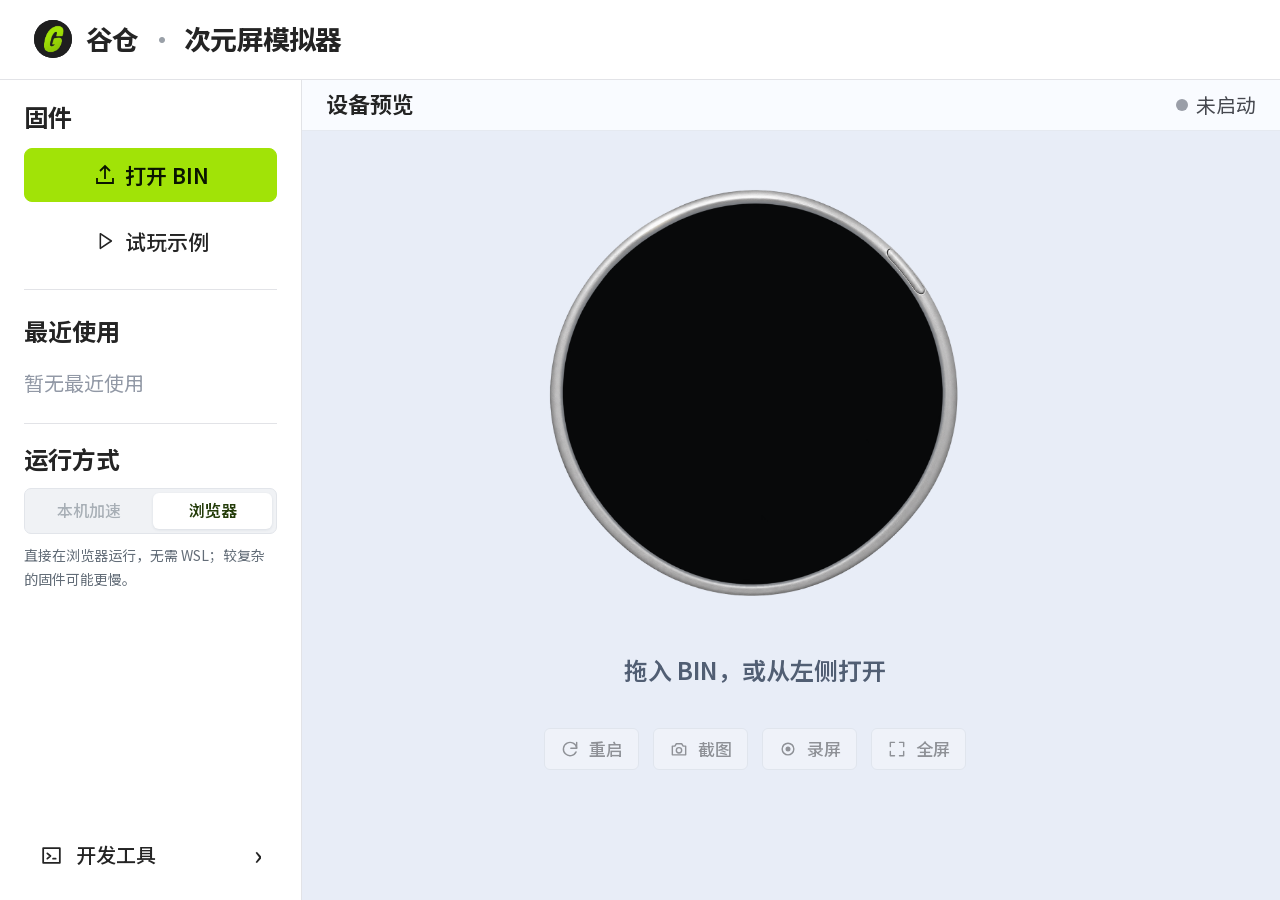
==== commit 6c7dc1c2: "feat: 接入定稿银壳与侧键休眠反馈" ====
--- a/web/index.html
+++ b/web/index.html
@@ -36,12 +36,18 @@
         <div class="preview-top"><div id="firmware-meta" class="current-firmware"><span id="firmware-name">设备预览</span><span id="firmware-version" class="chip" hidden></span></div><div class="stage-status"><span id="status" class="status" role="status" aria-live="polite"><span class="status-dot" aria-hidden="true"></span><span id="status-text">未启动</span></span></div></div>
         <div class="device-stage" data-key-hint="侧键 · 空格">
           <div class="device-bezel">
-            <canvas id="screen" width="360" height="360" aria-label="360 × 360 圆形触摸屏">需要浏览器支持 Canvas</canvas>
-            <div id="run-cta" class="run-cta">
-              <svg class="idle-mark" viewBox="0 0 64 64" aria-hidden="true"><circle cx="32" cy="32" r="26" fill="currentColor"/><circle cx="32" cy="32" r="12" fill="#08090a"/></svg>
-              <strong id="screen-state">等待你的固件</strong><span id="screen-state-hint">打开 BIN，让次元屏亮起来</span>
+            <svg class="device-shell" viewBox="0 0 1000 1000" aria-hidden="true" focusable="false">
+              <image href="./assets/device/silver-shell-a.webp" width="1000" height="1000"/>
+              <rect class="device-key-shade" x="849" y="150" width="18" height="128" rx="9" fill="black" transform="rotate(-38 858 214)"/>
+            </svg>
+            <div class="device-aperture">
+              <canvas id="screen" width="360" height="360" aria-label="360 × 360 圆形触摸屏">需要浏览器支持 Canvas</canvas>
+              <div id="run-cta" class="run-cta">
+                <svg class="idle-mark" viewBox="0 0 64 64" aria-hidden="true"><circle cx="32" cy="32" r="26" fill="currentColor"/><circle cx="32" cy="32" r="12" fill="#08090a"/></svg>
+                <strong id="screen-state">等待你的固件</strong><span id="screen-state-hint">打开 BIN，让次元屏亮起来</span>
+              </div>
+              <div id="touch-overlay" class="touch-overlay" aria-hidden="true"><span id="touch-dot" class="touch-dot"></span><span id="touch-readout" class="touch-readout">0, 0</span></div>
             </div>
-            <div id="touch-overlay" class="touch-overlay" aria-hidden="true"><span id="touch-dot" class="touch-dot"></span><span id="touch-readout" class="touch-readout">0, 0</span></div>
             <div id="launcher-overlay" class="launcher-overlay" role="dialog" aria-modal="false" aria-labelledby="launcher-title" hidden>
               <div class="launcher-head">
                 <p class="launcher-eyebrow">SDGOODS 启动器 · 模拟</p>
@@ -55,7 +61,7 @@
               <p class="launcher-foot">仅模拟槽分配与 otadata；官方启动器界面由平台镜像提供</p>
             </div>
           </div>
-          <button id="side" class="side-key" type="button" aria-label="按住右上方侧键" aria-describedby="device-key-hint" title="侧键 · 可短按或长按，也可按住空格" disabled></button>
+          <button id="side" class="side-key" type="button" aria-label="按住右上方侧键" aria-describedby="device-key-hint" disabled></button>
         </div>
         <p class="device-prompt">拖入 BIN，或从左侧打开</p>
         <p id="device-key-hint" class="sr-only">触摸圆屏；右上银色侧键可短按或长按，也可按住空格。具体功能由固件决定。</p>
--- a/web/css/layout.css
+++ b/web/css/layout.css
@@ -84,13 +84,13 @@
 .tool-import summary { cursor: pointer; }
 .tool-import .url-form { margin-top: 14px; }
 .panel-about p,.panel-setup p { font-size: 15px; line-height: 1.8; }
-.run-cta { position: absolute; inset: var(--bezel-pad); display: flex; flex-direction: column; align-items: center; justify-content: center; gap: 12px; padding: 28px; border-radius: 50%; background: #08090a; color: #c4cbd5; text-align: center; }
+.run-cta { position: absolute; inset: 0; display: flex; flex-direction: column; align-items: center; justify-content: center; gap: 12px; padding: 28px; border-radius: 50%; background: #08090a; color: #c4cbd5; text-align: center; }
 .run-cta strong { font-size: 19px; color: #fff; }
 .run-cta span { font-size: 14px; }
 .idle-mark { display: none; }
 #app[data-phase=idle] .run-cta > * { visibility: hidden; }
 .error-card { position: absolute; z-index: 12; width: min(460px,calc(100% - 32px)); bottom: 75px; max-height: 220px; overflow: auto; }
-.touch-overlay { position: absolute; inset: var(--bezel-pad); border-radius: 50%; pointer-events: none; opacity: 0; }
+.touch-overlay { position: absolute; inset: 0; border-radius: 50%; pointer-events: none; opacity: 0; }
 .dev-mode .touch-overlay.is-visible { opacity: 1; }
 .touch-dot { position: absolute; width: 12px; height: 12px; border: 2px solid #fff; background: var(--accent); border-radius: 50%; transform: translate(-50%,-50%); }
 .touch-readout { position: absolute; bottom: 15px; left: 50%; transform: translateX(-50%); color: #fff; background: #242424cc; padding: 2px 8px; border-radius: 5px; font: 14px var(--font-mono); }
--- a/web/css/device.css
+++ b/web/css/device.css
@@ -1,84 +1,75 @@
-/* Approved silver-shell asset; live firmware is a separate, unobscured canvas. */
+/* Geometry is locked to the approved A shell. */
 .device-stage { container-type: inline-size; }
 .device-bezel {
- --bezel-pad: 3.2%;
+ --screen-x: 49.7%;
+ --screen-y: 49.4%;
+ --screen-diameter: 91.4%;
  position: relative;
+ isolation: isolate;
  width: 100%;
  aspect-ratio: 1;
- padding: var(--bezel-pad);
+ padding: 0;
  border: 0;
  border-radius: 50%;
  background: transparent;
- box-shadow: 0 12px 22px -13px #24324765;
 }
-/* Keep the artwork's black center outside the live display; the canvas is never shaded. */
-.device-bezel::before {
- content: '';
+/* Only the original ring and key are visible; firmware pixels stay unshaded. */
+.device-shell {
  position: absolute;
  inset: 0;
- z-index: 1;
- border-radius: 50%;
- background-image: url("../assets/device/silver-shell-v1.png");
- background-size: 105% 105%;
- background-position: center;
- -webkit-mask: radial-gradient(circle closest-side,#0000 93.6%,#000 94.1%,#000 99.5%,#0000 100%);
- mask: radial-gradient(circle closest-side,#0000 93.6%,#000 94.1%,#000 99.5%,#0000 100%);
+ z-index: 2;
+ width: 100%;
+ height: 100%;
  pointer-events: none;
 }
-.device-bezel::after {
- content: '';
+.device-aperture {
  position: absolute;
- inset: var(--bezel-pad);
+ left: var(--screen-x);
+ top: var(--screen-y);
+ width: var(--screen-diameter);
+ aspect-ratio: 1;
+ transform: translate(-50%, -50%);
  border-radius: 50%;
- box-shadow: 0 0 0 .6px #14191d88,0 1px 2px 1px #14191d25;
- pointer-events: none;
+ overflow: hidden;
+ background: #08090a;
 }
-#screen { display: block; width: 100%; height: 100%; border: 0; border-radius: 50%; background: #000; touch-action: none; }
+#screen { display: block; width: 100%; height: 100%; border: 0; touch-action: none; }
+#app[data-power]:not([data-power=on]) .device-aperture > * { visibility: hidden; }
+#app[data-power]:not([data-power=on]) .status-dot { background: #89909b; }
 .side-key {
  position: absolute;
- z-index: 2;
- left: 87.3%;
- top: 19.1%;
+ z-index: 3;
+ left: 85.8%;
+ top: 21.4%;
  width: 44px;
  height: 64px;
  padding: 0;
  border: 0;
- border-radius: 10px;
+ border-radius: 20px;
  background: transparent;
  transform: translate(-50%,-50%) rotate(-38deg);
  touch-action: none;
 }
-/* The artwork contains the key. This layer adds input and focus feedback only. */
-.side-key::before {
- content: '';
- position: absolute;
- left: 50%; top: 50%;
- width: 2cqw;
- height: 11.6cqw;
- transform: translate(-50%,-50%);
- border-radius: 999px;
- background: transparent;
- transition: box-shadow 120ms, background 120ms;
-}
-.side-key:hover:not(:disabled)::before,.side-key:focus-visible::before { box-shadow: inset 1px 0 2px #fff9, inset -1px 0 2px #26323b55, 0 0 0 1px #69778088; background: #ffffff20; }
-.side-key.is-active::before { background: #26323b30; box-shadow: inset 1px 1px 3px #17232b80, 0 0 0 1px #69778088; }
+.side-key:focus-visible { outline: 1px solid var(--accent); outline-offset: 1px; }
 .side-key:disabled { opacity: 1; }
+.device-key-shade { opacity: 0; transition: opacity 100ms; }
+.device-stage:has(.side-key.is-active) .device-key-shade { opacity: .1; }
 .device-stage::after {
  content: attr(data-key-hint);
  position: absolute;
- z-index: 3;
- top: 3%; right: -2%;
+ z-index: 4;
+ left: 89%; top: 2%;
  width: max-content;
- padding: 6px 10px;
+ padding: 5px 9px;
  border: 1px solid var(--border-strong);
- border-radius: 8px;
+ border-radius: 6px;
  background: #fff;
  color: var(--text-soft);
- font-size: 14px;
+ font-size: 13px;
  line-height: 1.5;
- box-shadow: var(--shadow);
  opacity: 0;
  pointer-events: none;
 }
 .device-stage:has(.side-key:hover:not(:disabled))::after,.device-stage:has(.side-key:focus-visible)::after { opacity: 1; }
 @media (hover: none) { .device-stage::after { display: none; } }
+@media (prefers-reduced-motion: reduce) { .device-key-shade { transition: none; } }
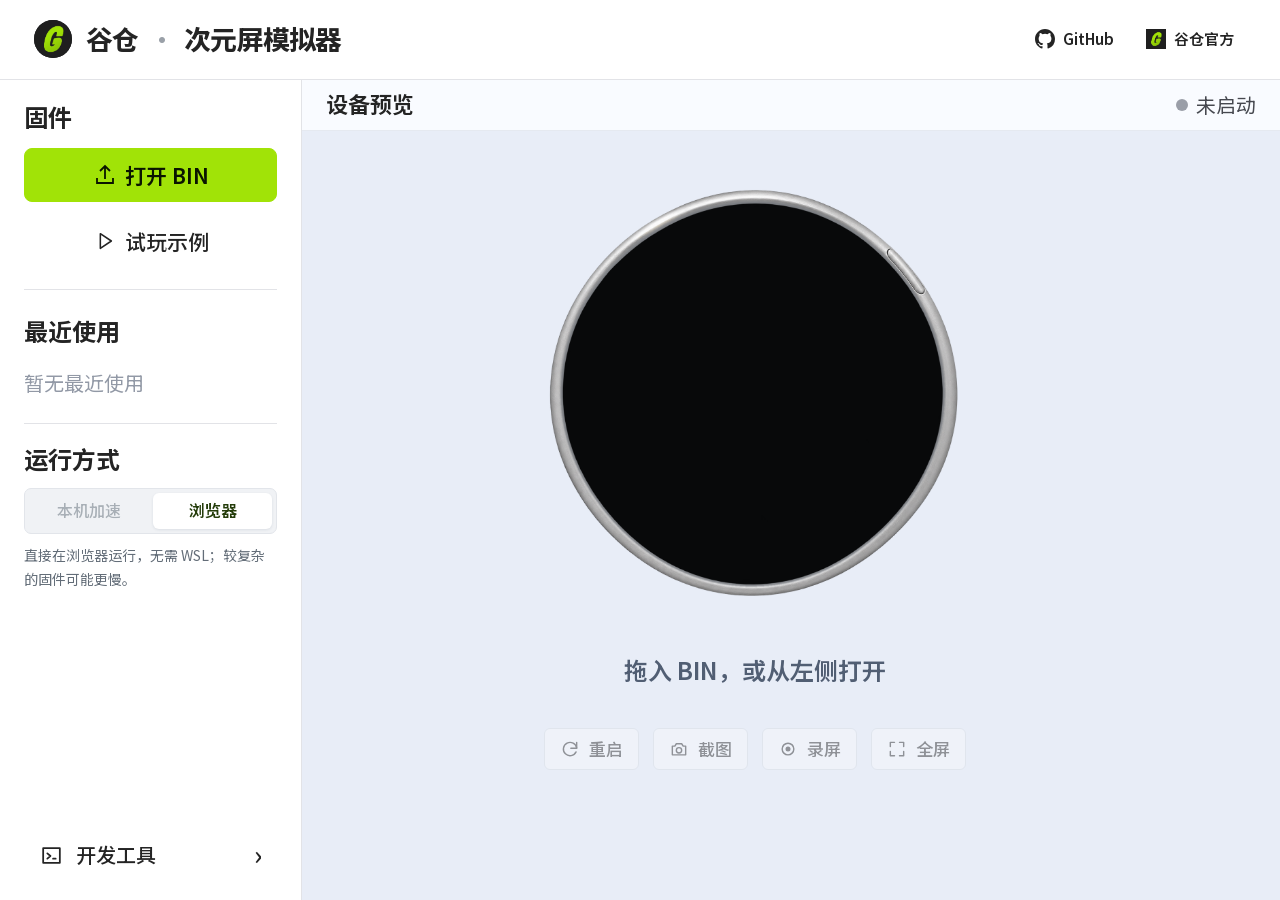
==== commit abe56237: "feat: 顶栏增加 GitHub 和谷仓官方入口" ====
--- a/web/index.html
+++ b/web/index.html
@@ -21,7 +21,16 @@
       <a class="brand" href="./" aria-label="次元屏工作台首页">
         <span class="brand-mark official-mark" aria-hidden="true"><span>G</span><img src="./assets/brand/sdgoods-logo.webp" alt="" onerror="this.hidden=true"></span><h1>谷仓 <span class="brand-divider">·</span> 次元屏模拟器</h1>
       </a>
-      <div class="header-actions"></div>
+      <nav class="header-actions" aria-label="项目链接">
+        <a class="header-link" href="https://github.com/YeatsLiao/sdgoods-simulator" target="_blank" rel="noopener noreferrer" aria-label="GitHub 项目仓库" title="GitHub 项目仓库">
+          <svg class="header-link-icon" viewBox="0 0 16 16" aria-hidden="true" fill="currentColor"><path d="M8 0C3.58 0 0 3.58 0 8c0 3.54 2.29 6.53 5.47 7.59.4.07.55-.17.55-.38 0-.19-.01-.82-.01-1.49-2.01.37-2.53-.49-2.69-.94-.09-.23-.48-.94-.82-1.13-.28-.15-.68-.52-.01-.53.63-.01 1.08.58 1.23.82.72 1.21 1.87.87 2.33.66.07-.52.28-.87.51-1.07-1.78-.2-3.64-.89-3.64-3.95 0-.87.31-1.59.82-2.15-.08-.2-.36-1.02.08-2.12 0 0 .67-.21 2.2.82a7.64 7.64 0 0 1 4 0c1.53-1.04 2.2-.82 2.2-.82.44 1.1.16 1.92.08 2.12.51.56.82 1.27.82 2.15 0 3.07-1.87 3.75-3.65 3.95.29.25.54.73.54 1.48 0 1.07-.01 1.93-.01 2.2 0 .21.15.46.55.38A8.01 8.01 0 0 0 16 8c0-4.42-3.58-8-8-8Z"/></svg>
+          <span>GitHub</span>
+        </a>
+        <a class="header-link" href="https://sdgoods.ai/home.html" target="_blank" rel="noopener noreferrer" aria-label="谷仓官方" title="谷仓官方">
+          <img class="header-link-icon" src="./assets/brand/sdgoods-logo.webp" alt="">
+          <span>谷仓官方</span>
+        </a>
+      </nav>
     </header>
     <main class="app-main">
       <aside class="welcome" aria-labelledby="welcome-title">
--- a/web/css/layout.css
+++ b/web/css/layout.css
@@ -4,7 +4,15 @@
 .brand { display: flex; align-items: center; gap: 14px; color: var(--text); text-decoration: none; min-width: 0; }
 .brand h1 { font-size: 32px; font-weight: 750; letter-spacing: -.03em; }
 .brand-mark { width: 38px; height: 38px; color: var(--accent); }
-.header-actions { display: flex; align-items: center; gap: 28px; font-size: 21px; font-weight: 500; }
+.header-actions { display: flex; align-items: center; flex: none; gap: 8px; }
+.header-link { display: inline-flex; align-items: center; justify-content: center; gap: 8px; min-height: 44px; padding: 0 12px; border-radius: 8px; color: var(--text); font-size: 15px; font-weight: 600; text-decoration: none; white-space: nowrap; }
+.header-link:hover { background: var(--surface-soft, #f1f3f5); }
+.header-link-icon { flex: none; display: block; width: 20px; height: 20px; }
+@media (max-width: 600px) {
+ .app-header .header-actions { gap: 2px; }
+ .header-link { width: 44px; padding: 0; }
+ .header-link span { display: none; }
+}
 .text-action { background: transparent; border: 0; padding: 8px 0; min-height: 40px; font: inherit; color: var(--text); }
 .text-action:hover { color: var(--accent); }
 .app-main { flex: 1; position: relative; display: grid; grid-template-columns: var(--sidebar-width) minmax(0,1fr); min-height: 0; }
